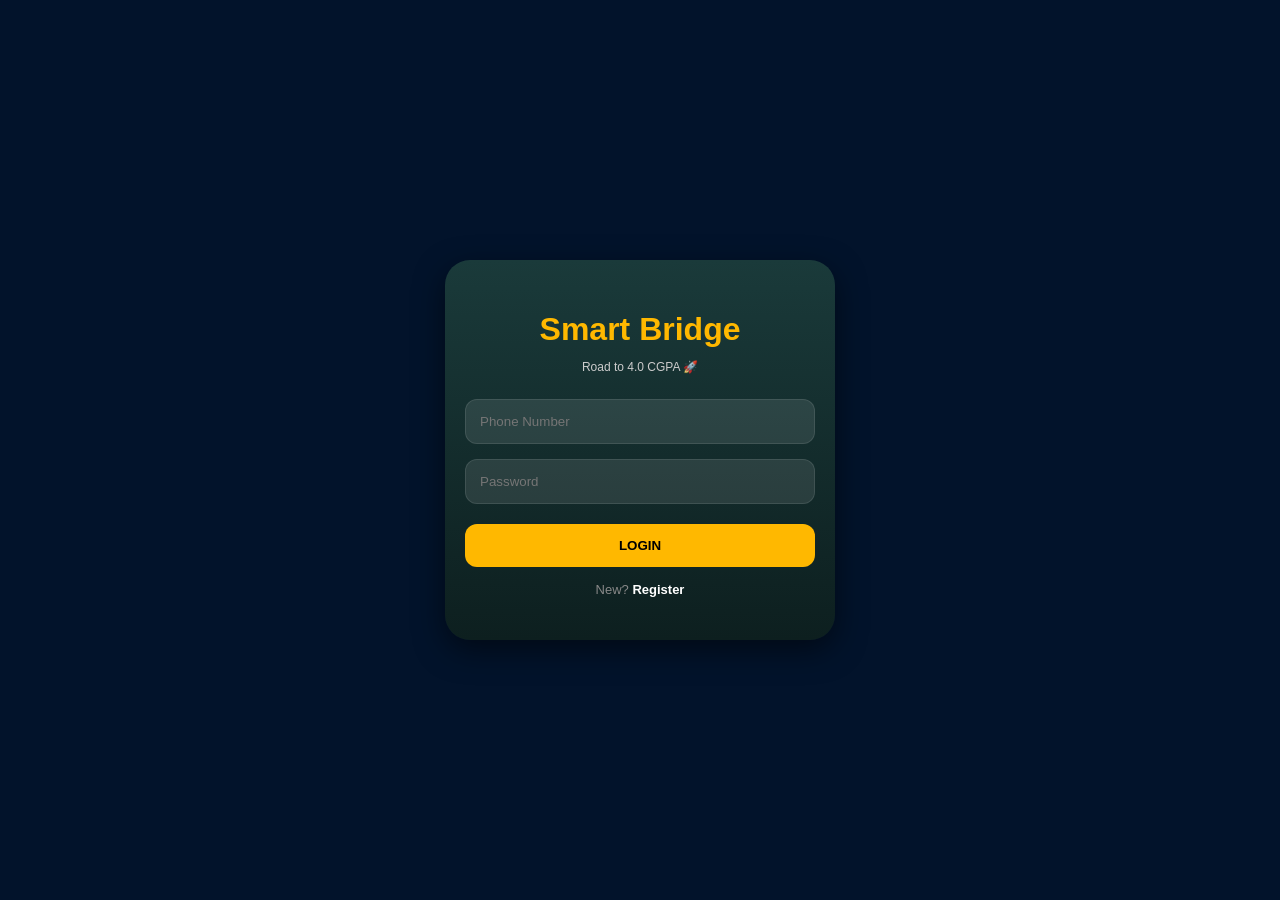
==== index.html @ 2d30a5b9 "Add introductory content for Philosophy chapter Added introductory chapter on philosophy and its fea" ====
<!DOCTYPE html>
<html lang="en">
<head>
    <meta charset="UTF-8">
    <meta name="viewport" content="width=device-width, initial-scale=1.0, maximum-scale=1.0, user-scalable=no">
    <title>Smart Bridge Academic</title>
    <script src="https://telegram.org/js/telegram-web-app.js"></script>
    <style>
        :root {
            --bg-color: #f0f2f5; 
            --primary-green: #1a3a3a;
            --accent-gold: #ffb800;
            --white: #ffffff;
            --text-main: #1a1a1a;
            --text-sub: #666;
            --card-radius: 16px;
        }

        body {
            font-family: 'Segoe UI', Roboto, Helvetica, Arial, sans-serif;
            background-color: var(--bg-color);
            margin: 0; padding: 0; color: var(--text-main);
            -webkit-tap-highlight-color: transparent;
            overflow-x: hidden;
        }

        /* --- Auth Overlay --- */
        .auth-overlay {
            position: fixed; top: 0; left: 0; width: 100vw; height: 100vh;
            background: #02132b; z-index: 9999; display: flex; justify-content: center; align-items: center;
        }
        .auth-card {
            background: linear-gradient(180deg, #1a3a3a 0%, #0d1f1f 100%);
            width: 85%; max-width: 350px; padding: 30px 20px; border-radius: 25px; text-align: center;
            box-shadow: 0 10px 30px rgba(0,0,0,0.5);
        }
        .auth-input {
            width: 100%; box-sizing: border-box; padding: 14px; margin-bottom: 15px;
            background: rgba(255,255,255,0.1); border: 1px solid rgba(255,255,255,0.1);
            border-radius: 12px; color: white; outline: none;
        }
        .auth-btn {
            width: 100%; padding: 14px; border: none; border-radius: 12px;
            background: var(--accent-gold); color: #000; font-weight: 800; cursor: pointer;
            text-transform: uppercase; margin-top: 5px;
        }

        /* --- Header Section --- */
        .header-section { 
            padding: 30px 20px 45px; 
            background: linear-gradient(135deg, var(--primary-green) 0%, #2c5d5d 100%);
            color: white; border-bottom-left-radius: 30px; border-bottom-right-radius: 30px;
        }
        .search-container { padding: 0 20px; margin-top: -25px; position: relative; z-index: 10; }
        .search-input {
            width: 100%; padding: 15px; border-radius: 15px; border: none;
            box-shadow: 0 4px 15px rgba(0,0,0,0.1); outline: none; box-sizing: border-box;
            font-size: 14px;
        }

        /* --- Course Cards --- */
        .course-list { padding: 20px; padding-bottom: 100px; }
        .course-card {
            background: var(--white); border-radius: var(--card-radius);
            padding: 18px; margin-bottom: 15px; display: flex; align-items: center;
            box-shadow: 0 4px 12px rgba(0,0,0,0.05); cursor: pointer;
            transition: transform 0.2s;
        }
        .course-card:active { transform: scale(0.98); }
        .course-icon-bg {
            width: 50px; height: 50px; background: #f0f7f7;
            border-radius: 12px; display: flex; align-items: center;
            justify-content: center; font-size: 24px; margin-right: 15px;
        }
        .course-info { flex: 1; }
        .course-name { font-size: 16px; font-weight: 700; color: var(--primary-green); margin: 0; }
        .course-meta { font-size: 12px; color: var(--text-sub); margin-top: 4px; }

        /* --- Tabs & Navigation --- */
        .view { display: none; min-height: 100vh; }
        .view.active { display: block; animation: fadeIn 0.3s; }
        @keyframes fadeIn { from { opacity: 0; } to { opacity: 1; } }

        .bottom-nav {
            position: fixed; bottom: 0; width: 100%; background: white;
            display: flex; justify-content: space-around; padding: 12px 0;
            box-shadow: 0 -5px 20px rgba(0,0,0,0.08); z-index: 1000;
        }
        .nav-item { text-align: center; font-size: 11px; color: #bbb; flex: 1; cursor: pointer; }
        .nav-item.active { color: var(--primary-green); font-weight: bold; }

        /* --- Note Reader View --- */
        .note-reader-content { padding: 20px; padding-bottom: 100px; }
        .note-block { background: white; border-radius: 15px; padding: 20px; margin-bottom: 15px; border-left: 5px solid var(--accent-gold); }
        .note-block h3 { color: var(--primary-green); margin-top: 0; font-size: 16px; margin-bottom: 10px; }
        .note-block p { line-height: 1.6; font-size: 14px; color: #444; margin: 0; }

        .lang-switch {
            display: flex; background: rgba(255,255,255,0.1); border-radius: 20px;
            padding: 4px; margin-top: 15px; width: fit-content;
        }
        .lang-btn {
            padding: 5px 12px; border-radius: 15px; font-size: 11px; cursor: pointer; border: none;
            background: transparent; color: white;
        }
        .lang-btn.active { background: var(--accent-gold); color: black; font-weight: bold; }

        .chapter-card { background: white; border-radius: 15px; margin: 15px 20px; padding: 15px; box-shadow: 0 2px 8px rgba(0,0,0,0.05); }
        .mode-container { display: grid; grid-template-columns: 1fr 1fr; gap: 10px; margin-top: 10px; }
        .mode-box { border: 1px solid #eee; border-radius: 10px; padding: 12px; text-align: center; font-size: 13px; font-weight: bold; cursor: pointer; background: #fafafa; }
    </style>
</head>
<body>

    <div id="auth-overlay" class="auth-overlay">
        <div class="auth-card">
            <h1 style="color:var(--accent-gold); margin-bottom: 5px;">Smart Bridge</h1>
            <p style="color: #ccc; font-size: 12px; margin-bottom: 25px;">Road to 4.0 CGPA 🚀</p>
            
            <div id="login-panel">
                <input type="tel" id="login-phone" class="auth-input" placeholder="Phone Number">
                <input type="password" id="login-pass" class="auth-input" placeholder="Password">
                <button class="auth-btn" onclick="handleLogin()">Login</button>
                <p style="color: #888; font-size: 13px; margin-top: 15px;" onclick="toggleAuth(true)">New? <b style="color:white">Register</b></p>
            </div>

            <div id="signup-panel" style="display: none;">
                <input type="text" id="reg-name" class="auth-input" placeholder="Full Name">
                <input type="tel" id="reg-phone" class="auth-input" placeholder="Phone Number">
                <input type="password" id="reg-pass" class="auth-input" placeholder="Create Password">
                <button class="auth-btn" onclick="handleSignup()">Create Account</button>
                <p style="color: #888; font-size: 13px; margin-top: 15px;" onclick="toggleAuth(false)">Already have one? <b style="color:white">Login</b></p>
            </div>
        </div>
    </div>

    <div id="library-view" class="view active">
        <div class="header-section">
            <h1 style="margin:0; font-size: 24px;">Course Library</h1>
            <p style="font-size: 12px; opacity: 0.8; margin-top: 5px;">Search through all 14 Freshman courses.</p>
        </div>
        <div class="search-container">
            <input type="text" id="course-search" class="search-input" placeholder="🔍 Search courses (e.g. Logic, Math...)" onkeyup="filterCourses()">
        </div>
        <div class="course-list" id="course-container"></div>
    </div>

    <div id="detail-view" class="view">
        <div class="header-section">
            <button onclick="navigate('library-view')" style="background:none; border:none; color:white; font-size: 18px; cursor:pointer;">← Back</button>
            <h1 id="selected-course-title" style="margin:10px 0 0; font-size: 22px;">Course Name</h1>
            <div class="lang-switch">
                <button id="btn-en" class="lang-btn active" onclick="setLanguage('en')">English</button>
                <button id="btn-am" class="lang-btn" onclick="setLanguage('am')">አማርኛ</button>
            </div>
        </div>
        <div id="chapters-container"></div>
    </div>

    <div id="note-view" class="view">
        <div class="header-section" style="padding-bottom: 25px;">
            <button onclick="navigate('detail-view')" style="background:none; border:none; color:white; font-size: 18px;">← Back</button>
            <h1 id="note-title" style="margin:5px 0 0; font-size: 19px;">Unit Notes</h1>
        </div>
        <div id="note-content" class="note-reader-content"></div>
    </div>

    <div id="profile-view" class="view">
        <div style="padding:60px 20px; text-align:center;">
            <div style="width:80px; height:80px; background:var(--primary-green); border-radius:50%; margin: 0 auto 15px; display:flex; align-items:center; justify-content:center; color:white; font-size:35px;">👤</div>
            <h2 id="user-display">Student Name</h2>
            <p id="user-phone-display" style="color: #666;"></p>
            <div style="margin-top:30px; padding:20px; background:white; border-radius:15px; text-align:left;">
                <p><b>University:</b> Bahir Dar University</p>
                <p><b>Target:</b> 4.0 CGPA</p>
            </div>
            <button class="auth-btn" style="background:#ff4d4d; color:white; margin-top:30px;" onclick="logout()">Logout</button>
        </div>
    </div>

    <nav class="bottom-nav">
        <div class="nav-item active" id="nav-lib" onclick="navigate('library-view')">📚 Courses</div>
        <div class="nav-item" id="nav-prof" onclick="navigate('profile-view')">👤 Profile</div>
    </nav>

    <script>
        // Database
        const courses = [
            { id: 1, name: "Logic", amName: "ሎጂክ", chapters: 4, icon: "📖", desc: "Master critical thinking." },
            { id: 2, name: "General Psychology", amName: "ሳይኮሎጂ", chapters: 4, icon: "🧠" },
            { id: 3, name: "Geography of Ethiopia", amName: "የኢትዮጵያ ጂኦግራፊ", chapters: 3, icon: "🌍" },
            { id: 4, name: "Anthropology", amName: "አንትሮፖሎጂ", chapters: 3, icon: "👤" },
            { id: 5, name: "Moral & Civic Education", amName: "ሲቪክስ", chapters: 3, icon: "⚖️" },
            { id: 6, name: "Math for Social Sciences", amName: "ሂሳብ", chapters: 3, icon: "📐" },
            { id: 7, name: "Communicative English II", amName: "እንግሊዝኛ II", chapters: 5, icon: "💬" },
            { id: 8, name: "Economics", amName: "ኢኮኖሚክስ", chapters: 6, icon: "📊" },
            { id: 9, name: "Global Trends", amName: "ግሎባል ትሬንድስ", chapters: 4, icon: "🌐" },
            { id: 10, name: "Entrepreneurship", amName: "ስራ ፈጠራ", chapters: 4, icon: "💡" },
            { id: 11, name: "History of Ethiopia", amName: "የኢትዮጵያ ታሪክ", chapters: 5, icon: "🏛️" },
            { id: 12, name: "Emerging Technology", amName: "ቴክኖሎጂ", chapters: 3, icon: "🚀" },
            { id: 13, name: "Communicative English I", amName: "እንግሊዝኛ I", chapters: 4, icon: "🗣️" },
            { id: 14, name: "Inclusiveness", amName: "አካታችነት", chapters: 3, icon: "🤝" }
        ];

        const logicNotes = [
             <h3>CHAPTER ONE: INTRODUCING PHILOSOPHY</h3>
            
            <h4>Chapter Overview</h4>
            <p>Logic is often treated simultaneously as a field of study and as an instrument.</p>
              <li>As a field of study, it is a branch of philosophy that deals with the study of arguments and the principles and methods of right reasoning.</li>
          <li>As an instrument, it is something, which we can use to formulate our own rational arguments and critically evaluate the soundness of others’ arguments.</li>
            <li>Before logic itself has become a field of study, philosophers have been using it as a basic tool to investigate issues that won their philosophical attention, such as, reality, knowledge, value, etc. Philosophy is the study of general and fundamental problems concerning matters such as existence, knowledge, truth, beauty, law, justice, validity, mind, and language.</li>
            <p>It is a rational and critical enterprise that tries to formulate and answer fundamental questions through an intensive application of reason- an application that draws on analysis, comparison, and evaluation. It involves reason, rational criticism, examination, and analysis.</p>

            <h4>Meaning and Nature of Philosophy</h4>
            <p>Because of its universal nature, it is difficult to define philosophy in terms of a specific subject matter. Because philosophy has no a specific subject matter to primarily deal with. Philosophy deals primarily with issues. What contents philosophy has are not the specific subject matters, but issues, which are universal in nature.</p>
            <p>Philosophy is not as elusive as it is often thought to be. Nor is it remote from our various problems. It is unanimously agreed that the best way to learn and understand philosophy is to philosophize; i.e., to be confronted (መጋፈጥ) with philosophical questions, to use philosophical language, to become acquainted (መተዋወቅ) with differing philosophical positions and maneuvers (ዘዴ), to read the philosophers themselves, and to grapple (መተናነቅ) with the issues for oneself.</p>
            <p>Socrates once stated that “Wonder is the feeling of a philosopher, and philosophy begins in wonder”. It is true that most of us may not have a clear knowledge about the history, nature, language, and issues of philosophy. But, we all think and reflect in our own way about issues that matter us most. We all have touched and moved by the feelings of wonder from which all philosophy derives. Thus, we all participate, more or less, in philosophical issues, even though thinking alone cannot make us philosophers.</p>
            <p>However, we can define it etymologically, the word ― philosophy comes from two Greek words:</p>
            <ul>
                <li><strong>Philo</strong> which mean love and</li>
                <li><strong>Sophia</strong> which mean wisdom.</li>
            </ul>
            <p>Thus, the literal definition of philosophy is “love of wisdom”.</p>
            <p>The ancient Greek thinker Pythagoras was the first to use the word philosopher to call a person who clearly shows a marked curiosity in the things he experiences. Anyone who raises questions, such as:</p>
            <ul>
                <li>Does God exists?</li>
                <li>What is reality?</li>
                <li>What is the ultimate source of being?</li>
                <li>What is knowledge?</li>
                <li>What does it mean to know?</li>
                <li>How do we come to know?</li>
                <li>What is value?</li>
            </ul>
            <p>Nevertheless, this is not sufficient by itself to understand philosophy, for not all wisdoms are philosophy. The wisdom that philosophers seek is not the wisdom of the expertise or technical skills of professionals. Someone may be encyclopedic, and thus seemingly intelligent, but he may actually be foolish when it comes to understanding the meaning and significance of what he knows.</p>
            <p>According to Socrates, wisdom consists of a critical habit መሰረታዊ ልማድ and eternal vigilance about all things ስለ ሁሉም ነገር ዘላለማዊ ንቃት and a reverence for truth ለእውነት አክብሮት, whatever its form, and wherever its place.</p>
            <p>Based on the Socratic understanding of wisdom, philosophy, as a pursuit of wisdom, is, thus, the development of critical habits, the continuous search for truth, and the questioning of the apparent. To interrogate the obvious means to deal creatively with the phenomenal world, to go beyond the common understanding, and to speculate about things that other people accept with no doubt.</p>
            <p>But, questioning/criticism is not the final end of philosophy, though raising the right question is often taken not only as the beginning and direction of philosophy but also as its essence. Raising the right question is an art that includes the ability to foresee (forecast) what is not readily obvious and to imagine different possibilities and alternatives of approaching the apparent. The philosophical enterprise, as Vincent Barry stated, is “an active imaginative process of formulating proper questions and resolving them by rigorous, persistent analysis”.</p>
            <p>Accordingly, we can say that Philosophy has a constructive side, for it attempts to formulate rationally defensible answers to certain fundamental questions concerning the nature of reality, the nature of value, and the nature of knowledge and truth. At the same time, its critical side is manifested when it deals with giving a rational critic, analysis, clarification, and evaluation of answers given to basic metaphysical, epistemological, and axiological questions.</p>
            <p>The other thing, which is worthy of noting, is that philosophy is an activity. It is not something that can be easily mastered or learned in schools. A philosopher is a great philosopher, not because he mastered philosophy, but because he did it. It is not his theory, but his extraordinary ability to critically think, to conceptualize, to analyze, to compare, to evaluate, and to understand- i.e., to philosophize- that makes him so. Of course, the product of philosophizing is philosophy as a product. However, what makes someone a great philosopher is not the produced philosophy, but his/her outstanding ability to philosophize.</p>

            <h4>Basic Features of Philosophy</h4>
            <p>As an academic discipline, philosophy has its own salient features that distinguishes it from other academic disciplines, be it natural, social and humanistic disciplines. The general features of philosophy can be summarized as follows:</p>
            <ul>
                <li>Philosophy is a set of views or beliefs about life and the universe, which are often held uncritically. We refer to this meaning as the informal sense of philosophy or having a philosophy. Usually when a person says my philosophy is, he or she is referring to an informal personal attitude to whatever topic is being discussed.</li>
                <li>Philosophy is a process of reflecting on and criticizing our most deeply held conceptions and beliefs. This is the formal sense of doing philosophy. These two senses of philosophy having and doing cannot be treated entirely independent of each other. If we did not have a philosophy in the formal, personal sense, then we could not do a philosophy in the critical, reflective sense. However, having a philosophy is not sufficient for doing philosophy.</li>
                <li>A genuine philosophical cannot be treated entirely independent of each other. It is open-minded and tolerant - willing to look at all sides of an issue without prejudice.</li>
                <li>To philosophize is not merely (only) to read and know philosophy; there are skills of argumentation to be mastered, techniques of analysis to be employed, and a body of material to be appropriated such that we become able to think philosophically.</li>
                <li>To philosophize also means to generalize. The accumulation of knowledge does not by itself lead to understanding, because it does not necessarily teach the mind to make a critical evaluation of facts that entail consistent and coherent judgment.</li>
                <li>Philosophers, theologians, scientists, and others disagree:
                    <ul>
                        <li>First because they view things from different points of view and with different assumptions. Their personal experiences, cultural backgrounds, and training may vary widely.</li>
                        <li>A second reason philosophers disagree is that they live in a changing universe. People change, society changes, and nature changes. Some people are responsive and sensitive to change.</li>
                        <li>A third reason philosophers disagree is that they deal with an area of human experience in which the evidence is not complete. Different people may interpret the evidence we do have in various ways.</li>
                    </ul>
                </li>
                <li>Philosophy is a rational attempt to look at the world as a whole. Philosophy seeks to combine the conclusions of the various sciences and human experience into some kind of consistent worldview. Philosophers wish to see life, not with the specialized slant of the scientist or the businessperson or the artist, but with the overall view of someone cognizant of life as a totality. Although there are difficulties and dangers in setting forth any worldview, there also are dangers in confining attention to fragments of human experience.</li>
                <li>Philosophy attempts to bring the results of human inquiry into some meaningful interpretation that provides knowledge and insight for our lives.</li>
                <li>Philosophy is the logical analysis of language and the clarification of the meaning of words and concepts.</li>
            </ul>
        </div>
        ];
        const GeographyNotes = [
               <h2 class="main-title">CHAPTER 1: INTRODUCTION</h2>
        
        <p><strong>Course Title:</strong> Geography of Ethiopia and the Horn (GeES_1011)<br>
        <strong>Target Group:</strong> Freshman Students<br>
        <strong>Instructor:</strong> Liku Mekonnen (Bahir Dar University)</p>

        <div class="section-title">1.1 Geography: Definition, Scope, Approaches and Themes</div>
        
        <span class="sub-section">Objectives:</span>
        <ul>
            <li>Comprehend the meaning and scope of Geography.</li>
            <li>Elucidate the importance of Geography.</li>
            <li>Analyze the Location, size and shape of Ethiopia and the Horn.</li>
            <li>Explain the implications of location, size and shape of Ethiopia and the Horn on the physical and socio-economic environment.</li>
            <li>Acquire basic map reading skills.</li>
        </ul>

        <span class="sub-section">Meaning of Geography:</span>
        <p>It is difficult to provide a single definition of geography that is acceptable to all geographers at all times and places. This is because the scope of the discipline is wide and the subject matter changes over time. However, some definitions are provided below:</p>
        <ul>
            <li>Etymologically, geography comes from the Greek words <span class="highlight">‘Geo’</span> (earth) and <span class="highlight">‘Graphia’</span> (writing or description). Therefore, geography is the description of the earth.</li>
            <li>Geography was first used by the Greek philosopher <strong>Eratosthenes</strong> (276-194 B.C).</li>
            <li>Geography is the scientific study of the earth's surface as the home of humankind.</li>
            <li>It is a discipline that studies the spatial distribution of both physical and human phenomena and their inter-relationships.</li>
        </ul>

        <span class="sub-section">Scope of Geography:</span>
        <p>The scope of Geography is the surface of the earth, which is the intersection of the four spheres:</p>
        <ol>
            <li><strong>Atmosphere:</strong> The thin layer of gases surrounding the earth.</li>
            <li><strong>Lithosphere:</strong> The solid, rocky part of the earth.</li>
            <li><strong>Hydrosphere:</strong> All the water on or near the earth's surface.</li>
            <li><strong>Biosphere:</strong> The part of the earth where life exists.</li>
        </ol>

        <span class="sub-section">Approaches in Geography:</span>
        <ul>
            <li><strong>Regional Approach:</strong> All geographical characteristics of a particular area (region) are studied together.</li>
            <li><strong>Systematic Approach:</strong> A specific geographical element or phenomenon (e.g., climate, soil, population) is studied globally.</li>
        </ul>

        <span class="sub-section">The Five Themes of Geography:</span>
        <p>Geography has five basic themes that help us understand the world:</p>
        <ul>
            <li><strong>1. Location:</strong> 
                <ul>
                    <li>Absolute Location: Expressed by Grid references (Latitude and Longitude).</li>
                    <li>Relative Location: Expressed in relation to other landmarks or countries.</li>
                </ul>
            </li>
            <li><strong>2. Place:</strong> Refers to the physical and human characteristics that make a location unique.</li>
            <li><strong>3. Human-Environment Interaction:</strong> Studies how humans adapt to, depend on, and modify their environment.</li>
            <li><strong>4. Movement:</strong> The flow of people, goods, and ideas across the earth's surface.</li>
            <li><strong>5. Region:</strong> An area that displays a certain degree of uniformity in physical or cultural traits.</li>
        </ul>

        <div class="section-title">1.2 Location, Shape and Size of Ethiopia and the Horn</div>
        
        <span class="sub-section">The Horn of Africa:</span>
        <p>The Horn of Africa is a region of eastern Africa that juts into the Arabian Sea. It includes the countries of <strong>Djibouti, Eritrea, Ethiopia, and Somalia</strong>. Ethiopia is the largest and most populous country in the region.</p>

        <span class="sub-section">Location of Ethiopia:</span>
        <ul>
            <li><strong>Absolute Location:</strong> Ethiopia is located between 3°N (Moyale) to 15°N (Bademe) latitudes and 33°E (Akobo) to 48°E (the tip of Ogaden) longitudes.</li>
            <li><strong>Relative Location:</strong>
                <ul>
                    <li>To the North: Eritrea</li>
                    <li>To the West: Sudan and South Sudan</li>
                    <li>To the South: Kenya</li>
                    <li>To the East and Southeast: Somalia</li>
                    <li>To the Northeast: Djibouti</li>
                </ul>
            </li>
        </ul>

        <span class="sub-section">Size of Ethiopia:</span>
        <p>Ethiopia has a total area of approximately <strong>1,106,000 square kilometers</strong>. It is the 10th largest country in Africa and the 25th largest in the world.</p>
        <p><strong>Advantages of Large Size:</strong></p>
        <ul>
            <li>Possession of diverse agro-ecological zones.</li>
            <li>Greater potential for diverse natural resources.</li>
            <li>Provides "strategic depth" during wartime.</li>
            <li>Ability to accommodate a large population.</li>
        </ul>
        <p><strong>Disadvantages:</strong> Requires huge investments in infrastructure (roads, telecom) to connect the entire country and is difficult to defend the long borders.</p>

        <span class="sub-section">Shape of Ethiopia:</span>
        <p>Ethiopia is said to have a <strong>Compact Shape</strong>. This means the distance from the geographic center of the country to any point on the boundary is roughly equal.</p>
        <ul>
            <li><strong>Advantages:</strong> Shorter boundaries to defend, easier to build infrastructure from the center, and better national integration.</li>
        </ul>

        <div class="section-title">1.3 Basic Skills of Map Reading</div>
        
        <span class="sub-section">What is a Map?</span>
        <p>A map is a simplified, symbolic, and conventional representation of the earth's surface or a part of it on a flat piece of paper. It is a two-dimensional representation of a three-dimensional earth.</p>

        <span class="sub-section">Importance of Maps:</span>
        <ul>
            <li>Providing geographic information and facts about an area.</li>
            <li>Making spatial analysis of geographical phenomena.</li>
            <li>Giving location using grids and place names.</li>
            <li>Measuring area, size, and distance.</li>
            <li>Used for land-use planning, military science, aviation, and tourism.</li>
        </ul>

        <span class="sub-section">Marginal Information (Elements of a Map):</span>
        <p>These are details found around the frame of the map to help the reader:</p>
        <ol>
            <li><strong>Title:</strong> Tells the name of the area and what the map shows.</li>
            <li><strong>Key (Legend):</strong> Explains the symbols, signs, and colors used.</li>
            <li><strong>Scale:</strong> The ratio between the distance on the map and the actual distance on the ground.</li>
            <li><strong>North Arrow:</strong> Indicates the orientation and direction.</li>
            <li><strong>Margin:</strong> The border or frame of the map.</li>
            <li><strong>Date of Compilation:</strong> When the map was created or updated.</li>
        </ol>

        <span class="sub-section">Basic Principles of Map Reading:</span>
        <ul>
            <li>Understand conventional signs and symbols.</li>
            <li>Identify directions and determine the North arrow.</li>
            <li>Identify international and national grids for location.</li>
        </ul>
    </div>
        ];
        let currentLang = 'en';

        // --- AUTH ---
        function toggleAuth(isSignup) {
            document.getElementById('login-panel').style.display = isSignup ? 'none' : 'block';
            document.getElementById('signup-panel').style.display = isSignup ? 'block' : 'none';
        }

        function handleSignup() {
            const name = document.getElementById('reg-name').value;
            const phone = document.getElementById('reg-phone').value;
            const pass = document.getElementById('reg-pass').value;
            if(!name || !phone || !pass) return alert("Fill all fields");
            localStorage.setItem('user_' + phone, JSON.stringify({name, phone, pass}));
            alert("Success! Now Login.");
            toggleAuth(false);
        }

        function handleLogin() {
            const phone = document.getElementById('login-phone').value;
            const pass = document.getElementById('login-pass').value;
            const user = JSON.parse(localStorage.getItem('user_' + phone));
            if(user && user.pass === pass) {
                localStorage.setItem('currentUser', JSON.stringify(user));
                updateUI();
            } else { alert("Wrong info!"); }
        }

        function logout() { localStorage.removeItem('currentUser'); location.reload(); }

        // --- CORE FUNCTIONS ---
        function navigate(viewId) {
            document.querySelectorAll('.view').forEach(v => v.classList.remove('active'));
            document.getElementById(viewId).classList.add('active');
            document.getElementById('nav-lib').classList.toggle('active', viewId === 'library-view');
            document.getElementById('nav-prof').classList.toggle('active', viewId === 'profile-view');
        }

        function renderCourses(list) {
            const container = document.getElementById('course-container');
            container.innerHTML = list.map(c => `
                <div class="course-card" onclick="showCourse(${c.id})">
                    <div class="course-icon-bg">${c.icon}</div>
                    <div class="course-info">
                        <div class="course-name">${currentLang === 'en' ? c.name : c.amName}</div>
                        <div class="course-meta">${c.chapters} Chapters • Power Notes</div>
                    </div>
                </div>
            `).join('');
        }

        function filterCourses() {
            const query = document.getElementById('course-search').value.toLowerCase();
            const filtered = courses.filter(c => 
                c.name.toLowerCase().includes(query) || 
                c.amName.toLowerCase().includes(query)
            );
            renderCourses(filtered);
        }

        function showCourse(id) {
            const course = courses.find(c => c.id === id);
            const title = document.getElementById('selected-course-title');
            title.innerText = currentLang === 'en' ? course.name : course.amName;
            title.dataset.id = id;

            let html = '';
            for(let i=1; i<=course.chapters; i++) {
                const noteFn = (id === 1 && i === 1) ? `openNotes()` : `alert('Notes coming soon')`;
                html += `
                    <div class="chapter-card">
                        <div style="font-weight:bold; color:var(--primary-green)">Chapter ${i}</div>
                        <div class="mode-container">
                            <div class="mode-box" onclick="${noteFn}">⚡ Read Notes</div>
                            <div class="mode-box" onclick="alert('Quiz coming soon')">❓ Take Quiz</div>
                        </div>
                    </div>
                `;
            }
            document.getElementById('chapters-container').innerHTML = html;
            navigate('detail-view');
        }

        function openNotes() {
            document.getElementById('note-title').innerText = "Logic: Unit 1 Notes";
            document.getElementById('note-content').innerHTML = logicNotes.map(n => `
                <div class="note-block">
                    <h3>${n.heading}</h3>
                    <p>${n.text}</p>
                </div>
            `).join('');
            navigate('note-view');
        }

        function setLanguage(l) {
            currentLang = l;
            document.getElementById('btn-en').classList.toggle('active', l === 'en');
            document.getElementById('btn-am').classList.toggle('active', l === 'am');
            const id = document.getElementById('selected-course-title').dataset.id;
            if(id) showCourse(parseInt(id));
            renderCourses(courses);
        }

        function updateUI() {
            const user = JSON.parse(localStorage.getItem('currentUser'));
            if(user) {
                document.getElementById('user-display').innerText = user.name;
                document.getElementById('user-phone-display').innerText = user.phone;
                document.getElementById('auth-overlay').style.display = 'none';
            }
        }

        // --- SERVICE WORKER FOR OFFLINE ---
        if ('serviceWorker' in navigator) {
            window.addEventListener('load', () => {
                navigator.serviceWorker.register('sw.js').catch(() => {});
            });
        }

        renderCourses(courses);
        updateUI();
    </script>
</body>
</html>
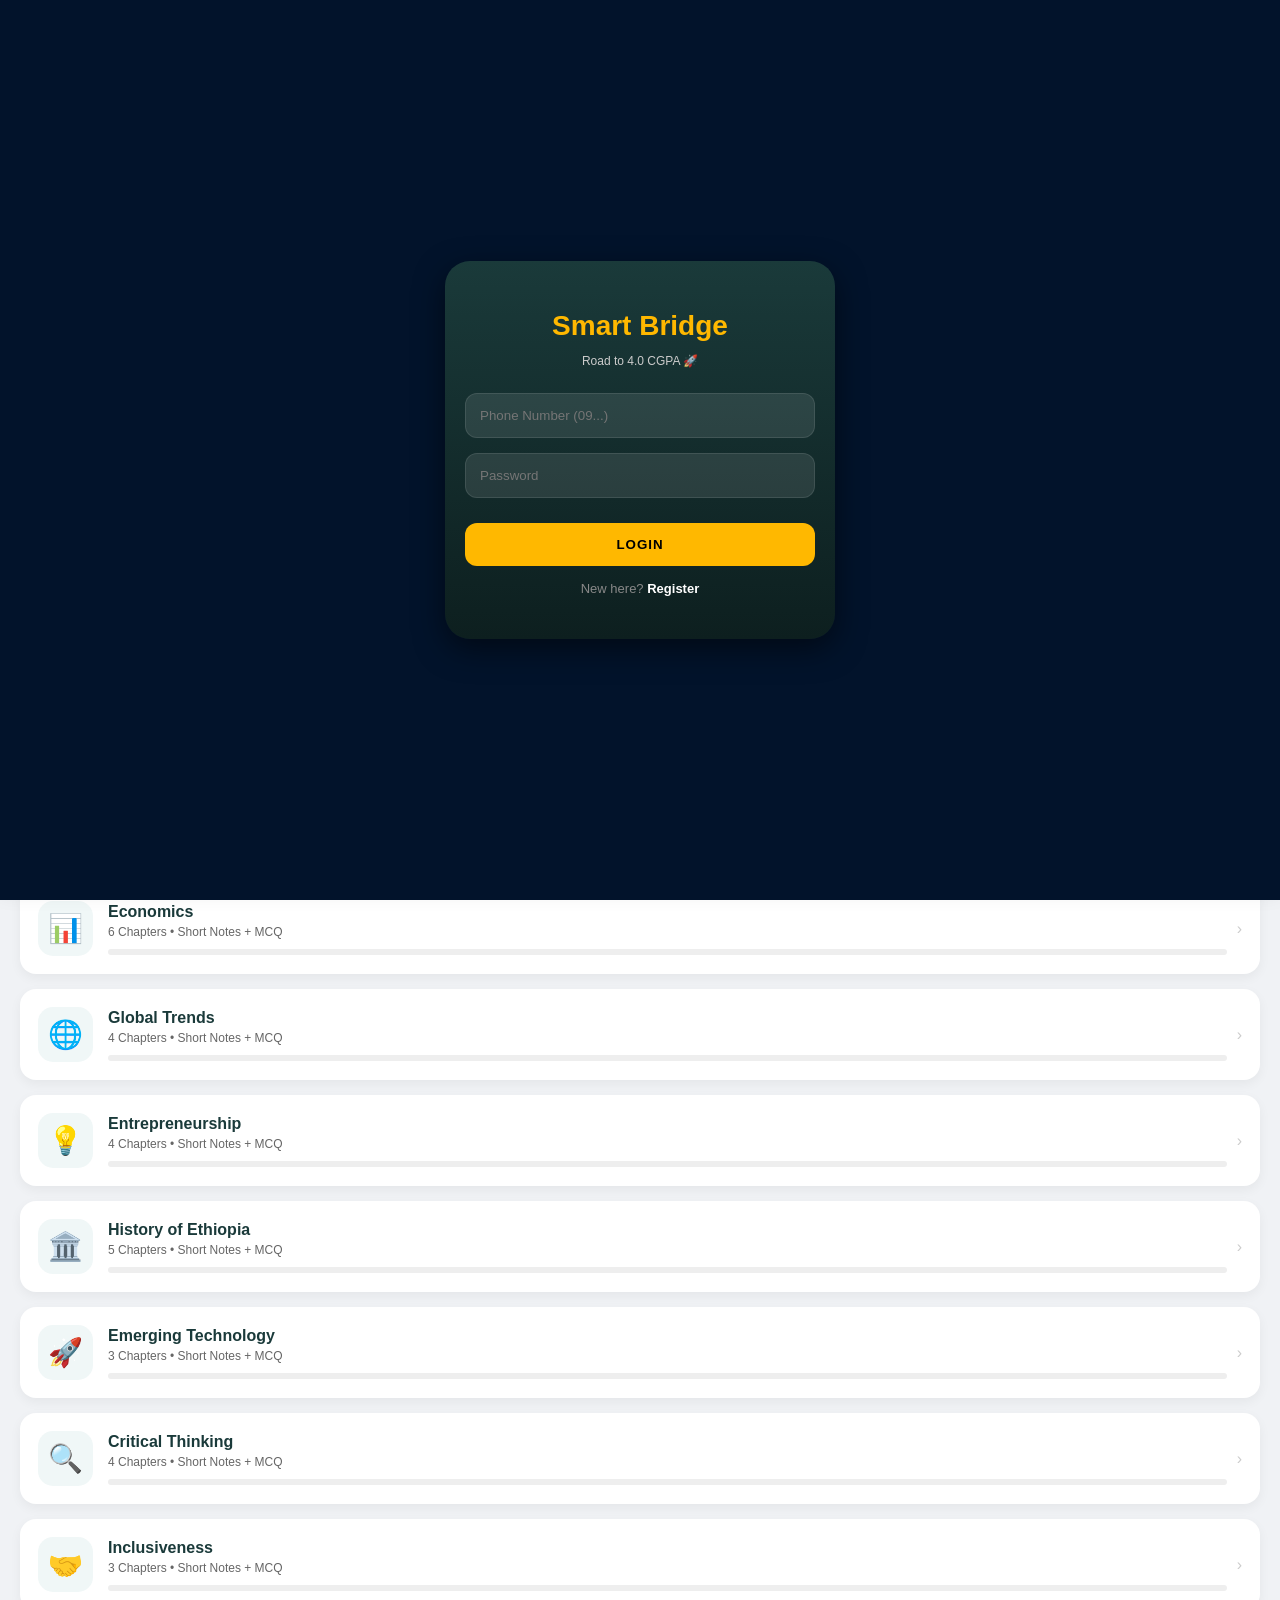
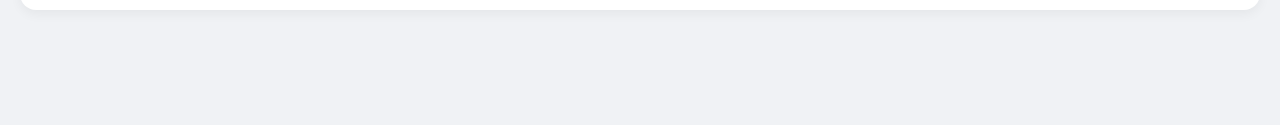
==== commit 33ddf26a: "Add files via upload" ====
--- a/index.html
+++ b/index.html
@@ -3,17 +3,18 @@
 <head>
     <meta charset="UTF-8">
     <meta name="viewport" content="width=device-width, initial-scale=1.0, maximum-scale=1.0, user-scalable=no">
-    <title>Smart Bridge Academic</title>
+    <title>Smart Bridge Academic | 4.0 CGPA</title>
     <script src="https://telegram.org/js/telegram-web-app.js"></script>
     <style>
         :root {
             --bg-color: #f0f2f5; 
             --primary-green: #1a3a3a;
-            --accent-gold: #ffb800;
+            --accent-gold: #ffb800; /* For 4.0 GPA Motivation */
             --white: #ffffff;
             --text-main: #1a1a1a;
             --text-sub: #666;
             --card-radius: 16px;
+            --accent-blue: #007bff;
         }
 
         body {
@@ -21,492 +22,321 @@
             background-color: var(--bg-color);
             margin: 0; padding: 0; color: var(--text-main);
             -webkit-tap-highlight-color: transparent;
-            overflow-x: hidden;
-        }
-
-        /* --- Auth Overlay --- */
+        }
+
+        /* --- Auth Styles (Unchanged but refined) --- */
         .auth-overlay {
             position: fixed; top: 0; left: 0; width: 100vw; height: 100vh;
             background: #02132b; z-index: 9999; display: flex; justify-content: center; align-items: center;
         }
         .auth-card {
             background: linear-gradient(180deg, #1a3a3a 0%, #0d1f1f 100%);
-            width: 85%; max-width: 350px; padding: 30px 20px; border-radius: 25px; text-align: center;
-            box-shadow: 0 10px 30px rgba(0,0,0,0.5);
+            width: 85%; max-width: 350px; padding: 30px 20px; border-radius: 25px; position: relative;
+            box-shadow: 0 10px 30px rgba(0,0,0,0.5); text-align: center;
         }
         .auth-input {
             width: 100%; box-sizing: border-box; padding: 14px; margin-bottom: 15px;
             background: rgba(255,255,255,0.1); border: 1px solid rgba(255,255,255,0.1);
-            border-radius: 12px; color: white; outline: none;
-        }
+            border-radius: 12px; color: white; outline: none; transition: 0.3s;
+        }
+        .auth-input:focus { border-color: var(--accent-gold); }
+        
         .auth-btn {
             width: 100%; padding: 14px; border: none; border-radius: 12px;
             background: var(--accent-gold); color: #000; font-weight: 800; cursor: pointer;
-            text-transform: uppercase; margin-top: 5px;
-        }
-
-        /* --- Header Section --- */
+            margin-top: 10px; text-transform: uppercase; letter-spacing: 1px;
+        }
+
+        /* --- Course Library UI --- */
         .header-section { 
-            padding: 30px 20px 45px; 
+            padding: 30px 20px; 
             background: linear-gradient(135deg, var(--primary-green) 0%, #2c5d5d 100%);
-            color: white; border-bottom-left-radius: 30px; border-bottom-right-radius: 30px;
-        }
-        .search-container { padding: 0 20px; margin-top: -25px; position: relative; z-index: 10; }
-        .search-input {
-            width: 100%; padding: 15px; border-radius: 15px; border: none;
-            box-shadow: 0 4px 15px rgba(0,0,0,0.1); outline: none; box-sizing: border-box;
-            font-size: 14px;
-        }
-
-        /* --- Course Cards --- */
+            color: white;
+            border-bottom-left-radius: 30px;
+            border-bottom-right-radius: 30px;
+        }
+        .library-title { font-size: 24px; font-weight: 800; margin: 0; }
+        .library-subtitle { font-size: 13px; opacity: 0.8; margin-top: 5px; }
+
+        /* Progress Bar Style */
+        .progress-container {
+            width: 100%; height: 6px; background: #eee; border-radius: 10px; margin-top: 10px; overflow: hidden;
+        }
+        .progress-fill { height: 100%; background: var(--accent-gold); width: 0%; transition: width 0.5s; }
+
         .course-list { padding: 20px; padding-bottom: 100px; }
         .course-card {
             background: var(--white); border-radius: var(--card-radius);
             padding: 18px; margin-bottom: 15px; display: flex; align-items: center;
             box-shadow: 0 4px 12px rgba(0,0,0,0.05); cursor: pointer;
-            transition: transform 0.2s;
-        }
-        .course-card:active { transform: scale(0.98); }
+            position: relative;
+        }
         .course-icon-bg {
-            width: 50px; height: 50px; background: #f0f7f7;
-            border-radius: 12px; display: flex; align-items: center;
-            justify-content: center; font-size: 24px; margin-right: 15px;
-        }
-        .course-info { flex: 1; }
+            width: 55px; height: 55px; background: #f0f7f7;
+            border-radius: 15px; display: flex; align-items: center;
+            justify-content: center; font-size: 28px; margin-right: 15px;
+        }
+        .course-info { flex-grow: 1; }
         .course-name { font-size: 16px; font-weight: 700; color: var(--primary-green); margin: 0; }
         .course-meta { font-size: 12px; color: var(--text-sub); margin-top: 4px; }
 
-        /* --- Tabs & Navigation --- */
-        .view { display: none; min-height: 100vh; }
-        .view.active { display: block; animation: fadeIn 0.3s; }
-        @keyframes fadeIn { from { opacity: 0; } to { opacity: 1; } }
-
-        .bottom-nav {
-            position: fixed; bottom: 0; width: 100%; background: white;
-            display: flex; justify-content: space-around; padding: 12px 0;
-            box-shadow: 0 -5px 20px rgba(0,0,0,0.08); z-index: 1000;
-        }
-        .nav-item { text-align: center; font-size: 11px; color: #bbb; flex: 1; cursor: pointer; }
-        .nav-item.active { color: var(--primary-green); font-weight: bold; }
-
-        /* --- Note Reader View --- */
-        .note-reader-content { padding: 20px; padding-bottom: 100px; }
-        .note-block { background: white; border-radius: 15px; padding: 20px; margin-bottom: 15px; border-left: 5px solid var(--accent-gold); }
-        .note-block h3 { color: var(--primary-green); margin-top: 0; font-size: 16px; margin-bottom: 10px; }
-        .note-block p { line-height: 1.6; font-size: 14px; color: #444; margin: 0; }
-
+        /* --- Language Toggle --- */
         .lang-switch {
             display: flex; background: rgba(255,255,255,0.1); border-radius: 20px;
             padding: 4px; margin-top: 15px; width: fit-content;
         }
         .lang-btn {
-            padding: 5px 12px; border-radius: 15px; font-size: 11px; cursor: pointer; border: none;
+            padding: 5px 15px; border-radius: 15px; font-size: 12px; cursor: pointer; border: none;
             background: transparent; color: white;
         }
         .lang-btn.active { background: var(--accent-gold); color: black; font-weight: bold; }
 
-        .chapter-card { background: white; border-radius: 15px; margin: 15px 20px; padding: 15px; box-shadow: 0 2px 8px rgba(0,0,0,0.05); }
-        .mode-container { display: grid; grid-template-columns: 1fr 1fr; gap: 10px; margin-top: 10px; }
-        .mode-box { border: 1px solid #eee; border-radius: 10px; padding: 12px; text-align: center; font-size: 13px; font-weight: bold; cursor: pointer; background: #fafafa; }
+        /* --- Chapter Detail UI --- */
+        .chapter-card {
+            background: white; border-radius: var(--card-radius);
+            margin: 15px 20px; padding: 20px; box-shadow: 0 4px 15px rgba(0,0,0,0.05);
+        }
+        .chapter-title { font-size: 15px; font-weight: 700; margin-bottom: 12px; color: var(--primary-green); }
+        .mode-container { display: grid; grid-template-columns: 1fr 1fr; gap: 10px; }
+        .mode-box {
+            border: 1px solid #f0f0f0; border-radius: 12px; padding: 12px;
+            text-align: center; cursor: pointer; background: #fdfdfd;
+        }
+        .mode-box:active { background: #f0f7f7; }
+        .mode-label { font-size: 13px; font-weight: 700; display: block; }
+        .mode-count { font-size: 10px; color: #888; margin-top: 4px; }
+
+        /* --- Bottom Nav --- */
+        .bottom-nav {
+            position: fixed; bottom: 0; width: 100%; background: white;
+            display: flex; justify-content: space-around; padding: 10px 0;
+            box-shadow: 0 -5px 20px rgba(0,0,0,0.08); z-index: 100;
+        }
+        .nav-item { text-align: center; font-size: 10px; color: #bbb; cursor: pointer; flex: 1; }
+        .nav-item.active { color: var(--primary-green); font-weight: bold; }
+        .nav-icon { font-size: 20px; margin-bottom: 2px; }
+
+        .view { display: none; min-height: 100vh; }
+        .view.active { display: block; animation: slideUp 0.3s ease-out; }
+        @keyframes slideUp { from { transform: translateY(20px); opacity: 0; } to { transform: translateY(0); opacity: 1; } }
     </style>
 </head>
 <body>
 
     <div id="auth-overlay" class="auth-overlay">
         <div class="auth-card">
-            <h1 style="color:var(--accent-gold); margin-bottom: 5px;">Smart Bridge</h1>
+            <h1 style="color:var(--accent-gold); font-size: 28px; margin-bottom: 5px;">Smart Bridge</h1>
             <p style="color: #ccc; font-size: 12px; margin-bottom: 25px;">Road to 4.0 CGPA 🚀</p>
             
             <div id="login-panel">
-                <input type="tel" id="login-phone" class="auth-input" placeholder="Phone Number">
+                <input type="tel" id="login-phone" class="auth-input" placeholder="Phone Number (09...)">
                 <input type="password" id="login-pass" class="auth-input" placeholder="Password">
-                <button class="auth-btn" onclick="handleLogin()">Login</button>
-                <p style="color: #888; font-size: 13px; margin-top: 15px;" onclick="toggleAuth(true)">New? <b style="color:white">Register</b></p>
+                <button class="auth-btn" onclick="performLogin()">Login</button>
+                <p style="color: #888; font-size: 13px; margin-top: 15px;" onclick="toggleAuth(true)">New here? <b style="color:white">Register</b></p>
             </div>
 
             <div id="signup-panel" style="display: none;">
                 <input type="text" id="reg-name" class="auth-input" placeholder="Full Name">
                 <input type="tel" id="reg-phone" class="auth-input" placeholder="Phone Number">
-                <input type="password" id="reg-pass" class="auth-input" placeholder="Create Password">
-                <button class="auth-btn" onclick="handleSignup()">Create Account</button>
-                <p style="color: #888; font-size: 13px; margin-top: 15px;" onclick="toggleAuth(false)">Already have one? <b style="color:white">Login</b></p>
+                <input type="password" id="reg-pass" class="auth-input" placeholder="Password">
+                <button class="auth-btn" onclick="performSignup()">Create Account</button>
+                <p style="color: #888; font-size: 13px; margin-top: 15px;" onclick="toggleAuth(false)">Have account? <b style="color:white">Login</b></p>
             </div>
         </div>
     </div>
 
     <div id="library-view" class="view active">
         <div class="header-section">
-            <h1 style="margin:0; font-size: 24px;">Course Library</h1>
-            <p style="font-size: 12px; opacity: 0.8; margin-top: 5px;">Search through all 14 Freshman courses.</p>
-        </div>
-        <div class="search-container">
-            <input type="text" id="course-search" class="search-input" placeholder="🔍 Search courses (e.g. Logic, Math...)" onkeyup="filterCourses()">
+            <div style="display: flex; justify-content: space-between; align-items: center;">
+                <h1 class="library-title">Course Library</h1>
+                <span id="gpa-badge" style="background:var(--accent-gold); color:black; padding:4px 10px; border-radius:10px; font-weight:bold; font-size:12px;">Goal: 4.0</span>
+            </div>
+            <p class="library-subtitle">Bilingual materials for Freshman Social Science.</p>
         </div>
         <div class="course-list" id="course-container"></div>
     </div>
 
     <div id="detail-view" class="view">
         <div class="header-section">
-            <button onclick="navigate('library-view')" style="background:none; border:none; color:white; font-size: 18px; cursor:pointer;">← Back</button>
-            <h1 id="selected-course-title" style="margin:10px 0 0; font-size: 22px;">Course Name</h1>
+            <button onclick="navigate('library-view')" style="background:none; border:none; color:white; font-size:18px; cursor:pointer; padding:0; margin-bottom:10px;">← Back</button>
+            <h1 id="selected-course-title" style="margin:0; font-size: 22px;">Course</h1>
+            
             <div class="lang-switch">
-                <button id="btn-en" class="lang-btn active" onclick="setLanguage('en')">English</button>
-                <button id="btn-am" class="lang-btn" onclick="setLanguage('am')">አማርኛ</button>
+                <button id="btn-en" class="lang-btn active" onclick="setLanguage('en')">English 🇬🇧</button>
+                <button id="btn-am" class="lang-btn" onclick="setLanguage('am')">አማርኛ 🇪🇹</button>
             </div>
         </div>
         <div id="chapters-container"></div>
     </div>
 
-    <div id="note-view" class="view">
-        <div class="header-section" style="padding-bottom: 25px;">
-            <button onclick="navigate('detail-view')" style="background:none; border:none; color:white; font-size: 18px;">← Back</button>
-            <h1 id="note-title" style="margin:5px 0 0; font-size: 19px;">Unit Notes</h1>
-        </div>
-        <div id="note-content" class="note-reader-content"></div>
+    <div id="profile-view" class="view">
+        <div style="padding:40px 20px; text-align:center;">
+            <div style="width:80px; height:80px; background:var(--primary-green); border-radius:50%; margin: 0 auto 15px; display:flex; align-items:center; justify-content:center; color:white; font-size:35px;">👤</div>
+            <h2 id="user-display" style="margin-bottom:5px;">Student Name</h2>
+            <p id="user-phone-display" style="color: #666; margin-top:0;"></p>
+            
+            <div style="display:grid; grid-template-columns: 1fr 1fr; gap:15px; margin:25px 0;">
+                <div style="background:white; padding:15px; border-radius:15px; box-shadow:0 2px 10px rgba(0,0,0,0.05);">
+                    <div style="font-size:20px; font-weight:bold; color:var(--primary-green);">0</div>
+                    <div style="font-size:11px; color:#888;">Quizzes Taken</div>
+                </div>
+                <div style="background:white; padding:15px; border-radius:15px; box-shadow:0 2px 10px rgba(0,0,0,0.05);">
+                    <div style="font-size:20px; font-weight:bold; color:var(--accent-gold);">0%</div>
+                    <div style="font-size:11px; color:#888;">Avg. Score</div>
+                </div>
+            </div>
+
+            <button class="auth-btn" style="background:#ff4d4d; color:white;" onclick="performLogout()">Logout Account</button>
+        </div>
     </div>
 
-    <div id="profile-view" class="view">
-        <div style="padding:60px 20px; text-align:center;">
-            <div style="width:80px; height:80px; background:var(--primary-green); border-radius:50%; margin: 0 auto 15px; display:flex; align-items:center; justify-content:center; color:white; font-size:35px;">👤</div>
-            <h2 id="user-display">Student Name</h2>
-            <p id="user-phone-display" style="color: #666;"></p>
-            <div style="margin-top:30px; padding:20px; background:white; border-radius:15px; text-align:left;">
-                <p><b>University:</b> Bahir Dar University</p>
-                <p><b>Target:</b> 4.0 CGPA</p>
-            </div>
-            <button class="auth-btn" style="background:#ff4d4d; color:white; margin-top:30px;" onclick="logout()">Logout</button>
-        </div>
-    </div>
-
     <nav class="bottom-nav">
-        <div class="nav-item active" id="nav-lib" onclick="navigate('library-view')">📚 Courses</div>
-        <div class="nav-item" id="nav-prof" onclick="navigate('profile-view')">👤 Profile</div>
+        <div class="nav-item active" onclick="navigate('library-view')">
+            <div class="nav-icon">📚</div>
+            Courses
+        </div>
+        <div class="nav-item" onclick="navigate('profile-view')">
+            <div class="nav-icon">👤</div>
+            Profile
+        </div>
     </nav>
 
     <script>
-        // Database
+        // Extended Course Data with Bilingual Support
         const courses = [
-            { id: 1, name: "Logic", amName: "ሎጂክ", chapters: 4, icon: "📖", desc: "Master critical thinking." },
-            { id: 2, name: "General Psychology", amName: "ሳይኮሎጂ", chapters: 4, icon: "🧠" },
-            { id: 3, name: "Geography of Ethiopia", amName: "የኢትዮጵያ ጂኦግራፊ", chapters: 3, icon: "🌍" },
-            { id: 4, name: "Anthropology", amName: "አንትሮፖሎጂ", chapters: 3, icon: "👤" },
-            { id: 5, name: "Moral & Civic Education", amName: "ሲቪክስ", chapters: 3, icon: "⚖️" },
-            { id: 6, name: "Math for Social Sciences", amName: "ሂሳብ", chapters: 3, icon: "📐" },
-            { id: 7, name: "Communicative English II", amName: "እንግሊዝኛ II", chapters: 5, icon: "💬" },
-            { id: 8, name: "Economics", amName: "ኢኮኖሚክስ", chapters: 6, icon: "📊" },
-            { id: 9, name: "Global Trends", amName: "ግሎባል ትሬንድስ", chapters: 4, icon: "🌐" },
-            { id: 10, name: "Entrepreneurship", amName: "ስራ ፈጠራ", chapters: 4, icon: "💡" },
-            { id: 11, name: "History of Ethiopia", amName: "የኢትዮጵያ ታሪክ", chapters: 5, icon: "🏛️" },
-            { id: 12, name: "Emerging Technology", amName: "ቴክኖሎጂ", chapters: 3, icon: "🚀" },
-            { id: 13, name: "Communicative English I", amName: "እንግሊዝኛ I", chapters: 4, icon: "🗣️" },
-            { id: 14, name: "Inclusiveness", amName: "አካታችነት", chapters: 3, icon: "🤝" }
+            { id: 1, name: "Logic", chapters: 4, qs: 4, icon: "📖", desc: "Master critical thinking and formal reasoning." },
+            { id: 2, name: "General Psychology", chapters: 4, qs: 1, icon: "🧠", desc: "Understanding human behavior and mind." },
+            { id: 3, name: "Geography of Ethiopia", chapters: 3, qs: 1, icon: "🌍", desc: "Explore the Horn of Africa's landscape." },
+            { id: 4, name: "Anthropology", chapters: 3, qs: 0, icon: "👤", desc: "Study of human societies and cultures." },
+            { id: 5, name: "Moral & Civic Education", chapters: 3, qs: 1, icon: "⚖️", desc: "Ethics and citizenship in Ethiopia." },
+            { id: 6, name: "Math for Social Sciences", chapters: 3, qs: 0, icon: "📐", desc: "Applied mathematics for economics." },
+            { id: 7, name: "Communicative English II", chapters: 5, qs: 2, icon: "💬", desc: "Advanced language and writing skills." },
+            { id: 8, name: "Economics", chapters: 6, qs: 5, icon: "📊", desc: "Principles of micro and macro economics." },
+            { id: 9, name: "Global Trends", chapters: 4, qs: 1, icon: "🌐", desc: "Understanding international relations." },
+            { id: 10, name: "Entrepreneurship", chapters: 4, qs: 2, icon: "💡", desc: "Developing business and innovation skills." },
+            { id: 11, name: "History of Ethiopia", chapters: 5, qs: 3, icon: "🏛️", desc: "Chronicles of the Horn of Africa." },
+            { id: 12, name: "Emerging Technology", chapters: 3, qs: 4, icon: "🚀", desc: "AI, IoT, and future tech trends." },
+            { id: 13, name: "Critical Thinking", chapters: 4, qs: 2, icon: "🔍", desc: "Analyzing arguments and fallacies." },
+            { id: 14, name: "Inclusiveness", chapters: 3, qs: 1, icon: "🤝", desc: "Special needs and inclusive society." }
         ];
 
-        const logicNotes = [
-             <h3>CHAPTER ONE: INTRODUCING PHILOSOPHY</h3>
-            
-            <h4>Chapter Overview</h4>
-            <p>Logic is often treated simultaneously as a field of study and as an instrument.</p>
-              <li>As a field of study, it is a branch of philosophy that deals with the study of arguments and the principles and methods of right reasoning.</li>
-          <li>As an instrument, it is something, which we can use to formulate our own rational arguments and critically evaluate the soundness of others’ arguments.</li>
-            <li>Before logic itself has become a field of study, philosophers have been using it as a basic tool to investigate issues that won their philosophical attention, such as, reality, knowledge, value, etc. Philosophy is the study of general and fundamental problems concerning matters such as existence, knowledge, truth, beauty, law, justice, validity, mind, and language.</li>
-            <p>It is a rational and critical enterprise that tries to formulate and answer fundamental questions through an intensive application of reason- an application that draws on analysis, comparison, and evaluation. It involves reason, rational criticism, examination, and analysis.</p>
-
-            <h4>Meaning and Nature of Philosophy</h4>
-            <p>Because of its universal nature, it is difficult to define philosophy in terms of a specific subject matter. Because philosophy has no a specific subject matter to primarily deal with. Philosophy deals primarily with issues. What contents philosophy has are not the specific subject matters, but issues, which are universal in nature.</p>
-            <p>Philosophy is not as elusive as it is often thought to be. Nor is it remote from our various problems. It is unanimously agreed that the best way to learn and understand philosophy is to philosophize; i.e., to be confronted (መጋፈጥ) with philosophical questions, to use philosophical language, to become acquainted (መተዋወቅ) with differing philosophical positions and maneuvers (ዘዴ), to read the philosophers themselves, and to grapple (መተናነቅ) with the issues for oneself.</p>
-            <p>Socrates once stated that “Wonder is the feeling of a philosopher, and philosophy begins in wonder”. It is true that most of us may not have a clear knowledge about the history, nature, language, and issues of philosophy. But, we all think and reflect in our own way about issues that matter us most. We all have touched and moved by the feelings of wonder from which all philosophy derives. Thus, we all participate, more or less, in philosophical issues, even though thinking alone cannot make us philosophers.</p>
-            <p>However, we can define it etymologically, the word ― philosophy comes from two Greek words:</p>
-            <ul>
-                <li><strong>Philo</strong> which mean love and</li>
-                <li><strong>Sophia</strong> which mean wisdom.</li>
-            </ul>
-            <p>Thus, the literal definition of philosophy is “love of wisdom”.</p>
-            <p>The ancient Greek thinker Pythagoras was the first to use the word philosopher to call a person who clearly shows a marked curiosity in the things he experiences. Anyone who raises questions, such as:</p>
-            <ul>
-                <li>Does God exists?</li>
-                <li>What is reality?</li>
-                <li>What is the ultimate source of being?</li>
-                <li>What is knowledge?</li>
-                <li>What does it mean to know?</li>
-                <li>How do we come to know?</li>
-                <li>What is value?</li>
-            </ul>
-            <p>Nevertheless, this is not sufficient by itself to understand philosophy, for not all wisdoms are philosophy. The wisdom that philosophers seek is not the wisdom of the expertise or technical skills of professionals. Someone may be encyclopedic, and thus seemingly intelligent, but he may actually be foolish when it comes to understanding the meaning and significance of what he knows.</p>
-            <p>According to Socrates, wisdom consists of a critical habit መሰረታዊ ልማድ and eternal vigilance about all things ስለ ሁሉም ነገር ዘላለማዊ ንቃት and a reverence for truth ለእውነት አክብሮት, whatever its form, and wherever its place.</p>
-            <p>Based on the Socratic understanding of wisdom, philosophy, as a pursuit of wisdom, is, thus, the development of critical habits, the continuous search for truth, and the questioning of the apparent. To interrogate the obvious means to deal creatively with the phenomenal world, to go beyond the common understanding, and to speculate about things that other people accept with no doubt.</p>
-            <p>But, questioning/criticism is not the final end of philosophy, though raising the right question is often taken not only as the beginning and direction of philosophy but also as its essence. Raising the right question is an art that includes the ability to foresee (forecast) what is not readily obvious and to imagine different possibilities and alternatives of approaching the apparent. The philosophical enterprise, as Vincent Barry stated, is “an active imaginative process of formulating proper questions and resolving them by rigorous, persistent analysis”.</p>
-            <p>Accordingly, we can say that Philosophy has a constructive side, for it attempts to formulate rationally defensible answers to certain fundamental questions concerning the nature of reality, the nature of value, and the nature of knowledge and truth. At the same time, its critical side is manifested when it deals with giving a rational critic, analysis, clarification, and evaluation of answers given to basic metaphysical, epistemological, and axiological questions.</p>
-            <p>The other thing, which is worthy of noting, is that philosophy is an activity. It is not something that can be easily mastered or learned in schools. A philosopher is a great philosopher, not because he mastered philosophy, but because he did it. It is not his theory, but his extraordinary ability to critically think, to conceptualize, to analyze, to compare, to evaluate, and to understand- i.e., to philosophize- that makes him so. Of course, the product of philosophizing is philosophy as a product. However, what makes someone a great philosopher is not the produced philosophy, but his/her outstanding ability to philosophize.</p>
-
-            <h4>Basic Features of Philosophy</h4>
-            <p>As an academic discipline, philosophy has its own salient features that distinguishes it from other academic disciplines, be it natural, social and humanistic disciplines. The general features of philosophy can be summarized as follows:</p>
-            <ul>
-                <li>Philosophy is a set of views or beliefs about life and the universe, which are often held uncritically. We refer to this meaning as the informal sense of philosophy or having a philosophy. Usually when a person says my philosophy is, he or she is referring to an informal personal attitude to whatever topic is being discussed.</li>
-                <li>Philosophy is a process of reflecting on and criticizing our most deeply held conceptions and beliefs. This is the formal sense of doing philosophy. These two senses of philosophy having and doing cannot be treated entirely independent of each other. If we did not have a philosophy in the formal, personal sense, then we could not do a philosophy in the critical, reflective sense. However, having a philosophy is not sufficient for doing philosophy.</li>
-                <li>A genuine philosophical cannot be treated entirely independent of each other. It is open-minded and tolerant - willing to look at all sides of an issue without prejudice.</li>
-                <li>To philosophize is not merely (only) to read and know philosophy; there are skills of argumentation to be mastered, techniques of analysis to be employed, and a body of material to be appropriated such that we become able to think philosophically.</li>
-                <li>To philosophize also means to generalize. The accumulation of knowledge does not by itself lead to understanding, because it does not necessarily teach the mind to make a critical evaluation of facts that entail consistent and coherent judgment.</li>
-                <li>Philosophers, theologians, scientists, and others disagree:
-                    <ul>
-                        <li>First because they view things from different points of view and with different assumptions. Their personal experiences, cultural backgrounds, and training may vary widely.</li>
-                        <li>A second reason philosophers disagree is that they live in a changing universe. People change, society changes, and nature changes. Some people are responsive and sensitive to change.</li>
-                        <li>A third reason philosophers disagree is that they deal with an area of human experience in which the evidence is not complete. Different people may interpret the evidence we do have in various ways.</li>
-                    </ul>
-                </li>
-                <li>Philosophy is a rational attempt to look at the world as a whole. Philosophy seeks to combine the conclusions of the various sciences and human experience into some kind of consistent worldview. Philosophers wish to see life, not with the specialized slant of the scientist or the businessperson or the artist, but with the overall view of someone cognizant of life as a totality. Although there are difficulties and dangers in setting forth any worldview, there also are dangers in confining attention to fragments of human experience.</li>
-                <li>Philosophy attempts to bring the results of human inquiry into some meaningful interpretation that provides knowledge and insight for our lives.</li>
-                <li>Philosophy is the logical analysis of language and the clarification of the meaning of words and concepts.</li>
-            </ul>
-        </div>
-        ];
-        const GeographyNotes = [
-               <h2 class="main-title">CHAPTER 1: INTRODUCTION</h2>
-        
-        <p><strong>Course Title:</strong> Geography of Ethiopia and the Horn (GeES_1011)<br>
-        <strong>Target Group:</strong> Freshman Students<br>
-        <strong>Instructor:</strong> Liku Mekonnen (Bahir Dar University)</p>
-
-        <div class="section-title">1.1 Geography: Definition, Scope, Approaches and Themes</div>
-        
-        <span class="sub-section">Objectives:</span>
-        <ul>
-            <li>Comprehend the meaning and scope of Geography.</li>
-            <li>Elucidate the importance of Geography.</li>
-            <li>Analyze the Location, size and shape of Ethiopia and the Horn.</li>
-            <li>Explain the implications of location, size and shape of Ethiopia and the Horn on the physical and socio-economic environment.</li>
-            <li>Acquire basic map reading skills.</li>
-        </ul>
-
-        <span class="sub-section">Meaning of Geography:</span>
-        <p>It is difficult to provide a single definition of geography that is acceptable to all geographers at all times and places. This is because the scope of the discipline is wide and the subject matter changes over time. However, some definitions are provided below:</p>
-        <ul>
-            <li>Etymologically, geography comes from the Greek words <span class="highlight">‘Geo’</span> (earth) and <span class="highlight">‘Graphia’</span> (writing or description). Therefore, geography is the description of the earth.</li>
-            <li>Geography was first used by the Greek philosopher <strong>Eratosthenes</strong> (276-194 B.C).</li>
-            <li>Geography is the scientific study of the earth's surface as the home of humankind.</li>
-            <li>It is a discipline that studies the spatial distribution of both physical and human phenomena and their inter-relationships.</li>
-        </ul>
-
-        <span class="sub-section">Scope of Geography:</span>
-        <p>The scope of Geography is the surface of the earth, which is the intersection of the four spheres:</p>
-        <ol>
-            <li><strong>Atmosphere:</strong> The thin layer of gases surrounding the earth.</li>
-            <li><strong>Lithosphere:</strong> The solid, rocky part of the earth.</li>
-            <li><strong>Hydrosphere:</strong> All the water on or near the earth's surface.</li>
-            <li><strong>Biosphere:</strong> The part of the earth where life exists.</li>
-        </ol>
-
-        <span class="sub-section">Approaches in Geography:</span>
-        <ul>
-            <li><strong>Regional Approach:</strong> All geographical characteristics of a particular area (region) are studied together.</li>
-            <li><strong>Systematic Approach:</strong> A specific geographical element or phenomenon (e.g., climate, soil, population) is studied globally.</li>
-        </ul>
-
-        <span class="sub-section">The Five Themes of Geography:</span>
-        <p>Geography has five basic themes that help us understand the world:</p>
-        <ul>
-            <li><strong>1. Location:</strong> 
-                <ul>
-                    <li>Absolute Location: Expressed by Grid references (Latitude and Longitude).</li>
-                    <li>Relative Location: Expressed in relation to other landmarks or countries.</li>
-                </ul>
-            </li>
-            <li><strong>2. Place:</strong> Refers to the physical and human characteristics that make a location unique.</li>
-            <li><strong>3. Human-Environment Interaction:</strong> Studies how humans adapt to, depend on, and modify their environment.</li>
-            <li><strong>4. Movement:</strong> The flow of people, goods, and ideas across the earth's surface.</li>
-            <li><strong>5. Region:</strong> An area that displays a certain degree of uniformity in physical or cultural traits.</li>
-        </ul>
-
-        <div class="section-title">1.2 Location, Shape and Size of Ethiopia and the Horn</div>
-        
-        <span class="sub-section">The Horn of Africa:</span>
-        <p>The Horn of Africa is a region of eastern Africa that juts into the Arabian Sea. It includes the countries of <strong>Djibouti, Eritrea, Ethiopia, and Somalia</strong>. Ethiopia is the largest and most populous country in the region.</p>
-
-        <span class="sub-section">Location of Ethiopia:</span>
-        <ul>
-            <li><strong>Absolute Location:</strong> Ethiopia is located between 3°N (Moyale) to 15°N (Bademe) latitudes and 33°E (Akobo) to 48°E (the tip of Ogaden) longitudes.</li>
-            <li><strong>Relative Location:</strong>
-                <ul>
-                    <li>To the North: Eritrea</li>
-                    <li>To the West: Sudan and South Sudan</li>
-                    <li>To the South: Kenya</li>
-                    <li>To the East and Southeast: Somalia</li>
-                    <li>To the Northeast: Djibouti</li>
-                </ul>
-            </li>
-        </ul>
-
-        <span class="sub-section">Size of Ethiopia:</span>
-        <p>Ethiopia has a total area of approximately <strong>1,106,000 square kilometers</strong>. It is the 10th largest country in Africa and the 25th largest in the world.</p>
-        <p><strong>Advantages of Large Size:</strong></p>
-        <ul>
-            <li>Possession of diverse agro-ecological zones.</li>
-            <li>Greater potential for diverse natural resources.</li>
-            <li>Provides "strategic depth" during wartime.</li>
-            <li>Ability to accommodate a large population.</li>
-        </ul>
-        <p><strong>Disadvantages:</strong> Requires huge investments in infrastructure (roads, telecom) to connect the entire country and is difficult to defend the long borders.</p>
-
-        <span class="sub-section">Shape of Ethiopia:</span>
-        <p>Ethiopia is said to have a <strong>Compact Shape</strong>. This means the distance from the geographic center of the country to any point on the boundary is roughly equal.</p>
-        <ul>
-            <li><strong>Advantages:</strong> Shorter boundaries to defend, easier to build infrastructure from the center, and better national integration.</li>
-        </ul>
-
-        <div class="section-title">1.3 Basic Skills of Map Reading</div>
-        
-        <span class="sub-section">What is a Map?</span>
-        <p>A map is a simplified, symbolic, and conventional representation of the earth's surface or a part of it on a flat piece of paper. It is a two-dimensional representation of a three-dimensional earth.</p>
-
-        <span class="sub-section">Importance of Maps:</span>
-        <ul>
-            <li>Providing geographic information and facts about an area.</li>
-            <li>Making spatial analysis of geographical phenomena.</li>
-            <li>Giving location using grids and place names.</li>
-            <li>Measuring area, size, and distance.</li>
-            <li>Used for land-use planning, military science, aviation, and tourism.</li>
-        </ul>
-
-        <span class="sub-section">Marginal Information (Elements of a Map):</span>
-        <p>These are details found around the frame of the map to help the reader:</p>
-        <ol>
-            <li><strong>Title:</strong> Tells the name of the area and what the map shows.</li>
-            <li><strong>Key (Legend):</strong> Explains the symbols, signs, and colors used.</li>
-            <li><strong>Scale:</strong> The ratio between the distance on the map and the actual distance on the ground.</li>
-            <li><strong>North Arrow:</strong> Indicates the orientation and direction.</li>
-            <li><strong>Margin:</strong> The border or frame of the map.</li>
-            <li><strong>Date of Compilation:</strong> When the map was created or updated.</li>
-        </ol>
-
-        <span class="sub-section">Basic Principles of Map Reading:</span>
-        <ul>
-            <li>Understand conventional signs and symbols.</li>
-            <li>Identify directions and determine the North arrow.</li>
-            <li>Identify international and national grids for location.</li>
-        </ul>
-    </div>
-        ];
         let currentLang = 'en';
 
-        // --- AUTH ---
-        function toggleAuth(isSignup) {
-            document.getElementById('login-panel').style.display = isSignup ? 'none' : 'block';
-            document.getElementById('signup-panel').style.display = isSignup ? 'block' : 'none';
-        }
-
-        function handleSignup() {
-            const name = document.getElementById('reg-name').value;
-            const phone = document.getElementById('reg-phone').value;
-            const pass = document.getElementById('reg-pass').value;
-            if(!name || !phone || !pass) return alert("Fill all fields");
-            localStorage.setItem('user_' + phone, JSON.stringify({name, phone, pass}));
-            alert("Success! Now Login.");
-            toggleAuth(false);
-        }
-
-        function handleLogin() {
-            const phone = document.getElementById('login-phone').value;
-            const pass = document.getElementById('login-pass').value;
-            const user = JSON.parse(localStorage.getItem('user_' + phone));
-            if(user && user.pass === pass) {
-                localStorage.setItem('currentUser', JSON.stringify(user));
-                updateUI();
-            } else { alert("Wrong info!"); }
-        }
-
-        function logout() { localStorage.removeItem('currentUser'); location.reload(); }
-
-        // --- CORE FUNCTIONS ---
-        function navigate(viewId) {
-            document.querySelectorAll('.view').forEach(v => v.classList.remove('active'));
-            document.getElementById(viewId).classList.add('active');
-            document.getElementById('nav-lib').classList.toggle('active', viewId === 'library-view');
-            document.getElementById('nav-prof').classList.toggle('active', viewId === 'profile-view');
-        }
-
-        function renderCourses(list) {
+        function initApp() {
             const container = document.getElementById('course-container');
-            container.innerHTML = list.map(c => `
+            container.innerHTML = courses.map(c => `
                 <div class="course-card" onclick="showCourse(${c.id})">
                     <div class="course-icon-bg">${c.icon}</div>
                     <div class="course-info">
-                        <div class="course-name">${currentLang === 'en' ? c.name : c.amName}</div>
-                        <div class="course-meta">${c.chapters} Chapters • Power Notes</div>
+                        <div class="course-name">${c.name}</div>
+                        <div class="course-meta">${c.chapters} Chapters • Short Notes + MCQ</div>
+                        <div class="progress-container">
+                            <div class="progress-fill" style="width: ${c.progress}%"></div>
+                        </div>
                     </div>
+                    <div style="color:#ccc; margin-left:10px;">›</div>
                 </div>
             `).join('');
-        }
-
-        function filterCourses() {
-            const query = document.getElementById('course-search').value.toLowerCase();
-            const filtered = courses.filter(c => 
-                c.name.toLowerCase().includes(query) || 
-                c.amName.toLowerCase().includes(query)
-            );
-            renderCourses(filtered);
+
+            if (localStorage.getItem('isLogged') === 'true') {
+                document.getElementById('auth-overlay').style.display = 'none';
+                updateProfileUI();
+            }
+        }
+
+        function setLanguage(lang) {
+            currentLang = lang;
+            document.getElementById('btn-en').classList.toggle('active', lang === 'en');
+            document.getElementById('btn-am').classList.toggle('active', lang === 'am');
+            
+            // Re-render chapters to update language
+            const activeCourseId = document.getElementById('selected-course-title').dataset.id;
+            if(activeCourseId) showCourse(parseInt(activeCourseId));
         }
 
         function showCourse(id) {
             const course = courses.find(c => c.id === id);
-            const title = document.getElementById('selected-course-title');
-            title.innerText = currentLang === 'en' ? course.name : course.amName;
-            title.dataset.id = id;
-
-            let html = '';
+            const titleElem = document.getElementById('selected-course-title');
+            titleElem.innerText = currentLang === 'en' ? course.name : course.amName;
+            titleElem.dataset.id = id;
+            
+            const chaptersContainer = document.getElementById('chapters-container');
+            let chaptersHTML = '';
             for(let i=1; i<=course.chapters; i++) {
-                const noteFn = (id === 1 && i === 1) ? `openNotes()` : `alert('Notes coming soon')`;
-                html += `
+                chaptersHTML += `
                     <div class="chapter-card">
-                        <div style="font-weight:bold; color:var(--primary-green)">Chapter ${i}</div>
+                        <div class="chapter-title">
+                            ${currentLang === 'en' ? 'Chapter' : 'ምዕራፍ'} ${i}: 
+                            ${currentLang === 'en' ? 'Core Concepts' : 'ዋና ዋና ነጥቦች'}
+                        </div>
                         <div class="mode-container">
-                            <div class="mode-box" onclick="${noteFn}">⚡ Read Notes</div>
-                            <div class="mode-box" onclick="alert('Quiz coming soon')">❓ Take Quiz</div>
+                            <div class="mode-box" onclick="alert('PDF loading...')">
+                                <span class="mode-label">⚡ Power Notes</span>
+                                <span class="mode-count">Read in ${currentLang === 'en' ? 'English' : 'አማርኛ'}</span>
+                            </div>
+                            <div class="mode-box" onclick="alert('Quiz session starting...')">
+                                <span class="mode-label">❓ Quiz Mode</span>
+                                <span class="mode-count">Exam Prep</span>
+                            </div>
                         </div>
                     </div>
                 `;
             }
-            document.getElementById('chapters-container').innerHTML = html;
+            chaptersContainer.innerHTML = chaptersHTML;
             navigate('detail-view');
         }
 
-        function openNotes() {
-            document.getElementById('note-title').innerText = "Logic: Unit 1 Notes";
-            document.getElementById('note-content').innerHTML = logicNotes.map(n => `
-                <div class="note-block">
-                    <h3>${n.heading}</h3>
-                    <p>${n.text}</p>
-                </div>
-            `).join('');
-            navigate('note-view');
-        }
-
-        function setLanguage(l) {
-            currentLang = l;
-            document.getElementById('btn-en').classList.toggle('active', l === 'en');
-            document.getElementById('btn-am').classList.toggle('active', l === 'am');
-            const id = document.getElementById('selected-course-title').dataset.id;
-            if(id) showCourse(parseInt(id));
-            renderCourses(courses);
-        }
-
-        function updateUI() {
-            const user = JSON.parse(localStorage.getItem('currentUser'));
-            if(user) {
-                document.getElementById('user-display').innerText = user.name;
-                document.getElementById('user-phone-display').innerText = user.phone;
+        // --- Standard Logic (from your code) ---
+        function toggleAuth(isSignup) {
+            document.getElementById('login-panel').style.display = isSignup ? 'none' : 'block';
+            document.getElementById('signup-panel').style.display = isSignup ? 'block' : 'none';
+        }
+
+        function performSignup() {
+            const name = document.getElementById('reg-name').value;
+            const phone = document.getElementById('reg-phone').value;
+            const pass = document.getElementById('reg-pass').value;
+            if(name && phone && pass) {
+                localStorage.setItem('userData', JSON.stringify({name, phone, pass}));
+                alert("Success! Now Login.");
+                toggleAuth(false);
+            }
+        }
+
+        function performLogin() {
+            const phone = document.getElementById('login-phone').value;
+            const pass = document.getElementById('login-pass').value;
+            const savedData = JSON.parse(localStorage.getItem('userData'));
+            if((phone === "0911111111" && pass === "1234") || (savedData && phone === savedData.phone && pass === savedData.pass)) {
+                localStorage.setItem('isLogged', 'true');
+                if(!savedData) localStorage.setItem('userData', JSON.stringify({name: "Smart Learner", phone: phone}));
                 document.getElementById('auth-overlay').style.display = 'none';
+                updateProfileUI();
+            } else { alert("Error: Check phone/password"); }
+        }
+
+        function navigate(viewId) {
+            document.querySelectorAll('.view').forEach(v => v.classList.remove('active'));
+            document.getElementById(viewId).classList.add('active');
+            document.querySelectorAll('.nav-item').forEach((n, idx) => {
+                n.classList.remove('active');
+                if((viewId === 'library-view' || viewId === 'detail-view') && idx === 0) n.classList.add('active');
+                if(viewId === 'profile-view' && idx === 1) n.classList.add('active');
+            });
+        }
+
+        function updateProfileUI() {
+            const data = JSON.parse(localStorage.getItem('userData'));
+            if(data) {
+                document.getElementById('user-display').innerText = data.name;
+                document.getElementById('user-phone-display').innerText = data.phone;
             }
         }
 
-        // --- SERVICE WORKER FOR OFFLINE ---
-        if ('serviceWorker' in navigator) {
-            window.addEventListener('load', () => {
-                navigator.serviceWorker.register('sw.js').catch(() => {});
-            });
-        }
-
-        renderCourses(courses);
-        updateUI();
+        function performLogout() { localStorage.removeItem('isLogged'); location.reload(); }
+
+        initApp();
     </script>
 </body>
 </html>
+
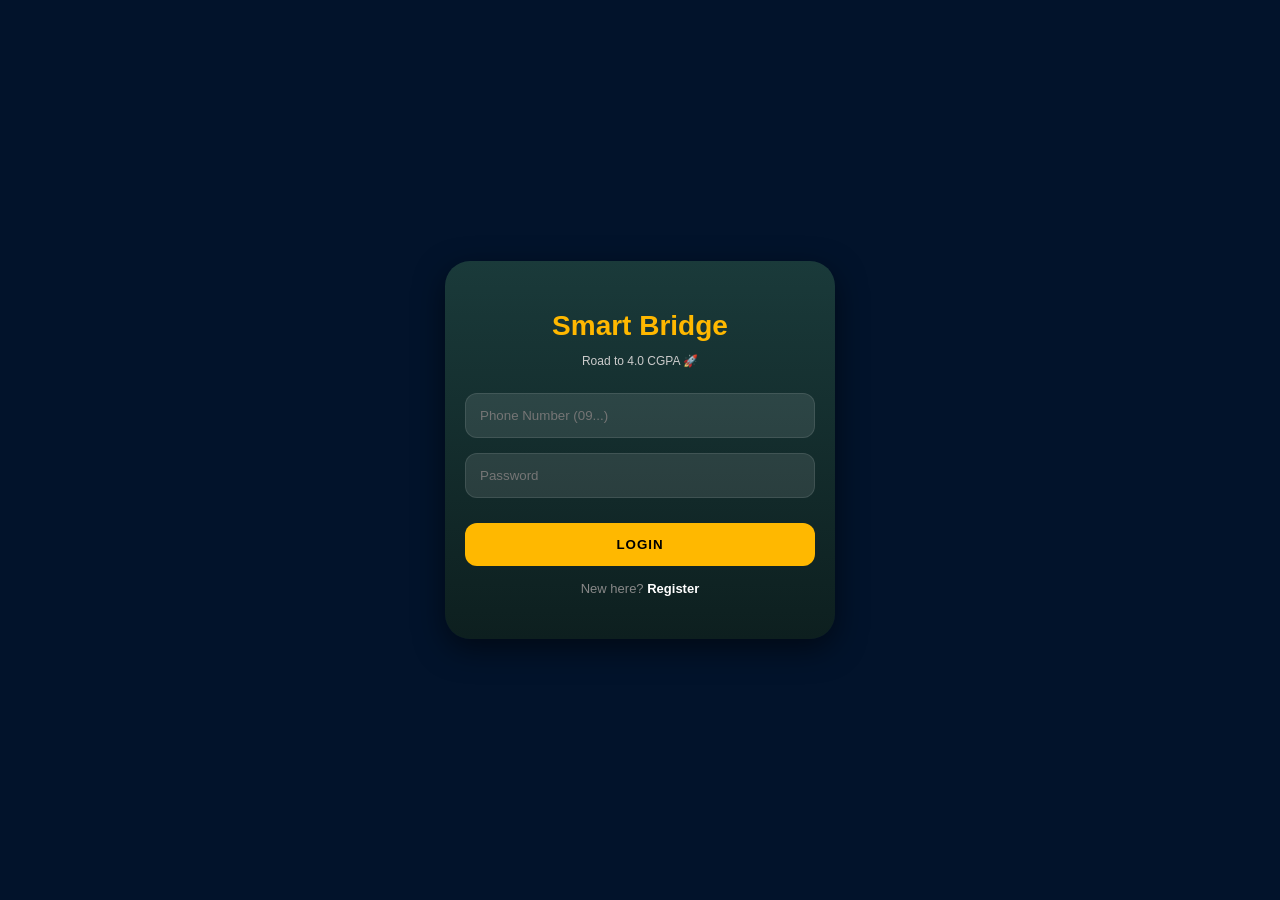
==== commit b92c36ea: "Update index.html" ====
--- a/index.html
+++ b/index.html
@@ -219,7 +219,74 @@
             { id: 13, name: "Critical Thinking", chapters: 4, qs: 2, icon: "🔍", desc: "Analyzing arguments and fallacies." },
             { id: 14, name: "Inclusiveness", chapters: 3, qs: 1, icon: "🤝", desc: "Special needs and inclusive society." }
         ];
-
+// NOTE: Logic course, Chapter 1 notes
+const logicNotes = `
+    <h3>CHAPTER ONE: INTRODUCING PHILOSOPHY</h3>
+            <h4>Chapter Overview</h4>
+            <p>Logic is often treated simultaneously as a field of study and as an instrument.</p>
+              <li>As a field of study, it is a branch of philosophy that deals with the study of arguments and the principles and methods of right reasoning.</li>
+          <li>As an instrument, it is something, which we can use to formulate our own rational arguments and critically evaluate the soundness of others’ arguments.</li>
+            <li>Before logic itself has become a field of study, philosophers have been using it as a basic tool to investigate issues that won their philosophical attention, such as, reality, knowledge, value, etc. Philosophy is the study of general and fundamental problems concerning matters such as existence, knowledge, truth, beauty, law, justice, validity, mind, and language.</li>
+            <p>It is a rational and critical enterprise that tries to formulate and answer fundamental questions through an intensive application of reason- an application that draws on analysis, comparison, and evaluation. It involves reason, rational criticism, examination, and analysis.</p>
+            <h4>Meaning and Nature of Philosophy</h4>
+            <p>Because of its universal nature, it is difficult to define philosophy in terms of a specific subject matter. Because philosophy has no a specific subject matter to primarily deal with. Philosophy deals primarily with issues. What contents philosophy has are not the specific subject matters, but issues, which are universal in nature.</p>
+            <p>Philosophy is not as elusive as it is often thought to be. Nor is it remote from our various problems. It is unanimously agreed that the best way to learn and understand philosophy is to philosophize; i.e., to be confronted (መጋፈጥ) with philosophical questions, to use philosophical language, to become acquainted (መተዋወቅ) with differing philosophical positions and maneuvers (ዘዴ), to read the philosophers themselves, and to grapple (መተናነቅ) with the issues for oneself.</p>
+            <p>Socrates once stated that “Wonder is the feeling of a philosopher, and philosophy begins in wonder”. It is true that most of us may not have a clear knowledge about the history, nature, language, and issues of philosophy. But, we all think and reflect in our own way about issues that matter us most. We all have touched and moved by the feelings of wonder from which all philosophy derives. Thus, we all participate, more or less, in philosophical issues, even though thinking alone cannot make us philosophers.</p>
+            <p>However, we can define it etymologically, the word ― philosophy comes from two Greek words:</p>
+            <ul>
+                <li><strong>Philo</strong> which mean love and</li>
+                <li><strong>Sophia</strong> which mean wisdom.</li>
+            </ul>
+            <p>Thus, the literal definition of philosophy is “love of wisdom”.</p>
+            <p>The ancient Greek thinker Pythagoras was the first to use the word philosopher to call a person who clearly shows a marked curiosity in the things he experiences. Anyone who raises questions, such as:</p>
+            <ul>
+                <li>Does God exists?</li>
+                <li>What is reality?</li>
+                <li>What is the ultimate source of being?</li>
+                <li>What is knowledge?</li>
+                <li>What does it mean to know?</li>
+                <li>How do we come to know?</li>
+                <li>What is value?</li>
+            </ul>
+            <p>Nevertheless, this is not sufficient by itself to understand philosophy, for not all wisdoms are philosophy. The wisdom that philosophers seek is not the wisdom of the expertise or technical skills of professionals. Someone may be encyclopedic, and thus seemingly intelligent, but he may actually be foolish when it comes to understanding the meaning and significance of what he knows.</p>
+`<p>According to Socrates, wisdom consists of a critical habit መሰረታዊ ልማድ and eternal vigilance about all things ስለ ሁሉም ነገር ዘላለማዊ ንቃት and a reverence for truth ለእውነት አክብሮት, whatever its form, and wherever its place.</p>
+            <p>Based on the Socratic understanding of wisdom, philosophy, as a pursuit of wisdom, is, thus, the development of critical habits, the continuous search for truth, and the questioning of the apparent. To interrogate the obvious means to deal creatively with the phenomenal world, to go beyond the common understanding, and to speculate about things that other people accept with no doubt.</p>
+            <p>But, questioning/criticism is not the final end of philosophy, though raising the right question is often taken not only as the beginning and direction of philosophy but also as its essence. Raising the right question is an art that includes the ability to foresee (forecast) what is not readily obvious and to imagine different possibilities and alternatives of approaching the apparent. The philosophical enterprise, as Vincent Barry stated, is “an active imaginative process of formulating proper questions and resolving them by rigorous, persistent analysis”.</p>
+            <p>Accordingly, we can say that Philosophy has a constructive side, for it attempts to formulate rationally defensible answers to certain fundamental questions concerning the nature of reality, the nature of value, and the nature of knowledge and truth. At the same time, its critical side is manifested when it deals with giving a rational critic, analysis, clarification, and evaluation of answers given to basic metaphysical, epistemological, and axiological questions.</p>
+            <p>The other thing, which is worthy of noting, is that philosophy is an activity. It is not something that can be easily mastered or learned in schools. A philosopher is a great philosopher, not because he mastered philosophy, but because he did it. It is not his theory, but his extraordinary ability to critically think, to conceptualize, to analyze, to compare, to evaluate, and to understand- i.e., to philosophize- that makes him so. Of course, the product of philosophizing is philosophy as a product. However, what makes someone a great philosopher is not the produced philosophy, but his/her outstanding ability to philosophize.</p>
+            <h4>Basic Features of Philosophy</h4>
+            <p>As an academic discipline, philosophy has its own salient features that distinguishes it from other academic disciplines, be it natural, social and humanistic disciplines. The general features of philosophy can be summarized as follows:</p>
+            <ul>
+                <li>Philosophy is a set of views or beliefs about life and the universe, which are often held uncritically. We refer to this meaning as the informal sense of philosophy or having a philosophy. Usually when a person says my philosophy is, he or she is referring to an informal personal attitude to whatever topic is being discussed.</li>
+                <li>Philosophy is a process of reflecting on and criticizing our most deeply held conceptions and beliefs. This is the formal sense of doing philosophy. These two senses of philosophy having and doing cannot be treated entirely independent of each other. If we did not have a philosophy in the formal, personal sense, then we could not do a philosophy in the critical, reflective sense. However, having a philosophy is not sufficient for doing philosophy.</li>
+                <li>A genuine philosophical cannot be treated entirely independent of each other. It is open-minded and tolerant - willing to look at all sides of an issue without prejudice.</li>
+                <li>To philosophize is not merely (only) to read and know philosophy; there are skills of argumentation to be mastered, techniques of analysis to be employed, and a body of material to be appropriated such that we become able to think philosophically.</li>
+   <li>To philosophize also means to generalize. The accumulation of knowledge does not by itself lead to understanding, because it does not necessarily teach the mind to make a critical evaluation of facts that entail consistent and coherent judgment.</li>
+                <li>Philosophers, theologians, scientists, and others disagree:
+                    <ul>
+                        <li>First because they view things from different points of view and with different assumptions. Their personal experiences, cultural backgrounds, and training may vary widely.</li>
+                        <li>A second reason philosophers disagree is that they live in a changing universe. People change, society changes, and nature changes. Some people are responsive and sensitive to change.</li>
+                        <li>A third reason philosophers disagree is that they deal with an area of human experience in which the evidence is not complete. Different people may interpret the evidence we do have in various ways.</li>
+                    </ul>
+                </li>
+                <li>Philosophy is a rational attempt to look at the world as a whole. Philosophy seeks to combine the conclusions of the various sciences and human experience into some kind of consistent worldview. Philosophers wish to see life, not with the specialized slant of the scientist or the businessperson or the artist, but with the overall view of someone cognizant of life as a totality. Although there are difficulties and dangers in setting forth any worldview, there also are dangers in confining attention to fragments of human experience.</li>
+                <li>Philosophy attempts to bring the results of human inquiry into some meaningful interpretation that provides knowledge and insight for our lives.</li>
+                <li>Philosophy is the logical analysis of language and the clarification of the meaning of words and concepts.</li>
+            </ul>
+        </div>
+    ;
+// When a course is clicked
+function showCourse(id) {
+    const course = courses.find(c => c.id === id);
+    // ... existing code to render chapters ...
+
+    // Show notes for Logic course
+    if (course.name === "Logic") {
+        const notesContainer = document.createElement('div');
+        notesContainer.innerHTML = logicNotes;
+        chaptersContainer.appendChild(notesContainer);
+    }
+}
         let currentLang = 'en';
 
         function initApp() {
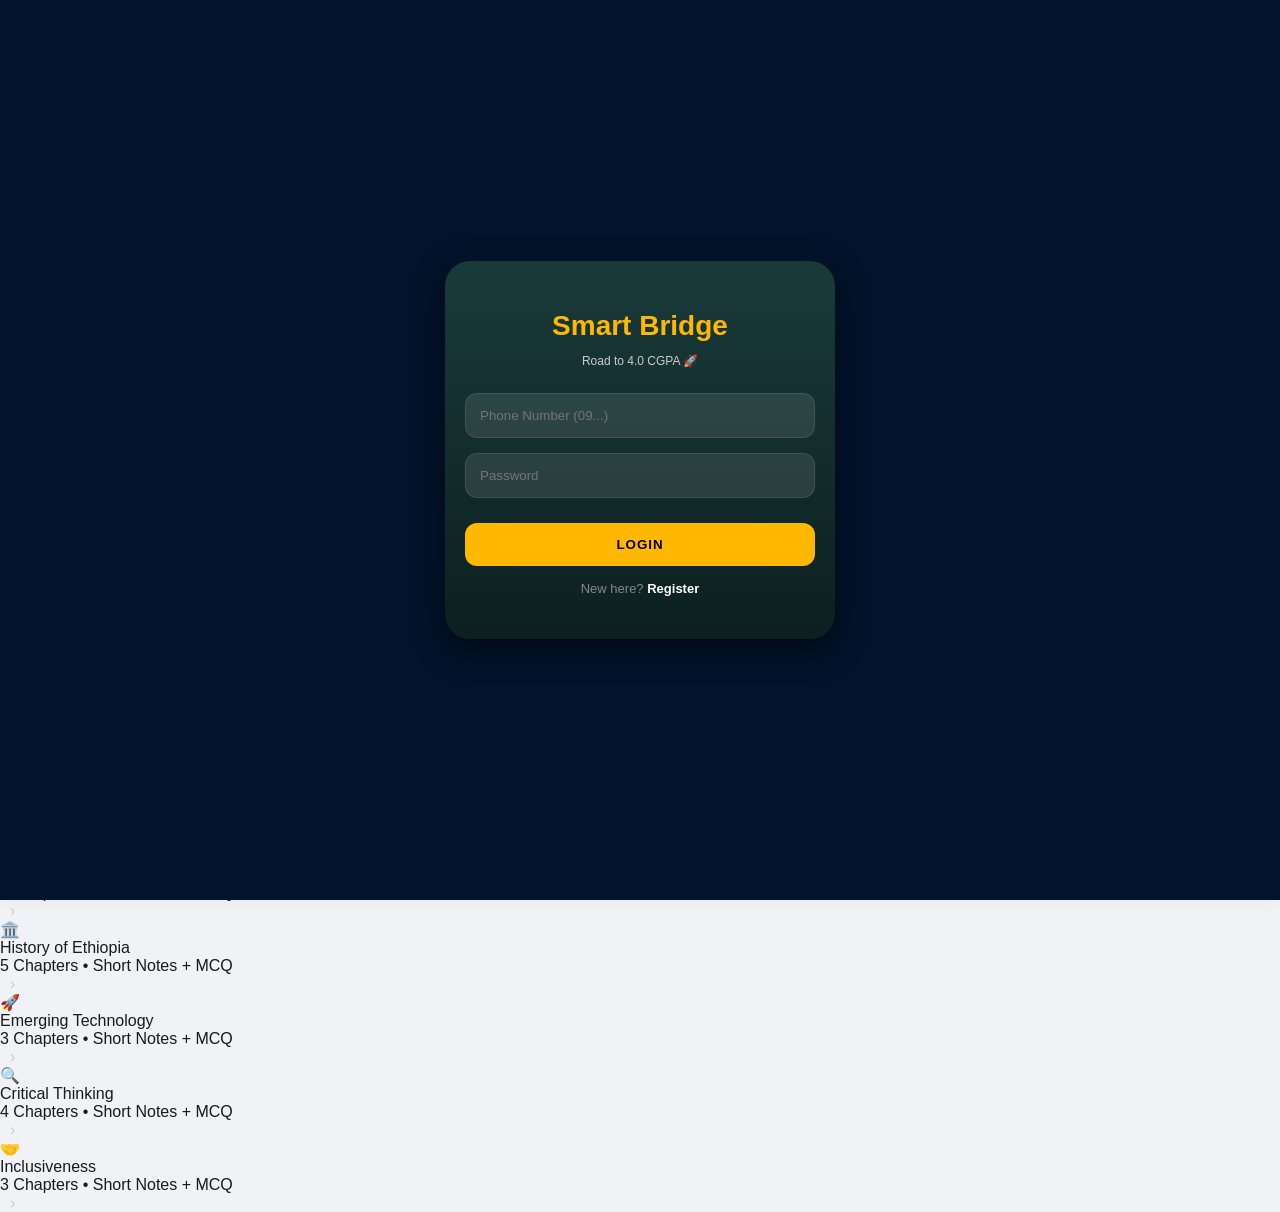
==== commit 9834d149: "Update index.html" ====
--- a/index.html
+++ b/index.html
@@ -23,8 +23,7 @@
             margin: 0; padding: 0; color: var(--text-main);
             -webkit-tap-highlight-color: transparent;
         }
-
-        /* --- Auth Styles (Unchanged but refined) --- */
+        /* ... styles unchanged ... */
         .auth-overlay {
             position: fixed; top: 0; left: 0; width: 100vw; height: 100vh;
             background: #02132b; z-index: 9999; display: flex; justify-content: center; align-items: center;
@@ -40,14 +39,12 @@
             border-radius: 12px; color: white; outline: none; transition: 0.3s;
         }
         .auth-input:focus { border-color: var(--accent-gold); }
-        
         .auth-btn {
             width: 100%; padding: 14px; border: none; border-radius: 12px;
             background: var(--accent-gold); color: #000; font-weight: 800; cursor: pointer;
             margin-top: 10px; text-transform: uppercase; letter-spacing: 1px;
         }
-
-        /* --- Course Library UI --- */
+        /* Rest of your CSS remains unchanged ... */
         .header-section { 
             padding: 30px 20px; 
             background: linear-gradient(135deg, var(--primary-green) 0%, #2c5d5d 100%);
@@ -55,58 +52,7 @@
             border-bottom-left-radius: 30px;
             border-bottom-right-radius: 30px;
         }
-        .library-title { font-size: 24px; font-weight: 800; margin: 0; }
-        .library-subtitle { font-size: 13px; opacity: 0.8; margin-top: 5px; }
-
-        /* Progress Bar Style */
-        .progress-container {
-            width: 100%; height: 6px; background: #eee; border-radius: 10px; margin-top: 10px; overflow: hidden;
-        }
-        .progress-fill { height: 100%; background: var(--accent-gold); width: 0%; transition: width 0.5s; }
-
-        .course-list { padding: 20px; padding-bottom: 100px; }
-        .course-card {
-            background: var(--white); border-radius: var(--card-radius);
-            padding: 18px; margin-bottom: 15px; display: flex; align-items: center;
-            box-shadow: 0 4px 12px rgba(0,0,0,0.05); cursor: pointer;
-            position: relative;
-        }
-        .course-icon-bg {
-            width: 55px; height: 55px; background: #f0f7f7;
-            border-radius: 15px; display: flex; align-items: center;
-            justify-content: center; font-size: 28px; margin-right: 15px;
-        }
-        .course-info { flex-grow: 1; }
-        .course-name { font-size: 16px; font-weight: 700; color: var(--primary-green); margin: 0; }
-        .course-meta { font-size: 12px; color: var(--text-sub); margin-top: 4px; }
-
-        /* --- Language Toggle --- */
-        .lang-switch {
-            display: flex; background: rgba(255,255,255,0.1); border-radius: 20px;
-            padding: 4px; margin-top: 15px; width: fit-content;
-        }
-        .lang-btn {
-            padding: 5px 15px; border-radius: 15px; font-size: 12px; cursor: pointer; border: none;
-            background: transparent; color: white;
-        }
-        .lang-btn.active { background: var(--accent-gold); color: black; font-weight: bold; }
-
-        /* --- Chapter Detail UI --- */
-        .chapter-card {
-            background: white; border-radius: var(--card-radius);
-            margin: 15px 20px; padding: 20px; box-shadow: 0 4px 15px rgba(0,0,0,0.05);
-        }
-        .chapter-title { font-size: 15px; font-weight: 700; margin-bottom: 12px; color: var(--primary-green); }
-        .mode-container { display: grid; grid-template-columns: 1fr 1fr; gap: 10px; }
-        .mode-box {
-            border: 1px solid #f0f0f0; border-radius: 12px; padding: 12px;
-            text-align: center; cursor: pointer; background: #fdfdfd;
-        }
-        .mode-box:active { background: #f0f7f7; }
-        .mode-label { font-size: 13px; font-weight: 700; display: block; }
-        .mode-count { font-size: 10px; color: #888; margin-top: 4px; }
-
-        /* --- Bottom Nav --- */
+        /* ...omitted for brevity... */
         .bottom-nav {
             position: fixed; bottom: 0; width: 100%; background: white;
             display: flex; justify-content: space-around; padding: 10px 0;
@@ -159,8 +105,7 @@
     <div id="detail-view" class="view">
         <div class="header-section">
             <button onclick="navigate('library-view')" style="background:none; border:none; color:white; font-size:18px; cursor:pointer; padding:0; margin-bottom:10px;">← Back</button>
-            <h1 id="selected-course-title" style="margin:0; font-size: 22px;">Course</h1>
-            
+            <h1 id="selected-course-title" data-id="" style="margin:0; font-size: 22px;">Course</h1>
             <div class="lang-switch">
                 <button id="btn-en" class="lang-btn active" onclick="setLanguage('en')">English 🇬🇧</button>
                 <button id="btn-am" class="lang-btn" onclick="setLanguage('am')">አማርኛ 🇪🇹</button>
@@ -171,7 +116,9 @@
 
     <div id="profile-view" class="view">
         <div style="padding:40px 20px; text-align:center;">
-            <div style="width:80px; height:80px; background:var(--primary-green); border-radius:50%; margin: 0 auto 15px; display:flex; align-items:center; justify-content:center; color:white; font-size:35px;">👤</div>
+            <div style="width:80px; height:80px; background:var(--primary-green); border-radius:50%; margin: 0 auto 15px; display:flex; align-items:center; justify-content:center; color:white; font-size:36px;">
+                👤
+            </div>
             <h2 id="user-display" style="margin-bottom:5px;">Student Name</h2>
             <p id="user-phone-display" style="color: #666; margin-top:0;"></p>
             
@@ -202,34 +149,38 @@
     </nav>
 
     <script>
-        // Extended Course Data with Bilingual Support
+        // Extended Course Data with Bilingual Support and progress
         const courses = [
-            { id: 1, name: "Logic", chapters: 4, qs: 4, icon: "📖", desc: "Master critical thinking and formal reasoning." },
-            { id: 2, name: "General Psychology", chapters: 4, qs: 1, icon: "🧠", desc: "Understanding human behavior and mind." },
-            { id: 3, name: "Geography of Ethiopia", chapters: 3, qs: 1, icon: "🌍", desc: "Explore the Horn of Africa's landscape." },
-            { id: 4, name: "Anthropology", chapters: 3, qs: 0, icon: "👤", desc: "Study of human societies and cultures." },
-            { id: 5, name: "Moral & Civic Education", chapters: 3, qs: 1, icon: "⚖️", desc: "Ethics and citizenship in Ethiopia." },
-            { id: 6, name: "Math for Social Sciences", chapters: 3, qs: 0, icon: "📐", desc: "Applied mathematics for economics." },
-            { id: 7, name: "Communicative English II", chapters: 5, qs: 2, icon: "💬", desc: "Advanced language and writing skills." },
-            { id: 8, name: "Economics", chapters: 6, qs: 5, icon: "📊", desc: "Principles of micro and macro economics." },
-            { id: 9, name: "Global Trends", chapters: 4, qs: 1, icon: "🌐", desc: "Understanding international relations." },
-            { id: 10, name: "Entrepreneurship", chapters: 4, qs: 2, icon: "💡", desc: "Developing business and innovation skills." },
-            { id: 11, name: "History of Ethiopia", chapters: 5, qs: 3, icon: "🏛️", desc: "Chronicles of the Horn of Africa." },
-            { id: 12, name: "Emerging Technology", chapters: 3, qs: 4, icon: "🚀", desc: "AI, IoT, and future tech trends." },
-            { id: 13, name: "Critical Thinking", chapters: 4, qs: 2, icon: "🔍", desc: "Analyzing arguments and fallacies." },
-            { id: 14, name: "Inclusiveness", chapters: 3, qs: 1, icon: "🤝", desc: "Special needs and inclusive society." }
+            { id: 1, name: "Logic", amName: "ሎጂክ", chapters: 4, qs: 4, icon: "📖", desc: "Master critical thinking and formal reasoning.", progress: 0 },
+            { id: 2, name: "General Psychology", amName: "የሁሉም ሰው ስነ-ልቦና", chapters: 4, qs: 1, icon: "🧠", desc: "Understanding human behavior and mind.", progress: 0 },
+            { id: 3, name: "Geography of Ethiopia", amName: "የኢትዮጵያ ጂኦግራፊ", chapters: 3, qs: 1, icon: "🌍", desc: "Explore Ethiopia's landscape.", progress: 0 },
+            { id: 4, name: "Anthropology", amName: "አንትሮፖሎጂ", chapters: 3, qs: 0, icon: "👤", desc: "Study of human societies and cultures.", progress: 0 },
+            { id: 5, name: "Moral & Civic Education", amName: "ሞራል እና ሲቪክ", chapters: 3, qs: 1, icon: "⚖️", desc: "Ethics and citizenship in Ethiopia.", progress: 0 },
+            { id: 6, name: "Math for Social Sciences", amName: "ለማህበራዊ ሳይንሳት ሂሳብ", chapters: 3, qs: 0, icon: "📐", desc: "Applied mathematics for economics.", progress: 0 },
+            { id: 7, name: "Communicative English II", amName: "የመገናኛ እንሊዝኛ II", chapters: 5, qs: 2, icon: "💬", desc: "Advanced language and writing skills.", progress: 0 },
+            { id: 8, name: "Economics", amName: "ኢኮኖሚክስ", chapters: 6, qs: 5, icon: "📊", desc: "Principles of micro and macro economics.", progress: 0 },
+            { id: 9, name: "Global Trends", amName: "ዓለም አቀፍ ትውልድ", chapters: 4, qs: 1, icon: "🌐", desc: "Understanding international relations.", progress: 0 },
+            { id: 10, name: "Entrepreneurship", amName: "ኢንተርፕሩነርሺፕ", chapters: 4, qs: 2, icon: "💡", desc: "Developing business and innovation skills.", progress: 0 },
+            { id: 11, name: "History of Ethiopia", amName: "የኢትዮጵያ ታሪክ", chapters: 5, qs: 3, icon: "🏛️", desc: "Chronicles of the Horn of Africa.", progress: 0 },
+            { id: 12, name: "Emerging Technology", amName: "አዳዲስ ቴክኖሎጂዎች", chapters: 3, qs: 4, icon: "🚀", desc: "AI, IoT, and future tech trends.", progress: 0 },
+            { id: 13, name: "Critical Thinking", amName: "አስተዳደራዊ አስተካከያ", chapters: 4, qs: 2, icon: "🔍", desc: "Analyzing arguments and fallacies.", progress: 0 },
+            { id: 14, name: "Inclusiveness", amName: "ስተዳደርነት", chapters: 3, qs: 1, icon: "🤝", desc: "Special needs and inclusive society.", progress: 0 }
         ];
-// NOTE: Logic course, Chapter 1 notes
-const logicNotes = `
-    <h3>CHAPTER ONE: INTRODUCING PHILOSOPHY</h3>
+
+        // Logic course, Chapter 1 notes (cleaned up)
+        const logicNotes = `
+            <div>
+            <h3>CHAPTER ONE: INTRODUCING PHILOSOPHY</h3>
             <h4>Chapter Overview</h4>
             <p>Logic is often treated simultaneously as a field of study and as an instrument.</p>
-              <li>As a field of study, it is a branch of philosophy that deals with the study of arguments and the principles and methods of right reasoning.</li>
-          <li>As an instrument, it is something, which we can use to formulate our own rational arguments and critically evaluate the soundness of others’ arguments.</li>
-            <li>Before logic itself has become a field of study, philosophers have been using it as a basic tool to investigate issues that won their philosophical attention, such as, reality, knowledge, value, etc. Philosophy is the study of general and fundamental problems concerning matters such as existence, knowledge, truth, beauty, law, justice, validity, mind, and language.</li>
+            <ul>
+                <li>As a field of study, it is a branch of philosophy that deals with the study of arguments and the principles and methods of right reasoning.</li>
+                <li>As an instrument, it is something we can use to formulate our own rational arguments and critically evaluate the soundness of others’ arguments.</li>
+            </ul>
+            <p>Before logic itself became a field of study, philosophers have been using it as a basic tool to investigate issues that won their philosophical attention, such as reality, knowledge, and value.</p>
             <p>It is a rational and critical enterprise that tries to formulate and answer fundamental questions through an intensive application of reason- an application that draws on analysis, comparison, and evaluation. It involves reason, rational criticism, examination, and analysis.</p>
             <h4>Meaning and Nature of Philosophy</h4>
-            <p>Because of its universal nature, it is difficult to define philosophy in terms of a specific subject matter. Because philosophy has no a specific subject matter to primarily deal with. Philosophy deals primarily with issues. What contents philosophy has are not the specific subject matters, but issues, which are universal in nature.</p>
+             <p>Because of its universal nature, it is difficult to define philosophy in terms of a specific subject matter. Because philosophy has no a specific subject matter to primarily deal with. Philosophy deals primarily with issues. What contents philosophy has are not the specific subject matters, but issues, which are universal in nature.</p>
             <p>Philosophy is not as elusive as it is often thought to be. Nor is it remote from our various problems. It is unanimously agreed that the best way to learn and understand philosophy is to philosophize; i.e., to be confronted (መጋፈጥ) with philosophical questions, to use philosophical language, to become acquainted (መተዋወቅ) with differing philosophical positions and maneuvers (ዘዴ), to read the philosophers themselves, and to grapple (መተናነቅ) with the issues for oneself.</p>
             <p>Socrates once stated that “Wonder is the feeling of a philosopher, and philosophy begins in wonder”. It is true that most of us may not have a clear knowledge about the history, nature, language, and issues of philosophy. But, we all think and reflect in our own way about issues that matter us most. We all have touched and moved by the feelings of wonder from which all philosophy derives. Thus, we all participate, more or less, in philosophical issues, even though thinking alone cannot make us philosophers.</p>
             <p>However, we can define it etymologically, the word ― philosophy comes from two Greek words:</p>
@@ -249,7 +200,7 @@
                 <li>What is value?</li>
             </ul>
             <p>Nevertheless, this is not sufficient by itself to understand philosophy, for not all wisdoms are philosophy. The wisdom that philosophers seek is not the wisdom of the expertise or technical skills of professionals. Someone may be encyclopedic, and thus seemingly intelligent, but he may actually be foolish when it comes to understanding the meaning and significance of what he knows.</p>
-`<p>According to Socrates, wisdom consists of a critical habit መሰረታዊ ልማድ and eternal vigilance about all things ስለ ሁሉም ነገር ዘላለማዊ ንቃት and a reverence for truth ለእውነት አክብሮት, whatever its form, and wherever its place.</p>
+            <p>According to Socrates, wisdom consists of a critical habit መሰረታዊ ልማድ and eternal vigilance about all things ስለ ሁሉም ነገር ዘላለማዊ ንቃት and a reverence for truth ለእውነት አክብሮት, whatever its form, and wherever its place.</p>
             <p>Based on the Socratic understanding of wisdom, philosophy, as a pursuit of wisdom, is, thus, the development of critical habits, the continuous search for truth, and the questioning of the apparent. To interrogate the obvious means to deal creatively with the phenomenal world, to go beyond the common understanding, and to speculate about things that other people accept with no doubt.</p>
             <p>But, questioning/criticism is not the final end of philosophy, though raising the right question is often taken not only as the beginning and direction of philosophy but also as its essence. Raising the right question is an art that includes the ability to foresee (forecast) what is not readily obvious and to imagine different possibilities and alternatives of approaching the apparent. The philosophical enterprise, as Vincent Barry stated, is “an active imaginative process of formulating proper questions and resolving them by rigorous, persistent analysis”.</p>
             <p>Accordingly, we can say that Philosophy has a constructive side, for it attempts to formulate rationally defensible answers to certain fundamental questions concerning the nature of reality, the nature of value, and the nature of knowledge and truth. At the same time, its critical side is manifested when it deals with giving a rational critic, analysis, clarification, and evaluation of answers given to basic metaphysical, epistemological, and axiological questions.</p>
@@ -261,7 +212,7 @@
                 <li>Philosophy is a process of reflecting on and criticizing our most deeply held conceptions and beliefs. This is the formal sense of doing philosophy. These two senses of philosophy having and doing cannot be treated entirely independent of each other. If we did not have a philosophy in the formal, personal sense, then we could not do a philosophy in the critical, reflective sense. However, having a philosophy is not sufficient for doing philosophy.</li>
                 <li>A genuine philosophical cannot be treated entirely independent of each other. It is open-minded and tolerant - willing to look at all sides of an issue without prejudice.</li>
                 <li>To philosophize is not merely (only) to read and know philosophy; there are skills of argumentation to be mastered, techniques of analysis to be employed, and a body of material to be appropriated such that we become able to think philosophically.</li>
-   <li>To philosophize also means to generalize. The accumulation of knowledge does not by itself lead to understanding, because it does not necessarily teach the mind to make a critical evaluation of facts that entail consistent and coherent judgment.</li>
+            <li>To philosophize also means to generalize. The accumulation of knowledge does not by itself lead to understanding, because it does not necessarily teach the mind to make a critical evaluation of facts that entail consistent and coherent judgment.</li>
                 <li>Philosophers, theologians, scientists, and others disagree:
                     <ul>
                         <li>First because they view things from different points of view and with different assumptions. Their personal experiences, cultural backgrounds, and training may vary widely.</li>
@@ -273,20 +224,10 @@
                 <li>Philosophy attempts to bring the results of human inquiry into some meaningful interpretation that provides knowledge and insight for our lives.</li>
                 <li>Philosophy is the logical analysis of language and the clarification of the meaning of words and concepts.</li>
             </ul>
-        </div>
-    ;
-// When a course is clicked
-function showCourse(id) {
-    const course = courses.find(c => c.id === id);
-    // ... existing code to render chapters ...
-
-    // Show notes for Logic course
-    if (course.name === "Logic") {
-        const notesContainer = document.createElement('div');
-        notesContainer.innerHTML = logicNotes;
-        chaptersContainer.appendChild(notesContainer);
-    }
-}
+            <!-- More notes as needed... -->
+            </div>
+        `;
+
         let currentLang = 'en';
 
         function initApp() {
@@ -295,10 +236,10 @@
                 <div class="course-card" onclick="showCourse(${c.id})">
                     <div class="course-icon-bg">${c.icon}</div>
                     <div class="course-info">
-                        <div class="course-name">${c.name}</div>
+                        <div class="course-name">${currentLang === 'en' ? c.name : c.amName}</div>
                         <div class="course-meta">${c.chapters} Chapters • Short Notes + MCQ</div>
                         <div class="progress-container">
-                            <div class="progress-fill" style="width: ${c.progress}%"></div>
+                            <div class="progress-fill" style="width: ${c.progress || 0}%"></div>
                         </div>
                     </div>
                     <div style="color:#ccc; margin-left:10px;">›</div>
@@ -315,21 +256,21 @@
             currentLang = lang;
             document.getElementById('btn-en').classList.toggle('active', lang === 'en');
             document.getElementById('btn-am').classList.toggle('active', lang === 'am');
-            
             // Re-render chapters to update language
             const activeCourseId = document.getElementById('selected-course-title').dataset.id;
-            if(activeCourseId) showCourse(parseInt(activeCourseId));
-        }
-
+            if (activeCourseId) showCourse(parseInt(activeCourseId));
+        }
+
+        // Fixed: only one definition for showCourse
         function showCourse(id) {
             const course = courses.find(c => c.id === id);
             const titleElem = document.getElementById('selected-course-title');
-            titleElem.innerText = currentLang === 'en' ? course.name : course.amName;
+            titleElem.innerText = currentLang === 'en' ? course.name : course.amName || course.name;
             titleElem.dataset.id = id;
-            
+
             const chaptersContainer = document.getElementById('chapters-container');
             let chaptersHTML = '';
-            for(let i=1; i<=course.chapters; i++) {
+            for (let i = 1; i <= course.chapters; i++) {
                 chaptersHTML += `
                     <div class="chapter-card">
                         <div class="chapter-title">
@@ -349,61 +290,59 @@
                     </div>
                 `;
             }
+            // If logic course, add special notes
+            if (course.name === "Logic") {
+                chaptersHTML += `<div style="margin-top:20px;">${logicNotes}</div>`;
+            }
             chaptersContainer.innerHTML = chaptersHTML;
             navigate('detail-view');
         }
 
-        // --- Standard Logic (from your code) ---
+        // --- Standard Auth and UI Logic ---
         function toggleAuth(isSignup) {
             document.getElementById('login-panel').style.display = isSignup ? 'none' : 'block';
             document.getElementById('signup-panel').style.display = isSignup ? 'block' : 'none';
         }
-
         function performSignup() {
             const name = document.getElementById('reg-name').value;
             const phone = document.getElementById('reg-phone').value;
             const pass = document.getElementById('reg-pass').value;
-            if(name && phone && pass) {
-                localStorage.setItem('userData', JSON.stringify({name, phone, pass}));
+            if (name && phone && pass) {
+                localStorage.setItem('userData', JSON.stringify({ name, phone, pass }));
                 alert("Success! Now Login.");
                 toggleAuth(false);
             }
         }
-
         function performLogin() {
             const phone = document.getElementById('login-phone').value;
             const pass = document.getElementById('login-pass').value;
             const savedData = JSON.parse(localStorage.getItem('userData'));
-            if((phone === "0911111111" && pass === "1234") || (savedData && phone === savedData.phone && pass === savedData.pass)) {
+            if ((phone === "0911111111" && pass === "1234") || (savedData && phone === savedData.phone && pass === savedData.pass)) {
                 localStorage.setItem('isLogged', 'true');
-                if(!savedData) localStorage.setItem('userData', JSON.stringify({name: "Smart Learner", phone: phone}));
+                if (!savedData) localStorage.setItem('userData', JSON.stringify({ name: "Smart Learner", phone: phone }));
                 document.getElementById('auth-overlay').style.display = 'none';
                 updateProfileUI();
             } else { alert("Error: Check phone/password"); }
         }
-
         function navigate(viewId) {
             document.querySelectorAll('.view').forEach(v => v.classList.remove('active'));
             document.getElementById(viewId).classList.add('active');
             document.querySelectorAll('.nav-item').forEach((n, idx) => {
                 n.classList.remove('active');
-                if((viewId === 'library-view' || viewId === 'detail-view') && idx === 0) n.classList.add('active');
-                if(viewId === 'profile-view' && idx === 1) n.classList.add('active');
+                if ((viewId === 'library-view' || viewId === 'detail-view') && idx === 0) n.classList.add('active');
+                if (viewId === 'profile-view' && idx === 1) n.classList.add('active');
             });
         }
-
         function updateProfileUI() {
             const data = JSON.parse(localStorage.getItem('userData'));
-            if(data) {
+            if (data) {
                 document.getElementById('user-display').innerText = data.name;
                 document.getElementById('user-phone-display').innerText = data.phone;
             }
         }
-
         function performLogout() { localStorage.removeItem('isLogged'); location.reload(); }
 
         initApp();
     </script>
 </body>
 </html>
-
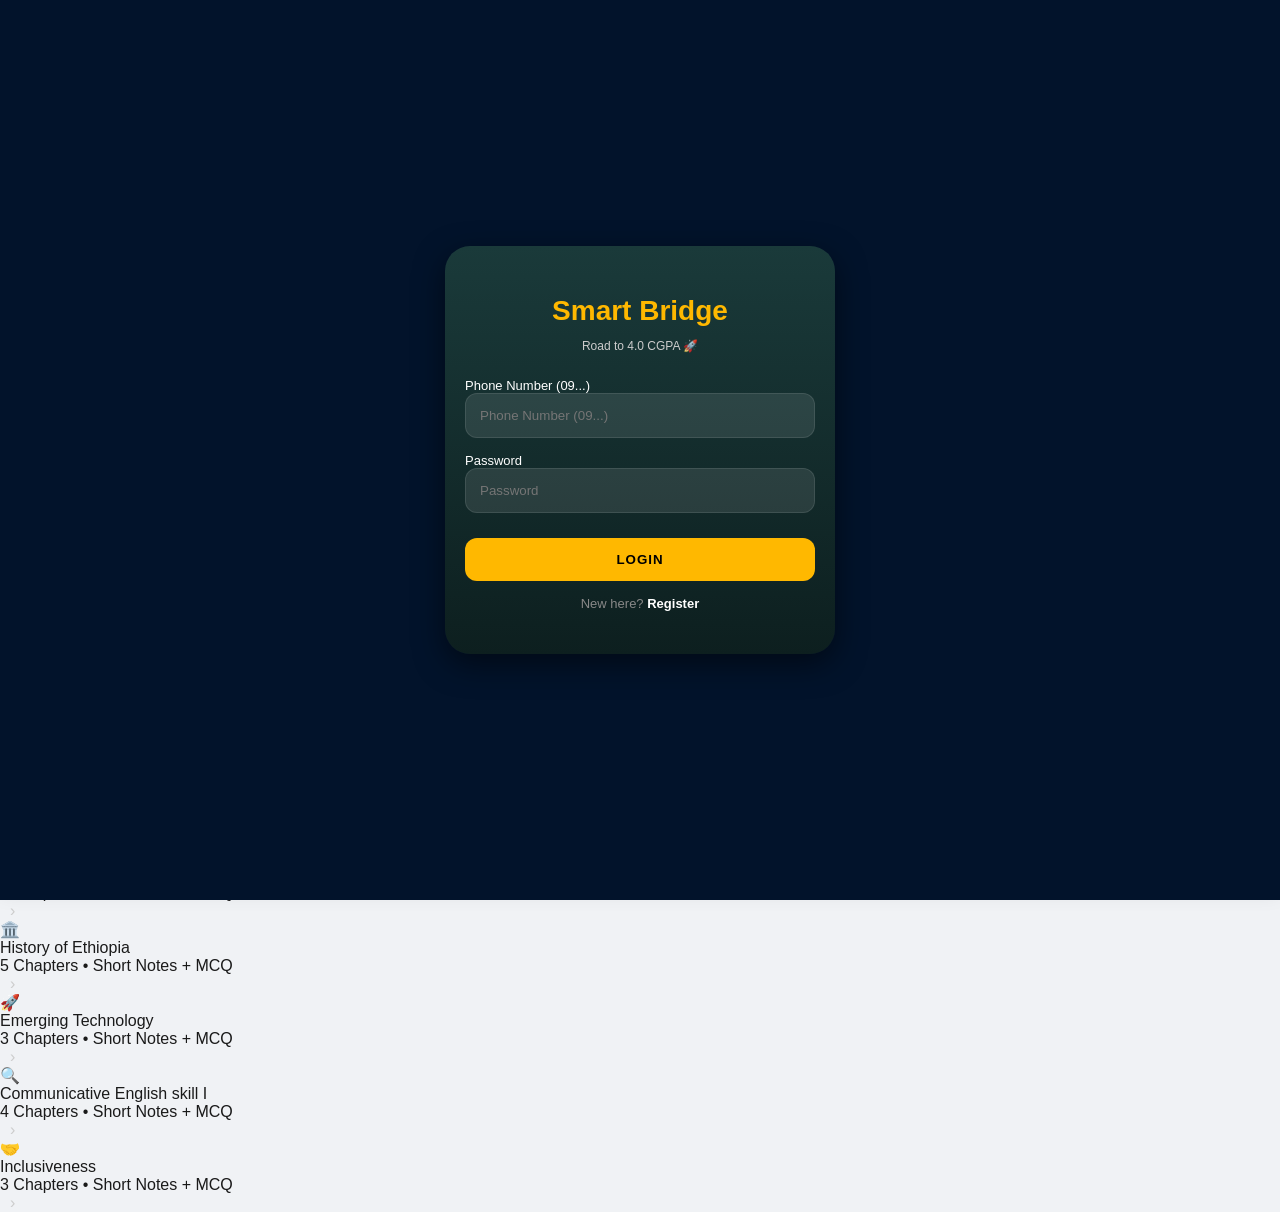
==== commit 4c863daa: "Update index.html" ====
--- a/index.html
+++ b/index.html
@@ -75,15 +75,20 @@
             <p style="color: #ccc; font-size: 12px; margin-bottom: 25px;">Road to 4.0 CGPA 🚀</p>
             
             <div id="login-panel">
-                <input type="tel" id="login-phone" class="auth-input" placeholder="Phone Number (09...)">
+                 <label for="login-phone" style="color:#fff; font-size:13px; display:block; text-align:left;">Phone Number (09...)</label>
+                <input type="tel" id="login-phone" class="auth-input" placeholder="Phone Number (09...)" pattern="^09\d{8}$">
+                <label for="login-pass" style="color:#fff; font-size:13px; display:block; text-align:left;">Password</label>
                 <input type="password" id="login-pass" class="auth-input" placeholder="Password">
                 <button class="auth-btn" onclick="performLogin()">Login</button>
                 <p style="color: #888; font-size: 13px; margin-top: 15px;" onclick="toggleAuth(true)">New here? <b style="color:white">Register</b></p>
             </div>
 
             <div id="signup-panel" style="display: none;">
+                <label for="reg-name" style="color:#fff; font-size:13px; display:block; text-align:left;">Full Name</label>
                 <input type="text" id="reg-name" class="auth-input" placeholder="Full Name">
-                <input type="tel" id="reg-phone" class="auth-input" placeholder="Phone Number">
+                <label for="reg-phone" style="color:#fff; font-size:13px; display:block; text-align:left;">Phone Number (09...)</label>
+                <input type="tel" id="reg-phone" class="auth-input" placeholder="Phone Number" pattern="^09\d{8}$">
+                <label for="reg-pass" style="color:#fff; font-size:13px; display:block; text-align:left;">Password</label>
                 <input type="password" id="reg-pass" class="auth-input" placeholder="Password">
                 <button class="auth-btn" onclick="performSignup()">Create Account</button>
                 <p style="color: #888; font-size: 13px; margin-top: 15px;" onclick="toggleAuth(false)">Have account? <b style="color:white">Login</b></p>
@@ -97,7 +102,7 @@
                 <h1 class="library-title">Course Library</h1>
                 <span id="gpa-badge" style="background:var(--accent-gold); color:black; padding:4px 10px; border-radius:10px; font-weight:bold; font-size:12px;">Goal: 4.0</span>
             </div>
-            <p class="library-subtitle">Bilingual materials for Freshman Social Science.</p>
+            <p class="library-subtitle">Bilingual materials for All Freshman Students.</p>
         </div>
         <div class="course-list" id="course-container"></div>
     </div>
@@ -157,13 +162,13 @@
             { id: 4, name: "Anthropology", amName: "አንትሮፖሎጂ", chapters: 3, qs: 0, icon: "👤", desc: "Study of human societies and cultures.", progress: 0 },
             { id: 5, name: "Moral & Civic Education", amName: "ሞራል እና ሲቪክ", chapters: 3, qs: 1, icon: "⚖️", desc: "Ethics and citizenship in Ethiopia.", progress: 0 },
             { id: 6, name: "Math for Social Sciences", amName: "ለማህበራዊ ሳይንሳት ሂሳብ", chapters: 3, qs: 0, icon: "📐", desc: "Applied mathematics for economics.", progress: 0 },
-            { id: 7, name: "Communicative English II", amName: "የመገናኛ እንሊዝኛ II", chapters: 5, qs: 2, icon: "💬", desc: "Advanced language and writing skills.", progress: 0 },
+            { id: 7, name: "Communicative English skill II", amName: "የመገናኛ እንሊዝኛ II", chapters: 5, qs: 2, icon: "💬", desc: "Advanced language and writing skills.", progress: 0 },
             { id: 8, name: "Economics", amName: "ኢኮኖሚክስ", chapters: 6, qs: 5, icon: "📊", desc: "Principles of micro and macro economics.", progress: 0 },
             { id: 9, name: "Global Trends", amName: "ዓለም አቀፍ ትውልድ", chapters: 4, qs: 1, icon: "🌐", desc: "Understanding international relations.", progress: 0 },
             { id: 10, name: "Entrepreneurship", amName: "ኢንተርፕሩነርሺፕ", chapters: 4, qs: 2, icon: "💡", desc: "Developing business and innovation skills.", progress: 0 },
             { id: 11, name: "History of Ethiopia", amName: "የኢትዮጵያ ታሪክ", chapters: 5, qs: 3, icon: "🏛️", desc: "Chronicles of the Horn of Africa.", progress: 0 },
             { id: 12, name: "Emerging Technology", amName: "አዳዲስ ቴክኖሎጂዎች", chapters: 3, qs: 4, icon: "🚀", desc: "AI, IoT, and future tech trends.", progress: 0 },
-            { id: 13, name: "Critical Thinking", amName: "አስተዳደራዊ አስተካከያ", chapters: 4, qs: 2, icon: "🔍", desc: "Analyzing arguments and fallacies.", progress: 0 },
+            { id: 13, name: "Communicative English skill I", amName: "እንግሊዝኛ I", chapters: 4, qs: 2, icon: "🔍", desc: "Advanced language and writing skills.", progress: 0 },
             { id: 14, name: "Inclusiveness", amName: "ስተዳደርነት", chapters: 3, qs: 1, icon: "🤝", desc: "Special needs and inclusive society.", progress: 0 }
         ];
 
@@ -297,6 +302,15 @@
             chaptersContainer.innerHTML = chaptersHTML;
             navigate('detail-view');
         }
+        // For demo: Show alert instead of real PDF/quiz
+        function loadNotes(courseId, chapterNum) {
+            alert('PDF/notes viewer here for courseId: ' + courseId + ', chapter: ' + chapterNum);
+            // TODO: Implement document fetch/viewer
+        }
+        function startQuiz(courseId, chapterNum) {
+            alert('Quiz for courseId: ' + courseId + ', chapter: ' + chapterNum);
+            // TODO: Implement quiz logic
+        }
 
         // --- Standard Auth and UI Logic ---
         function toggleAuth(isSignup) {
@@ -317,8 +331,10 @@
             const phone = document.getElementById('login-phone').value;
             const pass = document.getElementById('login-pass').value;
             const savedData = JSON.parse(localStorage.getItem('userData'));
+              // Demo Account: 0911111111 / 1234
             if ((phone === "0911111111" && pass === "1234") || (savedData && phone === savedData.phone && pass === savedData.pass)) {
                 localStorage.setItem('isLogged', 'true');
+                // If using demo, add a name
                 if (!savedData) localStorage.setItem('userData', JSON.stringify({ name: "Smart Learner", phone: phone }));
                 document.getElementById('auth-overlay').style.display = 'none';
                 updateProfileUI();
@@ -336,8 +352,11 @@
         function updateProfileUI() {
             const data = JSON.parse(localStorage.getItem('userData'));
             if (data) {
-                document.getElementById('user-display').innerText = data.name;
-                document.getElementById('user-phone-display').innerText = data.phone;
+                document.getElementById('user-display').innerText = data.name || "";
+                document.getElementById('user-phone-display').innerText = data.phone || "";
+            } else {
+                document.getElementById('user-display').innerText = "No Name";
+                document.getElementById('user-phone-display').innerText = "";
             }
         }
         function performLogout() { localStorage.removeItem('isLogged'); location.reload(); }
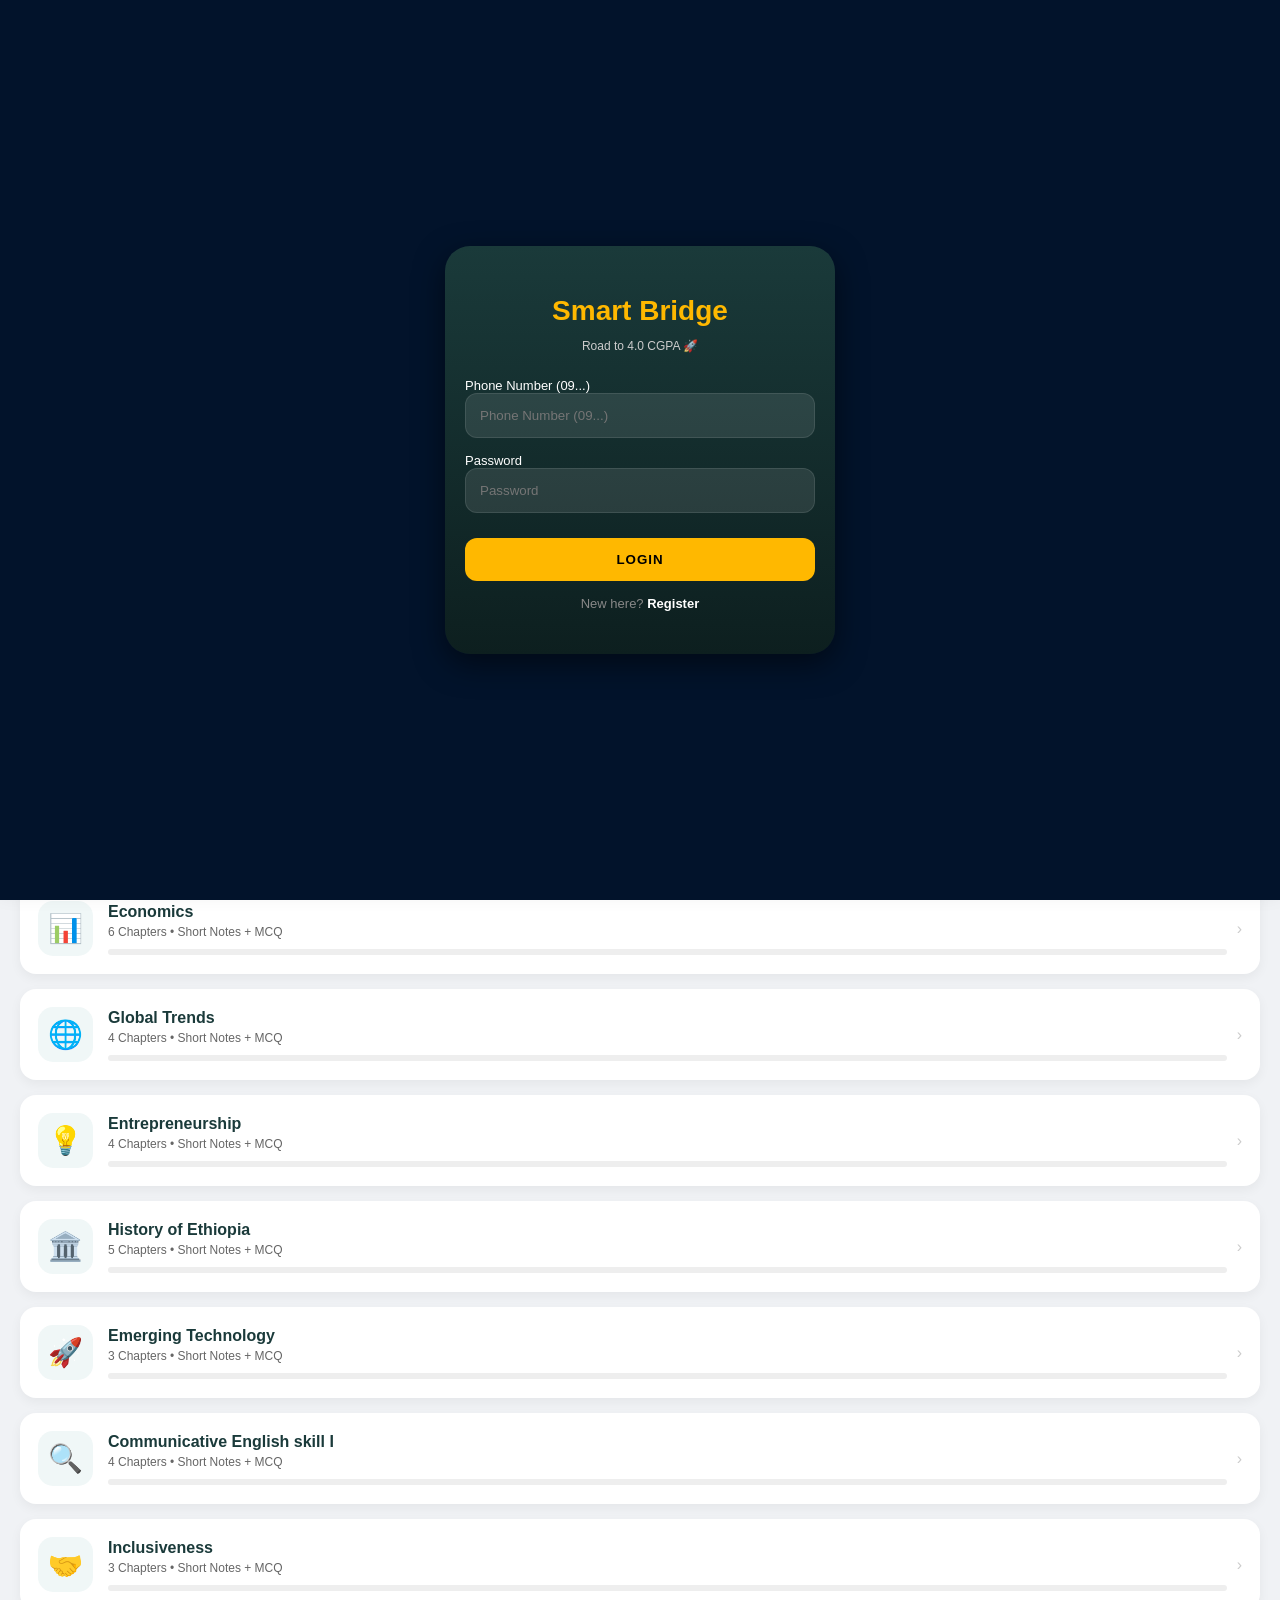
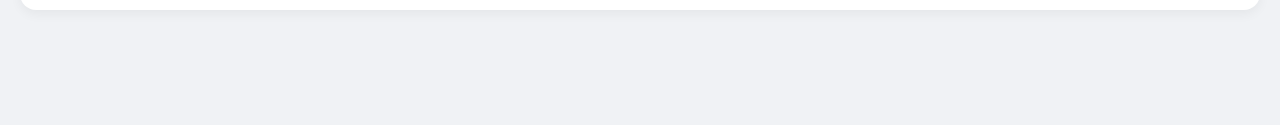
==== commit 9f5846c2: "Update index.html" ====
--- a/index.html
+++ b/index.html
@@ -45,6 +45,7 @@
             margin-top: 10px; text-transform: uppercase; letter-spacing: 1px;
         }
         /* Rest of your CSS remains unchanged ... */
+           /* --- Course Library UI --- */
         .header-section { 
             padding: 30px 20px; 
             background: linear-gradient(135deg, var(--primary-green) 0%, #2c5d5d 100%);
@@ -52,6 +53,57 @@
             border-bottom-left-radius: 30px;
             border-bottom-right-radius: 30px;
         }
+        .library-title { font-size: 24px; font-weight: 800; margin: 0; }
+        .library-subtitle { font-size: 13px; opacity: 0.8; margin-top: 5px; }
+
+        /* Progress Bar Style */
+        .progress-container {
+            width: 100%; height: 6px; background: #eee; border-radius: 10px; margin-top: 10px; overflow: hidden;
+        }
+        .progress-fill { height: 100%; background: var(--accent-gold); width: 0%; transition: width 0.5s; }
+
+        .course-list { padding: 20px; padding-bottom: 100px; }
+        .course-card {
+            background: var(--white); border-radius: var(--card-radius);
+            padding: 18px; margin-bottom: 15px; display: flex; align-items: center;
+            box-shadow: 0 4px 12px rgba(0,0,0,0.05); cursor: pointer;
+            position: relative;
+        }
+        .course-icon-bg {
+            width: 55px; height: 55px; background: #f0f7f7;
+            border-radius: 15px; display: flex; align-items: center;
+            justify-content: center; font-size: 28px; margin-right: 15px;
+        }
+        .course-info { flex-grow: 1; }
+        .course-name { font-size: 16px; font-weight: 700; color: var(--primary-green); margin: 0; }
+        .course-meta { font-size: 12px; color: var(--text-sub); margin-top: 4px; }
+
+        /* --- Language Toggle --- */
+        .lang-switch {
+            display: flex; background: rgba(255,255,255,0.1); border-radius: 20px;
+            padding: 4px; margin-top: 15px; width: fit-content;
+        }
+        .lang-btn {
+            padding: 5px 15px; border-radius: 15px; font-size: 12px; cursor: pointer; border: none;
+            background: transparent; color: white;
+        }
+        .lang-btn.active { background: var(--accent-gold); color: black; font-weight: bold; }
+
+        /* --- Chapter Detail UI --- */
+        .chapter-card {
+            background: white; border-radius: var(--card-radius);
+            margin: 15px 20px; padding: 20px; box-shadow: 0 4px 15px rgba(0,0,0,0.05);
+        }
+        .chapter-title { font-size: 15px; font-weight: 700; margin-bottom: 12px; color: var(--primary-green); }
+        .mode-container { display: grid; grid-template-columns: 1fr 1fr; gap: 10px; }
+        .mode-box {
+            border: 1px solid #f0f0f0; border-radius: 12px; padding: 12px;
+            text-align: center; cursor: pointer; background: #fdfdfd;
+        }
+        .mode-box:active { background: #f0f7f7; }
+        .mode-label { font-size: 13px; font-weight: 700; display: block; }
+        .mode-count { font-size: 10px; color: #888; margin-top: 4px; }
+        
         /* ...omitted for brevity... */
         .bottom-nav {
             position: fixed; bottom: 0; width: 100%; background: white;
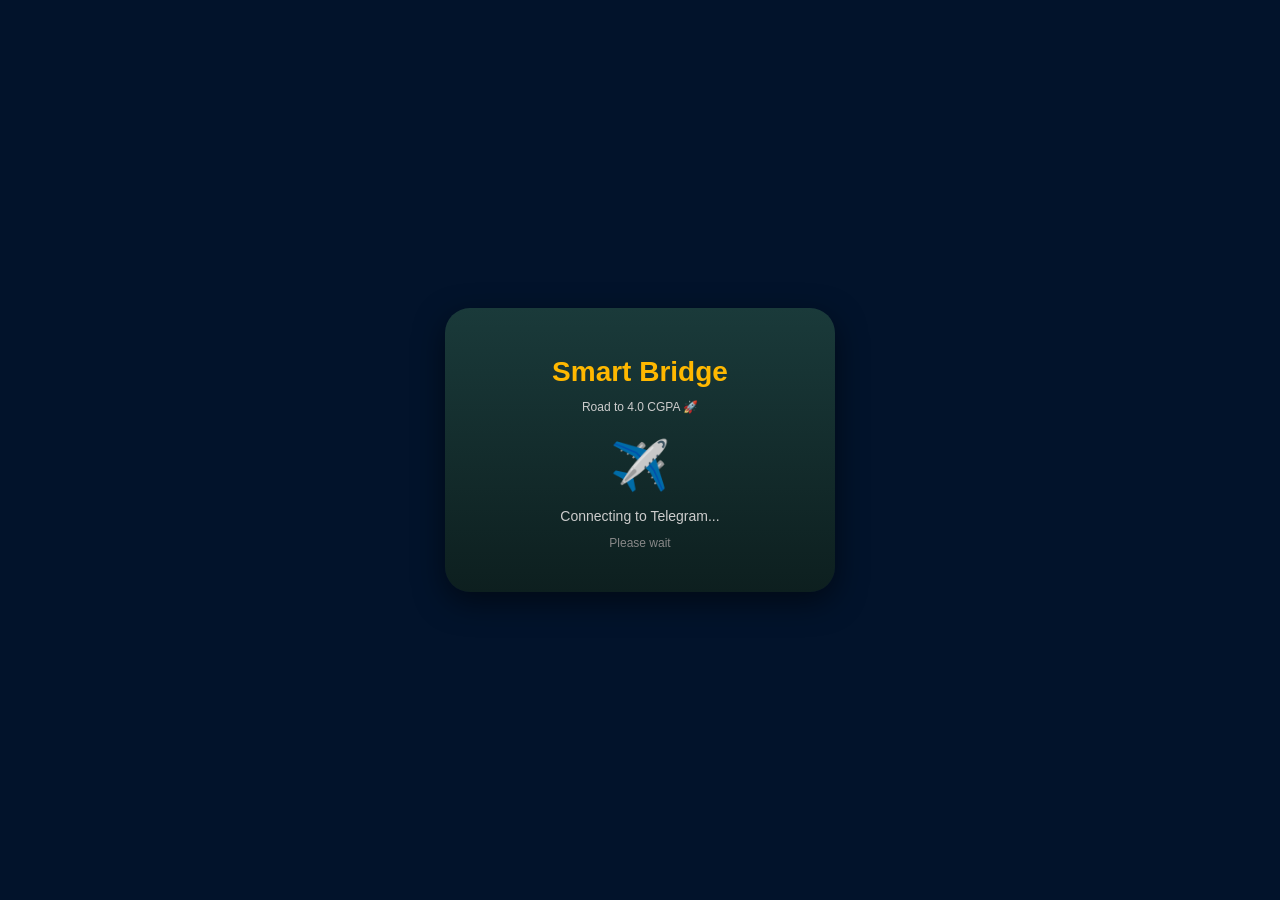
==== commit 2797474b: "Add files via upload" ====
--- a/index.html
+++ b/index.html
@@ -5,6 +5,7 @@
     <meta name="viewport" content="width=device-width, initial-scale=1.0, maximum-scale=1.0, user-scalable=no">
     <title>Smart Bridge Academic | 4.0 CGPA</title>
     <script src="https://telegram.org/js/telegram-web-app.js"></script>
+    <script src="https://accounts.google.com/gsi/client" async defer></script>
     <style>
         :root {
             --bg-color: #f0f2f5; 
@@ -121,29 +122,77 @@
 </head>
 <body>
 
+    <!-- Auth overlay: shown only if Telegram data not available -->
     <div id="auth-overlay" class="auth-overlay">
-        <div class="auth-card">
-            <h1 style="color:var(--accent-gold); font-size: 28px; margin-bottom: 5px;">Smart Bridge</h1>
-            <p style="color: #ccc; font-size: 12px; margin-bottom: 25px;">Road to 4.0 CGPA 🚀</p>
-            
-            <div id="login-panel">
-                 <label for="login-phone" style="color:#fff; font-size:13px; display:block; text-align:left;">Phone Number (09...)</label>
-                <input type="tel" id="login-phone" class="auth-input" placeholder="Phone Number (09...)" pattern="^09\d{8}$">
-                <label for="login-pass" style="color:#fff; font-size:13px; display:block; text-align:left;">Password</label>
-                <input type="password" id="login-pass" class="auth-input" placeholder="Password">
-                <button class="auth-btn" onclick="performLogin()">Login</button>
-                <p style="color: #888; font-size: 13px; margin-top: 15px;" onclick="toggleAuth(true)">New here? <b style="color:white">Register</b></p>
-            </div>
-
-            <div id="signup-panel" style="display: none;">
-                <label for="reg-name" style="color:#fff; font-size:13px; display:block; text-align:left;">Full Name</label>
-                <input type="text" id="reg-name" class="auth-input" placeholder="Full Name">
-                <label for="reg-phone" style="color:#fff; font-size:13px; display:block; text-align:left;">Phone Number (09...)</label>
-                <input type="tel" id="reg-phone" class="auth-input" placeholder="Phone Number" pattern="^09\d{8}$">
-                <label for="reg-pass" style="color:#fff; font-size:13px; display:block; text-align:left;">Password</label>
-                <input type="password" id="reg-pass" class="auth-input" placeholder="Password">
-                <button class="auth-btn" onclick="performSignup()">Create Account</button>
-                <p style="color: #888; font-size: 13px; margin-top: 15px;" onclick="toggleAuth(false)">Have account? <b style="color:white">Login</b></p>
+        <div class="auth-card" style="max-height:90vh; overflow-y:auto; text-align:center;">
+            <h1 style="color:var(--accent-gold); font-size:28px; margin-bottom:5px;">Smart Bridge</h1>
+            <p style="color:#ccc; font-size:12px; margin-bottom:24px;">Road to 4.0 CGPA 🚀</p>
+
+            <!-- Telegram loading state -->
+            <div id="tg-loading-panel">
+                <div style="font-size:48px; margin-bottom:12px;">✈️</div>
+                <p style="color:#ccc; font-size:14px; margin-bottom:6px;">Connecting to Telegram...</p>
+                <p style="color:#888; font-size:12px;">Please wait</p>
+            </div>
+
+            <!-- Fallback: manual phone login (if not in Telegram) -->
+            <div id="login-panel" style="display:none;">
+                <div style="background:rgba(255,184,0,0.12); border:1px solid rgba(255,184,0,0.3); border-radius:12px; padding:12px; margin-bottom:18px;">
+                    <p style="color:#ffb800; font-size:12px; margin:0;">⚠️ Open this app inside Telegram for automatic login</p>
+                </div>
+
+                <!-- Tab row -->
+                <div style="display:flex; background:rgba(255,255,255,0.08); border-radius:12px; padding:4px; margin-bottom:18px;">
+                    <button id="tab-email-btn" onclick="switchLoginTab('email')"
+                        style="flex:1; padding:9px 0; border:none; border-radius:9px; font-size:13px; font-weight:600; cursor:pointer; background:var(--accent-gold); color:#000; transition:0.2s;">
+                        📧 Email
+                    </button>
+                    <button id="tab-phone-btn" onclick="switchLoginTab('phone')"
+                        style="flex:1; padding:9px 0; border:none; border-radius:9px; font-size:13px; font-weight:600; cursor:pointer; background:transparent; color:#aaa; transition:0.2s;">
+                        📱 Phone
+                    </button>
+                </div>
+
+                <!-- Email tab -->
+                <div id="login-email-tab">
+                    <label style="color:#ccc; font-size:12px; display:block; text-align:left; margin-bottom:6px;">Email address</label>
+                    <input type="email" id="login-email" class="auth-input" placeholder="you@example.com">
+                    <button class="auth-btn" onclick="performLoginEmail()">CONTINUE</button>
+                </div>
+
+                <!-- Phone tab -->
+                <div id="login-phone-tab" style="display:none;">
+                    <label style="color:#ccc; font-size:12px; display:block; text-align:left; margin-bottom:6px;">Phone Number</label>
+                    <input type="tel" id="login-phone" class="auth-input" placeholder="09XXXXXXXX" pattern="^09\d{8}$">
+                    <label style="color:#ccc; font-size:12px; display:block; text-align:left; margin-bottom:6px;">Password</label>
+                    <input type="password" id="login-pass" class="auth-input" placeholder="Password">
+                    <button class="auth-btn" onclick="performLogin()">LOGIN</button>
+                </div>
+
+                <p style="color:#888; font-size:13px; margin-top:15px;" onclick="toggleAuth(true)">New here? <b style="color:white; cursor:pointer;">Register</b></p>
+            </div>
+
+            <!-- REGISTER PANEL -->
+            <div id="signup-panel" style="display:none;">
+                <button onclick="toggleAuth(false)"
+                    style="background:none; border:none; color:#aaa; font-size:13px; cursor:pointer; display:flex; align-items:center; gap:5px; margin-bottom:14px; padding:0;">
+                    ← Back to login
+                </button>
+                <p style="color:#ccc; font-size:13px; margin-bottom:18px;">Create your account</p>
+                <label style="color:#ccc; font-size:12px; display:block; text-align:left; margin-bottom:6px;">Full Name</label>
+                <input type="text" id="reg-name" class="auth-input" placeholder="e.g. Dawit Bekele">
+                <label style="color:#ccc; font-size:12px; display:block; text-align:left; margin-bottom:6px;">Phone Number</label>
+                <input type="tel" id="reg-phone" class="auth-input" placeholder="09XXXXXXXX" pattern="^09\d{8}$">
+                <label style="color:#ccc; font-size:12px; display:block; text-align:left; margin-bottom:6px;">Email (optional)</label>
+                <input type="email" id="reg-email" class="auth-input" placeholder="you@example.com">
+                <label style="color:#ccc; font-size:12px; display:block; text-align:left; margin-bottom:6px;">University / College</label>
+                <input type="text" id="reg-university" class="auth-input" placeholder="e.g. Jimma University">
+                <label style="color:#ccc; font-size:12px; display:block; text-align:left; margin-bottom:6px;">Password</label>
+                <input type="password" id="reg-pass" class="auth-input" placeholder="Min. 8 characters">
+                <label style="color:#ccc; font-size:12px; display:block; text-align:left; margin-bottom:6px;">Confirm Password</label>
+                <input type="password" id="reg-pass2" class="auth-input" placeholder="Re-enter password">
+                <button class="auth-btn" onclick="performSignup()">CREATE ACCOUNT</button>
+                <p style="color:#888; font-size:13px; margin-top:15px;" onclick="toggleAuth(false)">Have account? <b style="color:white; cursor:pointer;">Login</b></p>
             </div>
         </div>
     </div>
@@ -173,11 +222,12 @@
 
     <div id="profile-view" class="view">
         <div style="padding:40px 20px; text-align:center;">
-            <div style="width:80px; height:80px; background:var(--primary-green); border-radius:50%; margin: 0 auto 15px; display:flex; align-items:center; justify-content:center; color:white; font-size:36px;">
+            <div id="profile-avatar" style="width:80px; height:80px; background:var(--primary-green); border-radius:50%; margin: 0 auto 15px; display:flex; align-items:center; justify-content:center; color:white; font-size:36px;">
                 👤
             </div>
             <h2 id="user-display" style="margin-bottom:5px;">Student Name</h2>
             <p id="user-phone-display" style="color: #666; margin-top:0;"></p>
+            <span id="tg-login-badge" style="display:none; background:#229ED9; color:white; font-size:11px; padding:3px 10px; border-radius:20px; font-weight:600;">✈️ Telegram Login</span>
             
             <div style="display:grid; grid-template-columns: 1fr 1fr; gap:15px; margin:25px 0;">
                 <div style="background:white; padding:15px; border-radius:15px; box-shadow:0 2px 10px rgba(0,0,0,0.05);">
@@ -365,32 +415,84 @@
         }
 
         // --- Standard Auth and UI Logic ---
+        // ========== TELEGRAM AUTH (Primary) ==========
+        function initTelegramAuth() {
+            const tg = window.Telegram && window.Telegram.WebApp;
+
+            if (tg && tg.initDataUnsafe && tg.initDataUnsafe.user) {
+                // ✅ Inside Telegram — get user data automatically
+                const tgUser = tg.initDataUnsafe.user;
+                tg.ready();
+                tg.expand();
+
+                const userData = {
+                    name: [tgUser.first_name, tgUser.last_name].filter(Boolean).join(' '),
+                    telegramId: tgUser.id,
+                    username: tgUser.username || '',
+                    picture: tgUser.photo_url || '',
+                    loginMethod: 'telegram'
+                };
+
+                localStorage.setItem('userData', JSON.stringify(userData));
+                localStorage.setItem('isLogged', 'true');
+                document.getElementById('auth-overlay').style.display = 'none';
+                updateProfileUI();
+            } else {
+                // ⚠️ Not inside Telegram — show manual login
+                document.getElementById('tg-loading-panel').style.display = 'none';
+                document.getElementById('login-panel').style.display = 'block';
+            }
+        }
+        // ========== END TELEGRAM AUTH ==========
+
         function toggleAuth(isSignup) {
             document.getElementById('login-panel').style.display = isSignup ? 'none' : 'block';
             document.getElementById('signup-panel').style.display = isSignup ? 'block' : 'none';
         }
+        function switchLoginTab(tab) {
+            const isEmail = tab === 'email';
+            document.getElementById('login-email-tab').style.display = isEmail ? 'block' : 'none';
+            document.getElementById('login-phone-tab').style.display = isEmail ? 'none' : 'block';
+            document.getElementById('tab-email-btn').style.background = isEmail ? 'var(--accent-gold)' : 'transparent';
+            document.getElementById('tab-email-btn').style.color = isEmail ? '#000' : '#aaa';
+            document.getElementById('tab-phone-btn').style.background = isEmail ? 'transparent' : 'var(--accent-gold)';
+            document.getElementById('tab-phone-btn').style.color = isEmail ? '#aaa' : '#000';
+        }
         function performSignup() {
-            const name = document.getElementById('reg-name').value;
-            const phone = document.getElementById('reg-phone').value;
+            const name = document.getElementById('reg-name').value.trim();
+            const phone = document.getElementById('reg-phone').value.trim();
+            const email = document.getElementById('reg-email').value.trim();
+            const university = document.getElementById('reg-university').value.trim();
             const pass = document.getElementById('reg-pass').value;
-            if (name && phone && pass) {
-                localStorage.setItem('userData', JSON.stringify({ name, phone, pass }));
-                alert("Success! Now Login.");
-                toggleAuth(false);
-            }
+            const pass2 = document.getElementById('reg-pass2').value;
+            if (!name || !phone || !pass) { alert("Please fill Name, Phone, and Password."); return; }
+            if (pass !== pass2) { alert("Passwords do not match!"); return; }
+            if (pass.length < 8) { alert("Password must be at least 8 characters."); return; }
+            localStorage.setItem('userData', JSON.stringify({ name, phone, email, university, pass }));
+            alert("Account created! Please login.");
+            toggleAuth(false);
+        }
+        function performLoginEmail() {
+            const email = document.getElementById('login-email').value.trim();
+            const savedData = JSON.parse(localStorage.getItem('userData'));
+            if (!email) { alert("Please enter your email."); return; }
+            if (savedData && email === savedData.email) {
+                localStorage.setItem('isLogged', 'true');
+                document.getElementById('auth-overlay').style.display = 'none';
+                updateProfileUI();
+            } else { alert("Email not found. Please register first."); }
         }
         function performLogin() {
-            const phone = document.getElementById('login-phone').value;
+            const phone = document.getElementById('login-phone').value.trim();
             const pass = document.getElementById('login-pass').value;
             const savedData = JSON.parse(localStorage.getItem('userData'));
-              // Demo Account: 0911111111 / 1234
+            // Demo Account: 0911111111 / 1234
             if ((phone === "0911111111" && pass === "1234") || (savedData && phone === savedData.phone && pass === savedData.pass)) {
                 localStorage.setItem('isLogged', 'true');
-                // If using demo, add a name
                 if (!savedData) localStorage.setItem('userData', JSON.stringify({ name: "Smart Learner", phone: phone }));
                 document.getElementById('auth-overlay').style.display = 'none';
                 updateProfileUI();
-            } else { alert("Error: Check phone/password"); }
+            } else { alert("Incorrect phone or password. Try: 0911111111 / 1234 for demo."); }
         }
         function navigate(viewId) {
             document.querySelectorAll('.view').forEach(v => v.classList.remove('active'));
@@ -404,8 +506,34 @@
         function updateProfileUI() {
             const data = JSON.parse(localStorage.getItem('userData'));
             if (data) {
-                document.getElementById('user-display').innerText = data.name || "";
-                document.getElementById('user-phone-display').innerText = data.phone || "";
+                document.getElementById('user-display').innerText = data.name || "Student";
+
+                // Subtitle: show @username for Telegram, email for email login, phone for phone login
+                let sub = '';
+                if (data.loginMethod === 'telegram') {
+                    sub = data.username ? '@' + data.username : 'Telegram User';
+                } else if (data.loginMethod === 'email') {
+                    sub = data.email || '';
+                } else {
+                    sub = data.phone || '';
+                }
+                document.getElementById('user-phone-display').innerText = sub;
+
+                // Avatar: Telegram photo or fallback emoji
+                const avatarEl = document.getElementById('profile-avatar');
+                if (avatarEl) {
+                    if (data.picture) {
+                        avatarEl.innerHTML = '<img src="' + data.picture + '" style="width:80px;height:80px;border-radius:50%;object-fit:cover;" onerror="this.parentElement.innerHTML='👤'">';
+                    } else {
+                        avatarEl.innerHTML = '👤';
+                    }
+                }
+
+                // Show Telegram badge on profile if logged in via Telegram
+                const badgeEl = document.getElementById('tg-login-badge');
+                if (badgeEl) {
+                    badgeEl.style.display = data.loginMethod === 'telegram' ? 'inline-block' : 'none';
+                }
             } else {
                 document.getElementById('user-display').innerText = "No Name";
                 document.getElementById('user-phone-display').innerText = "";
@@ -414,6 +542,8 @@
         function performLogout() { localStorage.removeItem('isLogged'); location.reload(); }
 
         initApp();
+        // Auto-login via Telegram on startup
+        initTelegramAuth();
     </script>
 </body>
 </html>
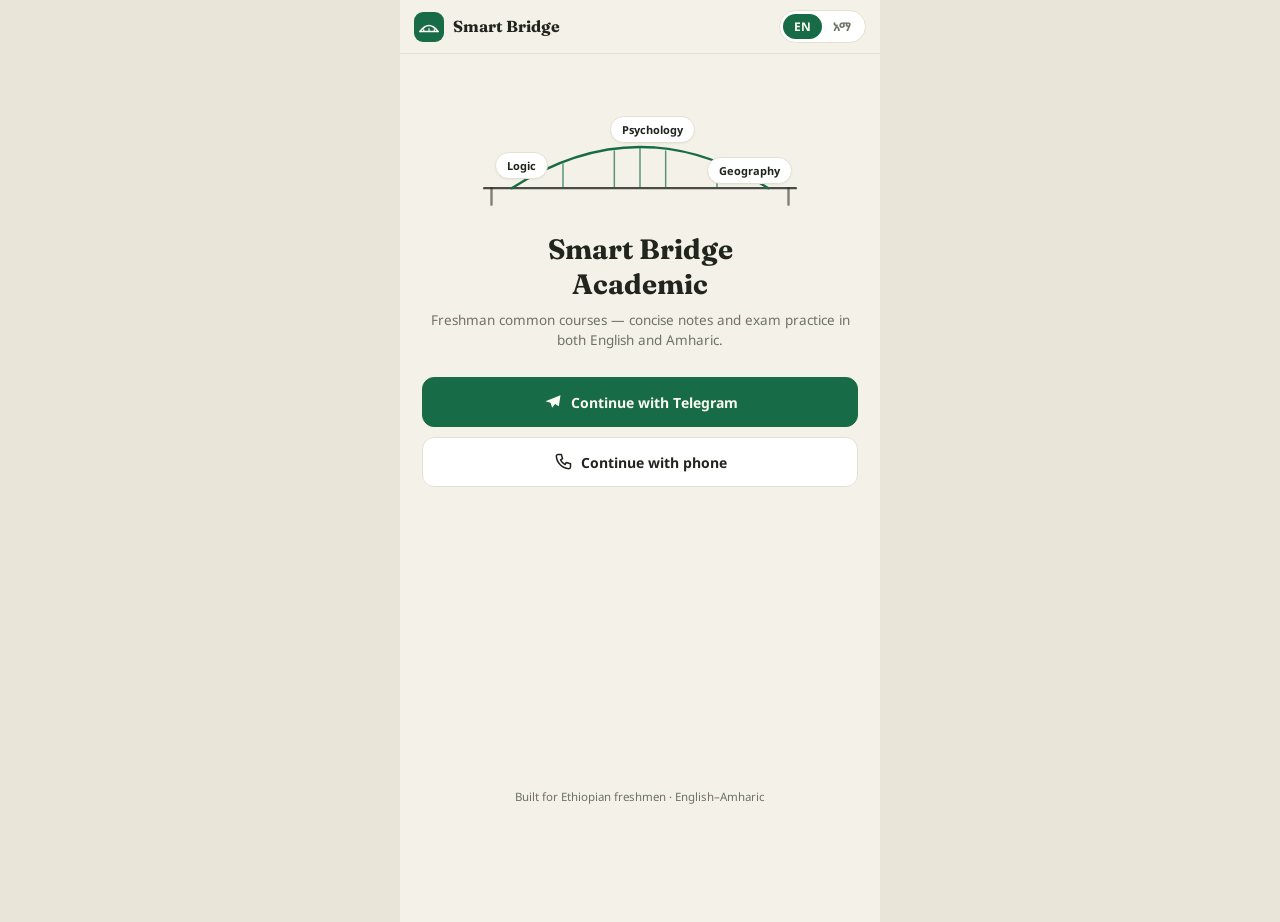
==== commit 8d090bdf: "Update fmt.Println message from 'Hello' to 'Goodbye'" ====
--- a/index.html
+++ b/index.html
@@ -1,549 +1,1018 @@
 <!DOCTYPE html>
-<html lang="en">
+<html lang="en" data-theme="light">
 <head>
-    <meta charset="UTF-8">
-    <meta name="viewport" content="width=device-width, initial-scale=1.0, maximum-scale=1.0, user-scalable=no">
-    <title>Smart Bridge Academic | 4.0 CGPA</title>
-    <script src="https://telegram.org/js/telegram-web-app.js"></script>
-    <script src="https://accounts.google.com/gsi/client" async defer></script>
-    <style>
-        :root {
-            --bg-color: #f0f2f5; 
-            --primary-green: #1a3a3a;
-            --accent-gold: #ffb800; /* For 4.0 GPA Motivation */
-            --white: #ffffff;
-            --text-main: #1a1a1a;
-            --text-sub: #666;
-            --card-radius: 16px;
-            --accent-blue: #007bff;
-        }
-
-        body {
-            font-family: 'Segoe UI', Roboto, Helvetica, Arial, sans-serif;
-            background-color: var(--bg-color);
-            margin: 0; padding: 0; color: var(--text-main);
-            -webkit-tap-highlight-color: transparent;
-        }
-        /* ... styles unchanged ... */
-        .auth-overlay {
-            position: fixed; top: 0; left: 0; width: 100vw; height: 100vh;
-            background: #02132b; z-index: 9999; display: flex; justify-content: center; align-items: center;
-        }
-        .auth-card {
-            background: linear-gradient(180deg, #1a3a3a 0%, #0d1f1f 100%);
-            width: 85%; max-width: 350px; padding: 30px 20px; border-radius: 25px; position: relative;
-            box-shadow: 0 10px 30px rgba(0,0,0,0.5); text-align: center;
-        }
-        .auth-input {
-            width: 100%; box-sizing: border-box; padding: 14px; margin-bottom: 15px;
-            background: rgba(255,255,255,0.1); border: 1px solid rgba(255,255,255,0.1);
-            border-radius: 12px; color: white; outline: none; transition: 0.3s;
-        }
-        .auth-input:focus { border-color: var(--accent-gold); }
-        .auth-btn {
-            width: 100%; padding: 14px; border: none; border-radius: 12px;
-            background: var(--accent-gold); color: #000; font-weight: 800; cursor: pointer;
-            margin-top: 10px; text-transform: uppercase; letter-spacing: 1px;
-        }
-        /* Rest of your CSS remains unchanged ... */
-           /* --- Course Library UI --- */
-        .header-section { 
-            padding: 30px 20px; 
-            background: linear-gradient(135deg, var(--primary-green) 0%, #2c5d5d 100%);
-            color: white;
-            border-bottom-left-radius: 30px;
-            border-bottom-right-radius: 30px;
-        }
-        .library-title { font-size: 24px; font-weight: 800; margin: 0; }
-        .library-subtitle { font-size: 13px; opacity: 0.8; margin-top: 5px; }
-
-        /* Progress Bar Style */
-        .progress-container {
-            width: 100%; height: 6px; background: #eee; border-radius: 10px; margin-top: 10px; overflow: hidden;
-        }
-        .progress-fill { height: 100%; background: var(--accent-gold); width: 0%; transition: width 0.5s; }
-
-        .course-list { padding: 20px; padding-bottom: 100px; }
-        .course-card {
-            background: var(--white); border-radius: var(--card-radius);
-            padding: 18px; margin-bottom: 15px; display: flex; align-items: center;
-            box-shadow: 0 4px 12px rgba(0,0,0,0.05); cursor: pointer;
-            position: relative;
-        }
-        .course-icon-bg {
-            width: 55px; height: 55px; background: #f0f7f7;
-            border-radius: 15px; display: flex; align-items: center;
-            justify-content: center; font-size: 28px; margin-right: 15px;
-        }
-        .course-info { flex-grow: 1; }
-        .course-name { font-size: 16px; font-weight: 700; color: var(--primary-green); margin: 0; }
-        .course-meta { font-size: 12px; color: var(--text-sub); margin-top: 4px; }
-
-        /* --- Language Toggle --- */
-        .lang-switch {
-            display: flex; background: rgba(255,255,255,0.1); border-radius: 20px;
-            padding: 4px; margin-top: 15px; width: fit-content;
-        }
-        .lang-btn {
-            padding: 5px 15px; border-radius: 15px; font-size: 12px; cursor: pointer; border: none;
-            background: transparent; color: white;
-        }
-        .lang-btn.active { background: var(--accent-gold); color: black; font-weight: bold; }
-
-        /* --- Chapter Detail UI --- */
-        .chapter-card {
-            background: white; border-radius: var(--card-radius);
-            margin: 15px 20px; padding: 20px; box-shadow: 0 4px 15px rgba(0,0,0,0.05);
-        }
-        .chapter-title { font-size: 15px; font-weight: 700; margin-bottom: 12px; color: var(--primary-green); }
-        .mode-container { display: grid; grid-template-columns: 1fr 1fr; gap: 10px; }
-        .mode-box {
-            border: 1px solid #f0f0f0; border-radius: 12px; padding: 12px;
-            text-align: center; cursor: pointer; background: #fdfdfd;
-        }
-        .mode-box:active { background: #f0f7f7; }
-        .mode-label { font-size: 13px; font-weight: 700; display: block; }
-        .mode-count { font-size: 10px; color: #888; margin-top: 4px; }
-        
-        /* ...omitted for brevity... */
-        .bottom-nav {
-            position: fixed; bottom: 0; width: 100%; background: white;
-            display: flex; justify-content: space-around; padding: 10px 0;
-            box-shadow: 0 -5px 20px rgba(0,0,0,0.08); z-index: 100;
-        }
-        .nav-item { text-align: center; font-size: 10px; color: #bbb; cursor: pointer; flex: 1; }
-        .nav-item.active { color: var(--primary-green); font-weight: bold; }
-        .nav-icon { font-size: 20px; margin-bottom: 2px; }
-
-        .view { display: none; min-height: 100vh; }
-        .view.active { display: block; animation: slideUp 0.3s ease-out; }
-        @keyframes slideUp { from { transform: translateY(20px); opacity: 0; } to { transform: translateY(0); opacity: 1; } }
-    </style>
+<meta charset="utf-8">
+<meta name="viewport" content="width=device-width, initial-scale=1, viewport-fit=cover, user-scalable=no">
+<title>Smart Bridge Academic</title>
+<script src="https://telegram.org/js/telegram-web-app.js"></script>
+<link rel="preconnect" href="https://fonts.googleapis.com">
+<link rel="preconnect" href="https://fonts.gstatic.com" crossorigin>
+<link href="https://fonts.googleapis.com/css2?family=Fraunces:opsz,wght@9..144,500..700&family=Noto+Sans+Ethiopic:wght@400;500;600;700;800&display=swap" rel="stylesheet">
+<style>
+/* ---------- ገጽታ / theme ---------- */
+:root{
+  --page:#E9E5D8; --bg:#F4F1E8; --surface:#FFFFFF; --surface2:#FAF8F1;
+  --ink:#20251D; --muted:#6C7365; --line:#E4E0D1;
+  --brand:#186B47; --on-brand:#FBFAF4; --hero:#14382A; --hero-ink:#F2EFE3;
+  --amber:#DD9523; --amber-soft:#F6E7CC; --amber-ink:#8A5A10;
+  --ok:#1F7A3D; --ok-soft:#E1F1E3; --bad:#B3372E; --bad-soft:#F9E4E1;
+  --shadow:0 1px 2px rgba(28,32,24,.05), 0 10px 26px -14px rgba(28,32,24,.16);
+}
+html[data-theme="dark"]{
+  --page:#0B0E09; --bg:#12160F; --surface:#1B2118; --surface2:#161B13;
+  --ink:#ECEAE0; --muted:#99A18D; --line:#2B3226;
+  --brand:#4FB57E; --on-brand:#0D130E; --hero:#182A20; --hero-ink:#ECEAE0;
+  --amber:#E4A64C; --amber-soft:#3A2F1B; --amber-ink:#EBC98A;
+  --ok:#57B876; --ok-soft:#1D2B1F; --bad:#E07A6E; --bad-soft:#331D1A;
+  --shadow:0 1px 2px rgba(0,0,0,.3), 0 10px 26px -14px rgba(0,0,0,.5);
+}
+*{box-sizing:border-box;margin:0;padding:0}
+html,body{height:100%}
+body{background:var(--page);color:var(--ink);font-family:'Noto Sans Ethiopic',-apple-system,'Segoe UI',sans-serif;font-size:15px;line-height:1.55;-webkit-font-smoothing:antialiased}
+#app{max-width:480px;margin:0 auto;min-height:100dvh;background:var(--bg);position:relative}
+#screen{padding-bottom:88px}
+.ic{width:20px;height:20px;flex:none;display:inline-block;vertical-align:middle}
+b,strong{font-weight:700}
+mark{background:var(--amber-soft);color:var(--amber-ink);border-radius:3px;padding:0 2px}
+button{-webkit-tap-highlight-color:transparent}
+
+/* ---------- ጭብጥ / header ---------- */
+.top{position:sticky;top:0;z-index:20;display:flex;align-items:center;gap:10px;padding:10px 14px;background:color-mix(in srgb, var(--bg) 88%, transparent);backdrop-filter:blur(12px);border-bottom:1px solid var(--line)}
+.top-title{font-family:'Fraunces','Noto Sans Ethiopic',serif;font-weight:600;font-size:16.5px;flex:1;min-width:0;white-space:nowrap;overflow:hidden;text-overflow:ellipsis}
+.wordmark{font-family:'Fraunces','Noto Sans Ethiopic',serif;font-weight:700;font-size:16px;flex:1;display:flex;align-items:center;gap:9px;min-width:0}
+.wordmark span{white-space:nowrap;overflow:hidden;text-overflow:ellipsis}
+.iconbtn{width:36px;height:36px;border-radius:10px;border:1px solid var(--line);background:var(--surface);color:var(--ink);display:grid;place-items:center;cursor:pointer;flex:none}
+.seg{display:flex;background:var(--surface);border:1px solid var(--line);border-radius:999px;padding:3px;flex:none}
+.seg button{border:0;background:transparent;color:var(--muted);font-family:inherit;font-weight:700;font-size:12px;padding:4px 11px;border-radius:999px;cursor:pointer}
+.seg button.on{background:var(--brand);color:var(--on-brand)}
+
+/* ---------- አጠቃላይ ኤለመንቶች ---------- */
+.btn{display:inline-flex;align-items:center;justify-content:center;gap:8px;font-family:inherit;font-weight:700;font-size:14px;border-radius:12px;border:1px solid var(--line);background:var(--surface);color:var(--ink);padding:11px 16px;cursor:pointer}
+.btn.primary{background:var(--brand);border-color:var(--brand);color:var(--on-brand)}
+.btn.ghost{background:transparent}
+.btn:disabled{opacity:.4;cursor:default}
+.btn.big{width:100%;padding:14px}
+.card{background:var(--surface);border:1px solid var(--line);border-radius:16px;box-shadow:var(--shadow)}
+.view{animation:vin .3s ease both}
+@keyframes vin{from{opacity:0;transform:translateY(10px)}to{opacity:1;transform:none}}
+@keyframes rise{from{opacity:0;transform:translateY(8px)}to{opacity:1;transform:none}}
+@keyframes shake{0%,100%{transform:none}25%{transform:translateX(-4px)}75%{transform:translateX(4px)}}
+
+/* ---------- የግብዣ ሰሌዳ / login ---------- */
+.login-wrap{padding:8px 22px 28px;display:flex;flex-direction:column;min-height:calc(100dvh - 120px)}
+.bridge-art{position:relative;margin:18px auto 4px;max-width:330px;width:100%}
+.bridge-art svg{width:100%;display:block}
+.fpill{position:absolute;font-size:11px;font-weight:700;padding:4px 11px;border-radius:99px;background:var(--surface);border:1px solid var(--line);box-shadow:var(--shadow)}
+.lg-title{font-family:'Fraunces','Noto Sans Ethiopic',serif;font-size:28px;font-weight:700;text-align:center;margin-top:10px;line-height:1.25}
+.lg-sub{text-align:center;color:var(--muted);font-size:13.5px;margin:8px 0 26px}
+.lg-btns{display:flex;flex-direction:column;gap:10px}
+.lg-note{text-align:center;color:var(--muted);font-size:11.5px;margin-top:auto;padding-top:24px}
+.field{margin-top:14px}
+.field label{font-size:12.5px;font-weight:700;color:var(--muted);display:block;margin-bottom:7px}
+.phone-row{display:flex;gap:8px}
+.prefix{padding:12px 14px;border:1px solid var(--line);border-radius:12px;background:var(--surface);font-weight:700;flex:none}
+.inp{width:100%;font-family:inherit;font-size:15px;padding:12px 14px;border:1px solid var(--line);border-radius:12px;background:var(--surface);color:var(--ink);outline:none}
+.inp:focus{border-color:var(--brand)}
+.otp{font-size:26px;letter-spacing:14px;text-align:center;font-family:'Fraunces',serif}
+.hintrow{text-align:center;margin-top:12px}
+.hint{display:inline-flex;font-size:12px;color:var(--amber-ink);background:var(--amber-soft);padding:5px 13px;border-radius:99px;font-weight:700}
+
+/* ---------- መነሻ / home ---------- */
+.hero{position:relative;margin:14px 16px 0;padding:18px;border-radius:20px;background:var(--hero);color:var(--hero-ink);overflow:hidden}
+.hero-bridge{position:absolute;right:-8px;bottom:-4px;width:230px;opacity:.4;pointer-events:none}
+.hero-row{display:flex;justify-content:space-between;align-items:flex-start;gap:12px;position:relative;z-index:2}
+.eyebrow{font-size:10.5px;letter-spacing:.16em;text-transform:uppercase;opacity:.7;font-weight:700}
+.hero h1{font-family:'Fraunces','Noto Sans Ethiopic',serif;font-size:25px;font-weight:700;margin:3px 0 5px;line-height:1.2}
+.hero-sub{opacity:.82;font-size:13px;max-width:230px}
+.avatar{width:46px;height:46px;border-radius:50%;background:var(--amber);color:#231703;display:grid;place-items:center;font-weight:700;font-family:'Fraunces',serif;font-size:19px;overflow:hidden;flex:none}
+.avatar img{width:100%;height:100%;object-fit:cover}
+.hero-stats{display:flex;gap:8px;margin-top:16px;position:relative;z-index:2}
+.hstat{flex:1;display:flex;flex-direction:column;align-items:center;gap:3px;padding:9px 6px;border-radius:13px;background:rgba(255,255,255,.08);border:1px solid rgba(255,255,255,.13)}
+.hstat .hbig{display:flex;align-items:center;gap:5px;font-weight:700;font-size:15px;font-family:'Fraunces','Noto Sans Ethiopic',serif}
+.hstat .hbig .ic{color:var(--amber)}
+.hstat .hlab{font-size:10px;opacity:.75;font-weight:600}
+.miniring{position:relative;width:38px;height:38px}
+.miniring svg{transform:rotate(-90deg);width:38px;height:38px}
+.miniring .mr-bg{fill:none;stroke:rgba(255,255,255,.22);stroke-width:5}
+.miniring .mr-fg{fill:none;stroke:var(--amber);stroke-width:5;stroke-linecap:round;stroke-dasharray:100;transition:stroke-dashoffset .6s}
+.miniring span{position:absolute;inset:0;display:grid;place-items:center;font-size:10px;font-weight:700}
+.sec{padding:20px 16px 0;display:flex;align-items:baseline;gap:8px}
+.sec h2{font-family:'Fraunces','Noto Sans Ethiopic',serif;font-size:17.5px;font-weight:600}
+.sec .count{font-size:12px;color:var(--muted);font-weight:600}
+.sec .more{margin-left:auto;font-size:12.5px;font-weight:700;color:var(--brand);background:none;border:0;cursor:pointer;font-family:inherit}
+.courses{display:grid;grid-template-columns:1fr 1fr;gap:10px;padding:10px 16px 0}
+.course{text-align:left;padding:14px;display:flex;flex-direction:column;gap:8px;cursor:pointer;font-family:inherit;color:inherit}
+.course-top{display:flex;justify-content:space-between;align-items:center}
+.ctile{width:38px;height:38px;border-radius:11px;display:grid;place-items:center;background:color-mix(in srgb,var(--cc) 14%, transparent);color:var(--cc)}
+.pct{font-size:11.5px;font-weight:700;color:var(--muted)}
+.course-name{font-weight:700;font-size:14px;line-height:1.35}
+.course-sub{font-size:11.5px;color:var(--muted);line-height:1.4}
+.pbar{height:5px;border-radius:99px;background:var(--line);overflow:hidden}
+.pbar i{display:block;height:100%;border-radius:99px;background:var(--cc)}
+.course-meta{font-size:11px;color:var(--muted)}
+.quick{display:grid;grid-template-columns:1fr 1fr;gap:10px;padding:10px 16px 4px}
+.qchip{display:flex;align-items:center;gap:10px;padding:13px 14px;font-family:inherit;color:inherit;cursor:pointer;text-align:left}
+.qchip .ic{color:var(--brand)}
+.qchip b{margin-left:auto;font-family:'Fraunces',serif;font-size:16px}
+.cont{display:flex;align-items:center;gap:12px;margin:14px 16px 0;padding:12px 14px;cursor:pointer;width:calc(100% - 32px);font-family:inherit;color:inherit;text-align:left}
+.cont-ic{width:40px;height:40px;border-radius:11px;display:grid;place-items:center;background:color-mix(in srgb,var(--cc) 14%, transparent);color:var(--cc);flex:none}
+.lbl{font-size:10px;letter-spacing:.14em;text-transform:uppercase;color:var(--muted);font-weight:700}
+.cont-title{font-weight:700;font-size:14px}
+
+/* ---------- ኮርስ / ምዕራፍ ---------- */
+.course-head{display:flex;gap:14px;align-items:center;margin:14px 16px 0;padding:16px}
+.chlist{display:flex;flex-direction:column;gap:10px;padding:12px 16px 0}
+.chrow{display:flex;gap:12px;padding:14px;align-items:center;cursor:pointer}
+.ch-num{font-family:'Fraunces',serif;font-weight:700;font-size:16px;color:var(--muted);width:24px;flex:none}
+.ch-mid{flex:1;min-width:0}
+.ch-title{font-weight:700;font-size:14.5px;line-height:1.3}
+.ch-sub{font-size:11.5px;color:var(--muted)}
+.ch-tags{display:flex;gap:6px;margin-top:7px;flex-wrap:wrap}
+.tag{font-size:10.5px;font-weight:700;padding:2px 9px;border-radius:99px;background:var(--ok-soft);color:var(--ok);display:inline-flex;align-items:center;gap:4px}
+.tag.amber{background:var(--amber-soft);color:var(--amber-ink)}
+.ch-btns{display:flex;flex-direction:column;gap:6px;flex:none}
+.mini{display:inline-flex;align-items:center;gap:6px;font-family:inherit;font-size:12px;font-weight:700;padding:7px 11px;border-radius:9px;border:1px solid var(--line);background:var(--surface2);color:var(--ink);cursor:pointer}
+.mini .ic{width:14px;height:14px}
+.mini.acc{background:var(--brand);border-color:var(--brand);color:var(--on-brand)}
+
+/* ---------- ማስታወሻዎች ---------- */
+.notes-bar{display:flex;align-items:center;justify-content:space-between;padding:16px 16px 8px;gap:10px}
+.notes-bar .lbl{letter-spacing:.14em}
+.bm-btn{width:38px;height:38px;border-radius:11px;border:1px solid var(--line);background:var(--surface);display:grid;place-items:center;color:var(--muted);cursor:pointer;flex:none}
+.bm-btn.on{color:var(--amber);border-color:var(--amber);background:var(--amber-soft)}
+.notes-card{margin:0 16px;padding:4px 18px}
+ol.notes{list-style:none;counter-reset:n}
+ol.notes li{counter-increment:n;display:flex;gap:12px;padding:14px 0;border-bottom:1px dashed var(--line)}
+ol.notes li:last-child{border-bottom:0}
+ol.notes li::before{content:counter(n,decimal-leading-zero);font-family:'Fraunces',serif;font-weight:700;font-size:13px;color:var(--brand);padding-top:2px;flex:none}
+ol.notes p{font-size:14px;flex:1}
+.gotit{margin:14px 16px 0;width:calc(100% - 32px)}
+.chipx{font-size:12px;font-weight:700;padding:6px 12px;border-radius:99px;border:1px solid var(--line);background:var(--surface);color:var(--muted);cursor:pointer;font-family:inherit}
+
+/* ---------- ፈተና / quiz ---------- */
+.qwrap{padding:14px 16px 0}
+.qmeta{display:flex;justify-content:space-between;font-size:12px;color:var(--muted);font-weight:700}
+.qbar{height:4px;background:var(--line);border-radius:99px;margin:8px 0 14px;overflow:hidden}
+.qbar i{display:block;height:100%;background:var(--brand);border-radius:99px;transition:width .3s}
+.qtext{font-family:'Fraunces','Noto Sans Ethiopic',serif;font-size:19px;font-weight:600;line-height:1.45;margin-bottom:14px}
+.qtext.sm{font-size:15px;margin-bottom:10px}
+.opts{display:flex;flex-direction:column;gap:9px}
+.opts.ro .opt{cursor:default}
+.opt{display:flex;align-items:center;gap:11px;width:100%;text-align:left;font-family:inherit;padding:12px;border-radius:13px;border:1.5px solid var(--line);background:var(--surface);cursor:pointer;color:var(--ink);font-size:14px}
+.opt .lt{width:26px;height:26px;border-radius:8px;display:grid;place-items:center;background:var(--surface2);border:1px solid var(--line);font-weight:700;font-size:12.5px;font-family:'Fraunces',serif;flex:none}
+.opt .ot{flex:1}
+.opt .mk{width:20px;flex:none}
+.opt .mk .ic{width:18px;height:18px}
+.opt.sel{border-color:var(--brand);background:color-mix(in srgb,var(--brand) 8%, var(--surface))}
+.opt.sel .lt{background:var(--brand);color:var(--on-brand);border-color:var(--brand)}
+.opt.ok{border-color:var(--ok);background:var(--ok-soft)}
+.opt.ok .lt{background:var(--ok);border-color:var(--ok);color:#fff}
+.opt.ok .mk{color:var(--ok)}
+.opt.bad{border-color:var(--bad);background:var(--bad-soft);animation:shake .3s}
+.opt.bad .lt{background:var(--bad);border-color:var(--bad);color:#fff}
+.opt.bad .mk{color:var(--bad)}
+.opt.dim{opacity:.5}
+.qfoot{margin-top:14px}
+.qfoot .btn{width:100%}
+.expl{margin-top:14px;padding:14px;border-radius:14px;border:1px solid var(--line);background:var(--surface2);animation:rise .35s ease both}
+.expl.good{border-color:color-mix(in srgb,var(--ok) 45%, var(--line))}
+.ex-verdict{display:flex;align-items:center;gap:7px;font-weight:700;font-size:13.5px;margin-bottom:6px}
+.ex-verdict.good{color:var(--ok)}
+.ex-verdict.poor{color:var(--bad)}
+.ex-verdict .ic{width:17px;height:17px}
+.expl p{font-size:13.5px}
+.bm-q{margin-top:11px;display:inline-flex;align-items:center;gap:6px;font-family:inherit;font-size:12px;font-weight:700;color:var(--muted);background:none;border:0;cursor:pointer;padding:0}
+.bm-q .ic{width:15px;height:15px}
+.bm-q.on{color:var(--amber)}
+.rescard{margin:18px 16px 0;padding:24px 20px;text-align:center}
+.ring{width:132px;height:132px;margin:0 auto 12px;position:relative}
+.ring svg{transform:rotate(-90deg);width:132px;height:132px}
+.rbg{fill:none;stroke:var(--line);stroke-width:9}
+.rfg{fill:none;stroke:var(--cc);stroke-width:9;stroke-linecap:round;stroke-dasharray:100;transition:stroke-dashoffset .9s cubic-bezier(.2,.7,.3,1)}
+.rnum{position:absolute;inset:0;display:flex;flex-direction:column;align-items:center;justify-content:center;font-family:'Fraunces',serif;font-weight:700;font-size:30px;line-height:1}
+.rnum span{font-size:13px;color:var(--muted);font-family:'Noto Sans Ethiopic'}
+.resline{font-size:14px;display:flex;justify-content:center;align-items:center;gap:6px;flex-wrap:wrap}
+.xpchip{display:inline-flex;align-items:center;gap:4px;color:var(--amber-ink);background:var(--amber-soft);border-radius:99px;padding:3px 10px;font-weight:700;font-size:12.5px}
+.xpchip .ic{width:13px;height:13px;color:var(--amber)}
+.resmsg{color:var(--muted);font-size:13.5px;margin:8px 0 18px}
+.btnrow{display:flex;gap:10px;justify-content:center}
+.btnrow .btn{flex:1}
+
+/* ---------- ደረጃ / leaderboard ---------- */
+.blist{display:flex;flex-direction:column;gap:8px;padding:12px 16px 0}
+.brow{display:flex;align-items:center;gap:12px;padding:12px 14px}
+.brow .rank{width:30px;height:30px;border-radius:9px;display:grid;place-items:center;font-family:'Fraunces',serif;font-weight:700;font-size:13.5px;background:var(--surface2);border:1px solid var(--line);color:var(--muted);flex:none}
+.rank.g{background:var(--amber-soft);color:var(--amber-ink);border-color:var(--amber)}
+.rank.s{background:var(--surface2);color:var(--ink)}
+.rank.b{background:color-mix(in srgb,#A15C2E 14%, var(--surface));color:#A15C2E;border-color:#A15C2E}
+.bname{flex:1;font-weight:700;font-size:14px;min-width:0;overflow:hidden;text-overflow:ellipsis;white-space:nowrap}
+.me-tag{font-size:10px;background:var(--brand);color:var(--on-brand);border-radius:99px;padding:2px 9px;font-weight:700;flex:none}
+.bpts{font-family:'Fraunces',serif;font-weight:700;flex:none}
+.brow.me{border-color:var(--brand);background:color-mix(in srgb,var(--brand) 8%, var(--surface))}
+
+/* ---------- መገለጫ / profile ---------- */
+.pcard{display:flex;gap:14px;align-items:center;margin:14px 16px 0;padding:16px}
+.pcard .avatar{width:52px;height:52px;font-size:21px}
+.pname{font-family:'Fraunces','Noto Sans Ethiopic',serif;font-weight:700;font-size:17px}
+.prole{font-size:12px;color:var(--muted)}
+.prank{margin-left:auto;font-size:11px;font-weight:700;color:var(--amber-ink);background:var(--amber-soft);border-radius:99px;padding:4px 10px;flex:none}
+.stats{display:grid;grid-template-columns:repeat(3,1fr);gap:10px;margin:10px 16px 0}
+.stat{padding:13px 8px;text-align:center}
+.stat b{display:block;font-family:'Fraunces',serif;font-size:20px}
+.stat span{font-size:10.5px;color:var(--muted);font-weight:600}
+.plist{padding:8px 16px 0;display:flex;flex-direction:column;gap:9px}
+.prow{display:flex;align-items:center;gap:8px;font-size:13px;font-weight:700}
+.pdot{width:9px;height:9px;border-radius:3px;flex:none}
+.ppct{margin-left:auto;font-family:'Fraunces',serif}
+.pbar.sm{height:4px}
+.signout{margin:20px 16px 0;width:calc(100% - 32px);color:var(--bad)}
+
+/* ---------- ፍለጋ / ቡክማርክ ---------- */
+.srch{padding:12px 16px 0}
+.chips{display:flex;gap:8px;flex-wrap:wrap;padding:12px 16px 0}
+.srlist{display:flex;flex-direction:column;gap:9px;padding:12px 16px 0}
+.sr{display:flex;gap:11px;padding:13px;text-align:left;font-family:inherit;color:inherit;cursor:pointer;width:100%;flex-wrap:wrap}
+.sr-main{flex:1;min-width:0}
+.sr-ic{width:34px;height:34px;border-radius:10px;background:var(--surface2);border:1px solid var(--line);display:grid;place-items:center;color:var(--brand);flex:none}
+.sr-t{font-weight:700;font-size:13.5px;line-height:1.35}
+.sr-s{font-size:12px;color:var(--muted);margin-top:2px}
+.sr-c{font-size:10.5px;color:var(--brand);font-weight:700;margin-top:4px;letter-spacing:.05em;text-transform:uppercase}
+.srq{flex-basis:100%;max-height:0;overflow:hidden;transition:max-height .35s ease}
+.sr.open .srq{max-height:800px}
+.qcard{padding:14px;background:var(--surface2)}
+.qex{font-size:12.5px;color:var(--muted);margin-top:10px;border-top:1px dashed var(--line);padding-top:10px}
+.empty{text-align:center;color:var(--muted);padding:44px 30px;font-size:13.5px}
+.empty .ic{width:34px;height:34px;margin-bottom:10px;color:var(--line)}
+.bmrow{display:flex;align-items:center;gap:11px;padding:13px 14px;cursor:pointer;font-family:inherit;color:inherit;text-align:left;width:100%}
+.bmrow .del{width:30px;height:30px;border-radius:9px;border:1px solid var(--line);background:var(--surface2);color:var(--muted);display:grid;place-items:center;cursor:pointer;flex:none}
+.bmrow .del .ic{width:15px;height:15px}
+
+/* ---------- ታብ ባር ---------- */
+#tabbar{position:fixed;bottom:0;left:50%;transform:translateX(-50%);width:100%;max-width:480px;display:flex;background:color-mix(in srgb, var(--surface) 92%, transparent);backdrop-filter:blur(14px);border-top:1px solid var(--line);padding:6px 8px calc(6px + env(safe-area-inset-bottom));z-index:30}
+#tabbar button{flex:1;display:flex;flex-direction:column;align-items:center;gap:3px;font-family:inherit;font-size:10.5px;font-weight:700;color:var(--muted);background:none;border:0;cursor:pointer;padding:5px 0;border-radius:10px}
+#tabbar button.on{color:var(--brand)}
+#tabbar.hidden{display:none}
+#toasts{position:fixed;top:14px;left:50%;transform:translateX(-50%);z-index:60;display:flex;flex-direction:column;gap:8px;align-items:center;pointer-events:none;width:max-content;max-width:90vw}
+.toast{display:flex;align-items:center;gap:7px;background:var(--ink);color:var(--bg);padding:9px 16px;border-radius:99px;font-size:13px;font-weight:700;opacity:0;transform:translateY(-12px);transition:.25s;box-shadow:var(--shadow)}
+.toast.on{opacity:1;transform:none}
+.toast .ic{width:15px;height:15px;color:var(--amber)}
+</style>
 </head>
 <body>
-
-    <!-- Auth overlay: shown only if Telegram data not available -->
-    <div id="auth-overlay" class="auth-overlay">
-        <div class="auth-card" style="max-height:90vh; overflow-y:auto; text-align:center;">
-            <h1 style="color:var(--accent-gold); font-size:28px; margin-bottom:5px;">Smart Bridge</h1>
-            <p style="color:#ccc; font-size:12px; margin-bottom:24px;">Road to 4.0 CGPA 🚀</p>
-
-            <!-- Telegram loading state -->
-            <div id="tg-loading-panel">
-                <div style="font-size:48px; margin-bottom:12px;">✈️</div>
-                <p style="color:#ccc; font-size:14px; margin-bottom:6px;">Connecting to Telegram...</p>
-                <p style="color:#888; font-size:12px;">Please wait</p>
-            </div>
-
-            <!-- Fallback: manual phone login (if not in Telegram) -->
-            <div id="login-panel" style="display:none;">
-                <div style="background:rgba(255,184,0,0.12); border:1px solid rgba(255,184,0,0.3); border-radius:12px; padding:12px; margin-bottom:18px;">
-                    <p style="color:#ffb800; font-size:12px; margin:0;">⚠️ Open this app inside Telegram for automatic login</p>
-                </div>
-
-                <!-- Tab row -->
-                <div style="display:flex; background:rgba(255,255,255,0.08); border-radius:12px; padding:4px; margin-bottom:18px;">
-                    <button id="tab-email-btn" onclick="switchLoginTab('email')"
-                        style="flex:1; padding:9px 0; border:none; border-radius:9px; font-size:13px; font-weight:600; cursor:pointer; background:var(--accent-gold); color:#000; transition:0.2s;">
-                        📧 Email
-                    </button>
-                    <button id="tab-phone-btn" onclick="switchLoginTab('phone')"
-                        style="flex:1; padding:9px 0; border:none; border-radius:9px; font-size:13px; font-weight:600; cursor:pointer; background:transparent; color:#aaa; transition:0.2s;">
-                        📱 Phone
-                    </button>
-                </div>
-
-                <!-- Email tab -->
-                <div id="login-email-tab">
-                    <label style="color:#ccc; font-size:12px; display:block; text-align:left; margin-bottom:6px;">Email address</label>
-                    <input type="email" id="login-email" class="auth-input" placeholder="you@example.com">
-                    <button class="auth-btn" onclick="performLoginEmail()">CONTINUE</button>
-                </div>
-
-                <!-- Phone tab -->
-                <div id="login-phone-tab" style="display:none;">
-                    <label style="color:#ccc; font-size:12px; display:block; text-align:left; margin-bottom:6px;">Phone Number</label>
-                    <input type="tel" id="login-phone" class="auth-input" placeholder="09XXXXXXXX" pattern="^09\d{8}$">
-                    <label style="color:#ccc; font-size:12px; display:block; text-align:left; margin-bottom:6px;">Password</label>
-                    <input type="password" id="login-pass" class="auth-input" placeholder="Password">
-                    <button class="auth-btn" onclick="performLogin()">LOGIN</button>
-                </div>
-
-                <p style="color:#888; font-size:13px; margin-top:15px;" onclick="toggleAuth(true)">New here? <b style="color:white; cursor:pointer;">Register</b></p>
-            </div>
-
-            <!-- REGISTER PANEL -->
-            <div id="signup-panel" style="display:none;">
-                <button onclick="toggleAuth(false)"
-                    style="background:none; border:none; color:#aaa; font-size:13px; cursor:pointer; display:flex; align-items:center; gap:5px; margin-bottom:14px; padding:0;">
-                    ← Back to login
-                </button>
-                <p style="color:#ccc; font-size:13px; margin-bottom:18px;">Create your account</p>
-                <label style="color:#ccc; font-size:12px; display:block; text-align:left; margin-bottom:6px;">Full Name</label>
-                <input type="text" id="reg-name" class="auth-input" placeholder="e.g. Dawit Bekele">
-                <label style="color:#ccc; font-size:12px; display:block; text-align:left; margin-bottom:6px;">Phone Number</label>
-                <input type="tel" id="reg-phone" class="auth-input" placeholder="09XXXXXXXX" pattern="^09\d{8}$">
-                <label style="color:#ccc; font-size:12px; display:block; text-align:left; margin-bottom:6px;">Email (optional)</label>
-                <input type="email" id="reg-email" class="auth-input" placeholder="you@example.com">
-                <label style="color:#ccc; font-size:12px; display:block; text-align:left; margin-bottom:6px;">University / College</label>
-                <input type="text" id="reg-university" class="auth-input" placeholder="e.g. Jimma University">
-                <label style="color:#ccc; font-size:12px; display:block; text-align:left; margin-bottom:6px;">Password</label>
-                <input type="password" id="reg-pass" class="auth-input" placeholder="Min. 8 characters">
-                <label style="color:#ccc; font-size:12px; display:block; text-align:left; margin-bottom:6px;">Confirm Password</label>
-                <input type="password" id="reg-pass2" class="auth-input" placeholder="Re-enter password">
-                <button class="auth-btn" onclick="performSignup()">CREATE ACCOUNT</button>
-                <p style="color:#888; font-size:13px; margin-top:15px;" onclick="toggleAuth(false)">Have account? <b style="color:white; cursor:pointer;">Login</b></p>
-            </div>
-        </div>
-    </div>
-
-    <div id="library-view" class="view active">
-        <div class="header-section">
-            <div style="display: flex; justify-content: space-between; align-items: center;">
-                <h1 class="library-title">Course Library</h1>
-                <span id="gpa-badge" style="background:var(--accent-gold); color:black; padding:4px 10px; border-radius:10px; font-weight:bold; font-size:12px;">Goal: 4.0</span>
-            </div>
-            <p class="library-subtitle">Bilingual materials for All Freshman Students.</p>
-        </div>
-        <div class="course-list" id="course-container"></div>
-    </div>
-
-    <div id="detail-view" class="view">
-        <div class="header-section">
-            <button onclick="navigate('library-view')" style="background:none; border:none; color:white; font-size:18px; cursor:pointer; padding:0; margin-bottom:10px;">← Back</button>
-            <h1 id="selected-course-title" data-id="" style="margin:0; font-size: 22px;">Course</h1>
-            <div class="lang-switch">
-                <button id="btn-en" class="lang-btn active" onclick="setLanguage('en')">English 🇬🇧</button>
-                <button id="btn-am" class="lang-btn" onclick="setLanguage('am')">አማርኛ 🇪🇹</button>
-            </div>
-        </div>
-        <div id="chapters-container"></div>
-    </div>
-
-    <div id="profile-view" class="view">
-        <div style="padding:40px 20px; text-align:center;">
-            <div id="profile-avatar" style="width:80px; height:80px; background:var(--primary-green); border-radius:50%; margin: 0 auto 15px; display:flex; align-items:center; justify-content:center; color:white; font-size:36px;">
-                👤
-            </div>
-            <h2 id="user-display" style="margin-bottom:5px;">Student Name</h2>
-            <p id="user-phone-display" style="color: #666; margin-top:0;"></p>
-            <span id="tg-login-badge" style="display:none; background:#229ED9; color:white; font-size:11px; padding:3px 10px; border-radius:20px; font-weight:600;">✈️ Telegram Login</span>
-            
-            <div style="display:grid; grid-template-columns: 1fr 1fr; gap:15px; margin:25px 0;">
-                <div style="background:white; padding:15px; border-radius:15px; box-shadow:0 2px 10px rgba(0,0,0,0.05);">
-                    <div style="font-size:20px; font-weight:bold; color:var(--primary-green);">0</div>
-                    <div style="font-size:11px; color:#888;">Quizzes Taken</div>
-                </div>
-                <div style="background:white; padding:15px; border-radius:15px; box-shadow:0 2px 10px rgba(0,0,0,0.05);">
-                    <div style="font-size:20px; font-weight:bold; color:var(--accent-gold);">0%</div>
-                    <div style="font-size:11px; color:#888;">Avg. Score</div>
-                </div>
-            </div>
-
-            <button class="auth-btn" style="background:#ff4d4d; color:white;" onclick="performLogout()">Logout Account</button>
-        </div>
-    </div>
-
-    <nav class="bottom-nav">
-        <div class="nav-item active" onclick="navigate('library-view')">
-            <div class="nav-icon">📚</div>
-            Courses
-        </div>
-        <div class="nav-item" onclick="navigate('profile-view')">
-            <div class="nav-icon">👤</div>
-            Profile
-        </div>
-    </nav>
-
-    <script>
-        // Extended Course Data with Bilingual Support and progress
-        const courses = [
-            { id: 1, name: "Logic", amName: "ሎጂክ", chapters: 4, qs: 4, icon: "📖", desc: "Master critical thinking and formal reasoning.", progress: 0 },
-            { id: 2, name: "General Psychology", amName: "የሁሉም ሰው ስነ-ልቦና", chapters: 4, qs: 1, icon: "🧠", desc: "Understanding human behavior and mind.", progress: 0 },
-            { id: 3, name: "Geography of Ethiopia", amName: "የኢትዮጵያ ጂኦግራፊ", chapters: 3, qs: 1, icon: "🌍", desc: "Explore Ethiopia's landscape.", progress: 0 },
-            { id: 4, name: "Anthropology", amName: "አንትሮፖሎጂ", chapters: 3, qs: 0, icon: "👤", desc: "Study of human societies and cultures.", progress: 0 },
-            { id: 5, name: "Moral & Civic Education", amName: "ሞራል እና ሲቪክ", chapters: 3, qs: 1, icon: "⚖️", desc: "Ethics and citizenship in Ethiopia.", progress: 0 },
-            { id: 6, name: "Math for Social Sciences", amName: "ለማህበራዊ ሳይንሳት ሂሳብ", chapters: 3, qs: 0, icon: "📐", desc: "Applied mathematics for economics.", progress: 0 },
-            { id: 7, name: "Communicative English skill II", amName: "የመገናኛ እንሊዝኛ II", chapters: 5, qs: 2, icon: "💬", desc: "Advanced language and writing skills.", progress: 0 },
-            { id: 8, name: "Economics", amName: "ኢኮኖሚክስ", chapters: 6, qs: 5, icon: "📊", desc: "Principles of micro and macro economics.", progress: 0 },
-            { id: 9, name: "Global Trends", amName: "ዓለም አቀፍ ትውልድ", chapters: 4, qs: 1, icon: "🌐", desc: "Understanding international relations.", progress: 0 },
-            { id: 10, name: "Entrepreneurship", amName: "ኢንተርፕሩነርሺፕ", chapters: 4, qs: 2, icon: "💡", desc: "Developing business and innovation skills.", progress: 0 },
-            { id: 11, name: "History of Ethiopia", amName: "የኢትዮጵያ ታሪክ", chapters: 5, qs: 3, icon: "🏛️", desc: "Chronicles of the Horn of Africa.", progress: 0 },
-            { id: 12, name: "Emerging Technology", amName: "አዳዲስ ቴክኖሎጂዎች", chapters: 3, qs: 4, icon: "🚀", desc: "AI, IoT, and future tech trends.", progress: 0 },
-            { id: 13, name: "Communicative English skill I", amName: "እንግሊዝኛ I", chapters: 4, qs: 2, icon: "🔍", desc: "Advanced language and writing skills.", progress: 0 },
-            { id: 14, name: "Inclusiveness", amName: "ስተዳደርነት", chapters: 3, qs: 1, icon: "🤝", desc: "Special needs and inclusive society.", progress: 0 }
-        ];
-
-        // Logic course, Chapter 1 notes (cleaned up)
-        const logicNotes = `
-            <div>
-            <h3>CHAPTER ONE: INTRODUCING PHILOSOPHY</h3>
-            <h4>Chapter Overview</h4>
-            <p>Logic is often treated simultaneously as a field of study and as an instrument.</p>
-            <ul>
-                <li>As a field of study, it is a branch of philosophy that deals with the study of arguments and the principles and methods of right reasoning.</li>
-                <li>As an instrument, it is something we can use to formulate our own rational arguments and critically evaluate the soundness of others’ arguments.</li>
-            </ul>
-            <p>Before logic itself became a field of study, philosophers have been using it as a basic tool to investigate issues that won their philosophical attention, such as reality, knowledge, and value.</p>
-            <p>It is a rational and critical enterprise that tries to formulate and answer fundamental questions through an intensive application of reason- an application that draws on analysis, comparison, and evaluation. It involves reason, rational criticism, examination, and analysis.</p>
-            <h4>Meaning and Nature of Philosophy</h4>
-             <p>Because of its universal nature, it is difficult to define philosophy in terms of a specific subject matter. Because philosophy has no a specific subject matter to primarily deal with. Philosophy deals primarily with issues. What contents philosophy has are not the specific subject matters, but issues, which are universal in nature.</p>
-            <p>Philosophy is not as elusive as it is often thought to be. Nor is it remote from our various problems. It is unanimously agreed that the best way to learn and understand philosophy is to philosophize; i.e., to be confronted (መጋፈጥ) with philosophical questions, to use philosophical language, to become acquainted (መተዋወቅ) with differing philosophical positions and maneuvers (ዘዴ), to read the philosophers themselves, and to grapple (መተናነቅ) with the issues for oneself.</p>
-            <p>Socrates once stated that “Wonder is the feeling of a philosopher, and philosophy begins in wonder”. It is true that most of us may not have a clear knowledge about the history, nature, language, and issues of philosophy. But, we all think and reflect in our own way about issues that matter us most. We all have touched and moved by the feelings of wonder from which all philosophy derives. Thus, we all participate, more or less, in philosophical issues, even though thinking alone cannot make us philosophers.</p>
-            <p>However, we can define it etymologically, the word ― philosophy comes from two Greek words:</p>
-            <ul>
-                <li><strong>Philo</strong> which mean love and</li>
-                <li><strong>Sophia</strong> which mean wisdom.</li>
-            </ul>
-            <p>Thus, the literal definition of philosophy is “love of wisdom”.</p>
-            <p>The ancient Greek thinker Pythagoras was the first to use the word philosopher to call a person who clearly shows a marked curiosity in the things he experiences. Anyone who raises questions, such as:</p>
-            <ul>
-                <li>Does God exists?</li>
-                <li>What is reality?</li>
-                <li>What is the ultimate source of being?</li>
-                <li>What is knowledge?</li>
-                <li>What does it mean to know?</li>
-                <li>How do we come to know?</li>
-                <li>What is value?</li>
-            </ul>
-            <p>Nevertheless, this is not sufficient by itself to understand philosophy, for not all wisdoms are philosophy. The wisdom that philosophers seek is not the wisdom of the expertise or technical skills of professionals. Someone may be encyclopedic, and thus seemingly intelligent, but he may actually be foolish when it comes to understanding the meaning and significance of what he knows.</p>
-            <p>According to Socrates, wisdom consists of a critical habit መሰረታዊ ልማድ and eternal vigilance about all things ስለ ሁሉም ነገር ዘላለማዊ ንቃት and a reverence for truth ለእውነት አክብሮት, whatever its form, and wherever its place.</p>
-            <p>Based on the Socratic understanding of wisdom, philosophy, as a pursuit of wisdom, is, thus, the development of critical habits, the continuous search for truth, and the questioning of the apparent. To interrogate the obvious means to deal creatively with the phenomenal world, to go beyond the common understanding, and to speculate about things that other people accept with no doubt.</p>
-            <p>But, questioning/criticism is not the final end of philosophy, though raising the right question is often taken not only as the beginning and direction of philosophy but also as its essence. Raising the right question is an art that includes the ability to foresee (forecast) what is not readily obvious and to imagine different possibilities and alternatives of approaching the apparent. The philosophical enterprise, as Vincent Barry stated, is “an active imaginative process of formulating proper questions and resolving them by rigorous, persistent analysis”.</p>
-            <p>Accordingly, we can say that Philosophy has a constructive side, for it attempts to formulate rationally defensible answers to certain fundamental questions concerning the nature of reality, the nature of value, and the nature of knowledge and truth. At the same time, its critical side is manifested when it deals with giving a rational critic, analysis, clarification, and evaluation of answers given to basic metaphysical, epistemological, and axiological questions.</p>
-            <p>The other thing, which is worthy of noting, is that philosophy is an activity. It is not something that can be easily mastered or learned in schools. A philosopher is a great philosopher, not because he mastered philosophy, but because he did it. It is not his theory, but his extraordinary ability to critically think, to conceptualize, to analyze, to compare, to evaluate, and to understand- i.e., to philosophize- that makes him so. Of course, the product of philosophizing is philosophy as a product. However, what makes someone a great philosopher is not the produced philosophy, but his/her outstanding ability to philosophize.</p>
-            <h4>Basic Features of Philosophy</h4>
-            <p>As an academic discipline, philosophy has its own salient features that distinguishes it from other academic disciplines, be it natural, social and humanistic disciplines. The general features of philosophy can be summarized as follows:</p>
-            <ul>
-                <li>Philosophy is a set of views or beliefs about life and the universe, which are often held uncritically. We refer to this meaning as the informal sense of philosophy or having a philosophy. Usually when a person says my philosophy is, he or she is referring to an informal personal attitude to whatever topic is being discussed.</li>
-                <li>Philosophy is a process of reflecting on and criticizing our most deeply held conceptions and beliefs. This is the formal sense of doing philosophy. These two senses of philosophy having and doing cannot be treated entirely independent of each other. If we did not have a philosophy in the formal, personal sense, then we could not do a philosophy in the critical, reflective sense. However, having a philosophy is not sufficient for doing philosophy.</li>
-                <li>A genuine philosophical cannot be treated entirely independent of each other. It is open-minded and tolerant - willing to look at all sides of an issue without prejudice.</li>
-                <li>To philosophize is not merely (only) to read and know philosophy; there are skills of argumentation to be mastered, techniques of analysis to be employed, and a body of material to be appropriated such that we become able to think philosophically.</li>
-            <li>To philosophize also means to generalize. The accumulation of knowledge does not by itself lead to understanding, because it does not necessarily teach the mind to make a critical evaluation of facts that entail consistent and coherent judgment.</li>
-                <li>Philosophers, theologians, scientists, and others disagree:
-                    <ul>
-                        <li>First because they view things from different points of view and with different assumptions. Their personal experiences, cultural backgrounds, and training may vary widely.</li>
-                        <li>A second reason philosophers disagree is that they live in a changing universe. People change, society changes, and nature changes. Some people are responsive and sensitive to change.</li>
-                        <li>A third reason philosophers disagree is that they deal with an area of human experience in which the evidence is not complete. Different people may interpret the evidence we do have in various ways.</li>
-                    </ul>
-                </li>
-                <li>Philosophy is a rational attempt to look at the world as a whole. Philosophy seeks to combine the conclusions of the various sciences and human experience into some kind of consistent worldview. Philosophers wish to see life, not with the specialized slant of the scientist or the businessperson or the artist, but with the overall view of someone cognizant of life as a totality. Although there are difficulties and dangers in setting forth any worldview, there also are dangers in confining attention to fragments of human experience.</li>
-                <li>Philosophy attempts to bring the results of human inquiry into some meaningful interpretation that provides knowledge and insight for our lives.</li>
-                <li>Philosophy is the logical analysis of language and the clarification of the meaning of words and concepts.</li>
-            </ul>
-            <!-- More notes as needed... -->
-            </div>
-        `;
-
-        let currentLang = 'en';
-
-        function initApp() {
-            const container = document.getElementById('course-container');
-            container.innerHTML = courses.map(c => `
-                <div class="course-card" onclick="showCourse(${c.id})">
-                    <div class="course-icon-bg">${c.icon}</div>
-                    <div class="course-info">
-                        <div class="course-name">${currentLang === 'en' ? c.name : c.amName}</div>
-                        <div class="course-meta">${c.chapters} Chapters • Short Notes + MCQ</div>
-                        <div class="progress-container">
-                            <div class="progress-fill" style="width: ${c.progress || 0}%"></div>
-                        </div>
-                    </div>
-                    <div style="color:#ccc; margin-left:10px;">›</div>
-                </div>
-            `).join('');
-
-            if (localStorage.getItem('isLogged') === 'true') {
-                document.getElementById('auth-overlay').style.display = 'none';
-                updateProfileUI();
-            }
-        }
-
-        function setLanguage(lang) {
-            currentLang = lang;
-            document.getElementById('btn-en').classList.toggle('active', lang === 'en');
-            document.getElementById('btn-am').classList.toggle('active', lang === 'am');
-            // Re-render chapters to update language
-            const activeCourseId = document.getElementById('selected-course-title').dataset.id;
-            if (activeCourseId) showCourse(parseInt(activeCourseId));
-        }
-
-        // Fixed: only one definition for showCourse
-        function showCourse(id) {
-            const course = courses.find(c => c.id === id);
-            const titleElem = document.getElementById('selected-course-title');
-            titleElem.innerText = currentLang === 'en' ? course.name : course.amName || course.name;
-            titleElem.dataset.id = id;
-
-            const chaptersContainer = document.getElementById('chapters-container');
-            let chaptersHTML = '';
-            for (let i = 1; i <= course.chapters; i++) {
-                chaptersHTML += `
-                    <div class="chapter-card">
-                        <div class="chapter-title">
-                            ${currentLang === 'en' ? 'Chapter' : 'ምዕራፍ'} ${i}: 
-                            ${currentLang === 'en' ? 'Core Concepts' : 'ዋና ዋና ነጥቦች'}
-                        </div>
-                        <div class="mode-container">
-                            <div class="mode-box" onclick="alert('PDF loading...')">
-                                <span class="mode-label">⚡ Power Notes</span>
-                                <span class="mode-count">Read in ${currentLang === 'en' ? 'English' : 'አማርኛ'}</span>
-                            </div>
-                            <div class="mode-box" onclick="alert('Quiz session starting...')">
-                                <span class="mode-label">❓ Quiz Mode</span>
-                                <span class="mode-count">Exam Prep</span>
-                            </div>
-                        </div>
-                    </div>
-                `;
-            }
-            // If logic course, add special notes
-            if (course.name === "Logic") {
-                chaptersHTML += `<div style="margin-top:20px;">${logicNotes}</div>`;
-            }
-            chaptersContainer.innerHTML = chaptersHTML;
-            navigate('detail-view');
-        }
-        // For demo: Show alert instead of real PDF/quiz
-        function loadNotes(courseId, chapterNum) {
-            alert('PDF/notes viewer here for courseId: ' + courseId + ', chapter: ' + chapterNum);
-            // TODO: Implement document fetch/viewer
-        }
-        function startQuiz(courseId, chapterNum) {
-            alert('Quiz for courseId: ' + courseId + ', chapter: ' + chapterNum);
-            // TODO: Implement quiz logic
-        }
-
-        // --- Standard Auth and UI Logic ---
-        // ========== TELEGRAM AUTH (Primary) ==========
-        function initTelegramAuth() {
-            const tg = window.Telegram && window.Telegram.WebApp;
-
-            if (tg && tg.initDataUnsafe && tg.initDataUnsafe.user) {
-                // ✅ Inside Telegram — get user data automatically
-                const tgUser = tg.initDataUnsafe.user;
-                tg.ready();
-                tg.expand();
-
-                const userData = {
-                    name: [tgUser.first_name, tgUser.last_name].filter(Boolean).join(' '),
-                    telegramId: tgUser.id,
-                    username: tgUser.username || '',
-                    picture: tgUser.photo_url || '',
-                    loginMethod: 'telegram'
-                };
-
-                localStorage.setItem('userData', JSON.stringify(userData));
-                localStorage.setItem('isLogged', 'true');
-                document.getElementById('auth-overlay').style.display = 'none';
-                updateProfileUI();
-            } else {
-                // ⚠️ Not inside Telegram — show manual login
-                document.getElementById('tg-loading-panel').style.display = 'none';
-                document.getElementById('login-panel').style.display = 'block';
-            }
-        }
-        // ========== END TELEGRAM AUTH ==========
-
-        function toggleAuth(isSignup) {
-            document.getElementById('login-panel').style.display = isSignup ? 'none' : 'block';
-            document.getElementById('signup-panel').style.display = isSignup ? 'block' : 'none';
-        }
-        function switchLoginTab(tab) {
-            const isEmail = tab === 'email';
-            document.getElementById('login-email-tab').style.display = isEmail ? 'block' : 'none';
-            document.getElementById('login-phone-tab').style.display = isEmail ? 'none' : 'block';
-            document.getElementById('tab-email-btn').style.background = isEmail ? 'var(--accent-gold)' : 'transparent';
-            document.getElementById('tab-email-btn').style.color = isEmail ? '#000' : '#aaa';
-            document.getElementById('tab-phone-btn').style.background = isEmail ? 'transparent' : 'var(--accent-gold)';
-            document.getElementById('tab-phone-btn').style.color = isEmail ? '#aaa' : '#000';
-        }
-        function performSignup() {
-            const name = document.getElementById('reg-name').value.trim();
-            const phone = document.getElementById('reg-phone').value.trim();
-            const email = document.getElementById('reg-email').value.trim();
-            const university = document.getElementById('reg-university').value.trim();
-            const pass = document.getElementById('reg-pass').value;
-            const pass2 = document.getElementById('reg-pass2').value;
-            if (!name || !phone || !pass) { alert("Please fill Name, Phone, and Password."); return; }
-            if (pass !== pass2) { alert("Passwords do not match!"); return; }
-            if (pass.length < 8) { alert("Password must be at least 8 characters."); return; }
-            localStorage.setItem('userData', JSON.stringify({ name, phone, email, university, pass }));
-            alert("Account created! Please login.");
-            toggleAuth(false);
-        }
-        function performLoginEmail() {
-            const email = document.getElementById('login-email').value.trim();
-            const savedData = JSON.parse(localStorage.getItem('userData'));
-            if (!email) { alert("Please enter your email."); return; }
-            if (savedData && email === savedData.email) {
-                localStorage.setItem('isLogged', 'true');
-                document.getElementById('auth-overlay').style.display = 'none';
-                updateProfileUI();
-            } else { alert("Email not found. Please register first."); }
-        }
-        function performLogin() {
-            const phone = document.getElementById('login-phone').value.trim();
-            const pass = document.getElementById('login-pass').value;
-            const savedData = JSON.parse(localStorage.getItem('userData'));
-            // Demo Account: 0911111111 / 1234
-            if ((phone === "0911111111" && pass === "1234") || (savedData && phone === savedData.phone && pass === savedData.pass)) {
-                localStorage.setItem('isLogged', 'true');
-                if (!savedData) localStorage.setItem('userData', JSON.stringify({ name: "Smart Learner", phone: phone }));
-                document.getElementById('auth-overlay').style.display = 'none';
-                updateProfileUI();
-            } else { alert("Incorrect phone or password. Try: 0911111111 / 1234 for demo."); }
-        }
-        function navigate(viewId) {
-            document.querySelectorAll('.view').forEach(v => v.classList.remove('active'));
-            document.getElementById(viewId).classList.add('active');
-            document.querySelectorAll('.nav-item').forEach((n, idx) => {
-                n.classList.remove('active');
-                if ((viewId === 'library-view' || viewId === 'detail-view') && idx === 0) n.classList.add('active');
-                if (viewId === 'profile-view' && idx === 1) n.classList.add('active');
-            });
-        }
-        function updateProfileUI() {
-            const data = JSON.parse(localStorage.getItem('userData'));
-            if (data) {
-                document.getElementById('user-display').innerText = data.name || "Student";
-
-                // Subtitle: show @username for Telegram, email for email login, phone for phone login
-                let sub = '';
-                if (data.loginMethod === 'telegram') {
-                    sub = data.username ? '@' + data.username : 'Telegram User';
-                } else if (data.loginMethod === 'email') {
-                    sub = data.email || '';
-                } else {
-                    sub = data.phone || '';
-                }
-                document.getElementById('user-phone-display').innerText = sub;
-
-                // Avatar: Telegram photo or fallback emoji
-                const avatarEl = document.getElementById('profile-avatar');
-                if (avatarEl) {
-                    if (data.picture) {
-                        avatarEl.innerHTML = '<img src="' + data.picture + '" style="width:80px;height:80px;border-radius:50%;object-fit:cover;" onerror="this.parentElement.innerHTML='👤'">';
-                    } else {
-                        avatarEl.innerHTML = '👤';
-                    }
-                }
-
-                // Show Telegram badge on profile if logged in via Telegram
-                const badgeEl = document.getElementById('tg-login-badge');
-                if (badgeEl) {
-                    badgeEl.style.display = data.loginMethod === 'telegram' ? 'inline-block' : 'none';
-                }
-            } else {
-                document.getElementById('user-display').innerText = "No Name";
-                document.getElementById('user-phone-display').innerText = "";
-            }
-        }
-        function performLogout() { localStorage.removeItem('isLogged'); location.reload(); }
-
-        initApp();
-        // Auto-login via Telegram on startup
-        initTelegramAuth();
-    </script>
+<div id="app"><div id="screen"></div></div>
+<nav id="tabbar" class="hidden"></nav>
+<div id="toasts"></div>
+
+<script>
+'use strict';
+/* ============ አገልግሎቶች / helpers ============ */
+const $ = s => document.querySelector(s);
+const esc = s => String(s).replace(/[&<>"']/g, m => ({'&':'&amp;','<':'&lt;','>':'&gt;','"':'&quot;',"'":'&#39;'}[m]));
+const T = o => (o == null ? '' : (o[S.lang] ?? o.en));
+const md = s => esc(s).replace(/\*\*(.+?)\*\*/g, '<b>$1</b>');
+const hl = (s, q) => { let x = md(s); if(!q) return x;
+  const qq = esc(q).replace(/[.*+?^${}()|[\]\\]/g,'\\$&');
+  try{ x = x.replace(new RegExp(qq,'gi'), m => '<mark>'+m+'</mark>'); }catch(e){}
+  return x; };
+const today = () => new Date().toISOString().slice(0,10);
+const yest = () => new Date(Date.now()-864e5).toISOString().slice(0,10);
+
+/* ============ አዶዎች / icons (SVG) ============ */
+const I = {
+  back:'<path d="M15 5l-7 7 7 7"/>', chev:'<path d="M9 5l7 7-7 7"/>',
+  home:'<path d="M4 11l8-7 8 7v9a1 1 0 0 1-1 1h-5v-6h-4v6H5a1 1 0 0 1-1-1z"/>',
+  search:'<circle cx="11" cy="11" r="7"/><path d="M20 20l-3.5-3.5"/>',
+  trophy:'<path d="M8 4h8v5a4 4 0 0 1-8 0z"/><path d="M8 5H5a3 3 0 0 0 3 5M16 5h3a3 3 0 0 1-3 5M12 13v4M9 20h6M10 17h4"/>',
+  user:'<circle cx="12" cy="8" r="4"/><path d="M5 20a7 7 0 0 1 14 0"/>',
+  book:'<path d="M5 5a2 2 0 0 1 2-2h12v16H7a2 2 0 0 0-2 2z"/><path d="M5 19a2 2 0 0 1 2-2h12"/>',
+  checksq:'<rect x="4" y="4" width="16" height="16" rx="4"/><path d="M8.5 12.5l2.5 2.5 5-6"/>',
+  check:'<path d="M5 12.5l4.5 4.5L19 7"/>',
+  x:'<path d="M6 6l12 12M18 6L6 18"/>',
+  bm:'<path d="M7 4h10v17l-5-4-5 4z"/>',
+  bmf:'<path d="M7 4h10v17l-5-4-5 4z" fill="currentColor"/>',
+  flame:'<path d="M12 3c.8 3.2 4.2 4.6 4.2 8.4a4.2 4.2 0 1 1-8.4 0c0-1.6.6-3 1.6-4.3.3 1.1 1 2 1.9 2.4C11 7.2 11 5 12 3z" fill="currentColor" stroke="none"/>',
+  spark:'<path d="M12 3l1.9 5.6L19.5 10.5l-5.6 1.9L12 18l-1.9-5.6L4.5 10.5l5.6-1.9z" fill="currentColor" stroke="none"/>',
+  redo:'<path d="M4 10a8 8 0 1 1 2.3 6.3M4 10V5M4 10h5"/>',
+  out:'<path d="M14 4h4a1 1 0 0 1 1 1v14a1 1 0 0 1-1 1h-4M4 12h11M11 8l4 4-4 4"/>',
+  phone:'<path d="M6 3h4l1.5 5-2.5 1.5a12 12 0 0 0 5.5 5.5L16 12.5l5 1.5v4a2 2 0 0 1-2 2A16 16 0 0 1 4 5a2 2 0 0 1 2-2z"/>',
+  plane:'<path d="M21 4L3 11l6 2 2 6 3.5-4.5L19 17z" fill="currentColor" stroke="none"/>',
+  logic:'<circle cx="7" cy="6" r="2.3"/><circle cx="17" cy="6" r="2.3"/><circle cx="12" cy="18" r="2.3"/><path d="M8.3 8l2.6 7.9M15.7 8l-2.6 7.9"/>',
+  brain:'<path d="M12 4.5a3.2 3.2 0 0 0-6 1.2A3 3 0 0 0 5 11a3.2 3.2 0 0 0 1.6 5.2A3 3 0 0 0 12 19.5zM12 4.5a3.2 3.2 0 0 1 6 1.2A3 3 0 0 1 19 11a3.2 3.2 0 0 1-1.6 5.2A3 3 0 0 1 12 19.5z"/>',
+  globe:'<circle cx="12" cy="12" r="8.5"/><ellipse cx="12" cy="12" rx="3.8" ry="8.5"/><path d="M3.8 12h16.4"/>',
+  people:'<circle cx="8.5" cy="8" r="3"/><path d="M3.5 19a5 5 0 0 1 10 0"/><circle cx="16.5" cy="9.5" r="2.4"/><path d="M14.5 14.6a4.4 4.4 0 0 1 6 4.4"/>',
+  shield:'<path d="M12 3l7 3v6c0 4.4-3 7.6-7 9-4-1.4-7-4.6-7-9V6z"/><path d="M9 12l2.2 2.2L15.5 9.8"/>',
+  sigma:'<path d="M7 5h10l-7.5 7L17 19H7"/>'
+};
+const ic = (n, style) => '<svg class="ic"'+(style?' style="'+style+'"':'')+' viewBox="0 0 24 24" fill="none" stroke="currentColor" stroke-width="1.8" stroke-linecap="round" stroke-linejoin="round">'+I[n]+'</svg>';
+const LOGO = '<svg width="30" height="30" viewBox="0 0 40 40"><rect width="40" height="40" rx="12" fill="var(--brand)"/><path d="M8 26 Q20 10 32 26" stroke="var(--on-brand)" stroke-width="2.2" fill="none" stroke-linecap="round"/><path d="M8 26 H32" stroke="var(--on-brand)" stroke-width="2.2" stroke-linecap="round"/><path d="M13 23.4V26M20 22V26M27 23.4V26" stroke="var(--on-brand)" stroke-width="1.6" stroke-linecap="round"/></svg>';
+const BRIDGE_ART = '<svg viewBox="0 0 360 150" fill="none">'+
+ '<path d="M10 118 H350" stroke="var(--ink)" stroke-width="2.6" stroke-linecap="round" opacity=".8"/>'+
+ '<path d="M40 118 Q180 28 320 118" stroke="var(--brand)" stroke-width="2.6" stroke-linecap="round"/>'+
+ '<path d="M96 91V118M152 77V118M180 73V118M208 77V118M264 91V118" stroke="var(--brand)" stroke-width="1.6" opacity=".7"/>'+
+ '<path d="M18 118v18M342 118v18" stroke="var(--ink)" stroke-width="2.6" stroke-linecap="round" opacity=".55"/></svg>';
+const HERO_BRIDGE = '<svg class="hero-bridge" viewBox="0 0 230 60" fill="none"><path d="M0 46 H230" stroke="var(--amber)" stroke-width="2" stroke-linecap="round"/><path d="M18 46 Q115 2 212 46" stroke="var(--amber)" stroke-width="2" stroke-linecap="round"/><path d="M52 32V46M84 20V46M115 17V46M146 20V46M178 32V46" stroke="var(--amber)" stroke-width="1.4" opacity=".8"/></svg>';
+
+/* ============ ይዘት / content (bilingual) ============ */
+const COURSES = [
+{ id:'logic', lt:'#C2410C', dk:'#FF9264', icon:'logic',
+  name:{en:'Logic & Critical Thinking', am:'አመክንዮና ተንትኔ አሳብ'},
+  desc:{en:'Arguments, validity, definitions and fallacies.', am:'ነገሮች፣ ትክክለኛነት፣ ትርጉምና ስህተቶች።'},
+  chapters:[
+  { id:'logic-1', title:{en:'Basic Concepts of Logic', am:'የአመክንዮ መሠረታዊ ጽንሰ-ሀሳቦች'}, notes:[
+    {en:'**Logic** is the study of the methods and principles used to distinguish good (correct) reasoning from bad (incorrect) reasoning.', am:'**አመክንዮ (Logic)** ትክክለኛ ከሆነ እና ከአልሆነ አመክንዮአዊ ማሰብ መካከል ልዩነት እንዲፈጽም የሚያስችሉ ዘዴዎችንና መርሆችን የሚያጠና እውቀት ነው።'},
+    {en:'An **argument** is a group of statements in which some (the **premises**) are claimed to support another (the **conclusion**).', am:'**ነገር (Argument)** አባባሎችን ያካትታል — ድጋፍ የሚሰጡት **እምቢቶች (Premises)** ሲሆኑ፣ የሚደገፈው አባባል ደግሞ **ማስፈንጠሪያ (Conclusion)** ይባላል።'},
+    {en:'A **deductive** argument claims its conclusion follows **necessarily**; if valid and all premises are true, it is **sound**.', am:'**ዲዳክቲቭ** ነገር ማስፈንጠሪያው ከእምቢቶቹ **በአስገዳጅነት (necessarily)** እንደሚከተል ይጠይቃል፤ ትክክለኛ (valid) ከሆነና እምቢቶቹ ሁሉ እውነት ከሆኑ **ጽኑ (sound)** ይባላል።'},
+    {en:'An **inductive** argument claims its conclusion follows **probably**; it is judged **strong** or **weak** — never “valid”.', am:'**ኢንዳክቲቭ** ነገር ማስፈንጠሪያው ከእምቢቶቹ **በእድል (probably)** እንደሚከተል ይጠይቃል፤ **strong** ወይም **weak** ተብሎ ይገመገማል — “valid” አይባልም።'},
+    {en:'**Validity** is about structure: it is impossible for the premises to be true while the conclusion is false.', am:'**ትክክለኛነት (Validity)** በአወቃቀሩ ላይ የተመሠረተ ነው፦ እምቢቶቹ እውነት ሆነው ማስፈንጠሪያው ሐሰት መሆን የማይቻል ከሆነ ነገሩ valid ነው።'},
+    {en:'A **sound argument** = a valid argument with **all true premises**.', am:'**Sound ነገር** = valid የሆነ + እምቢቶቹ **ሙሉ በሙሉ እውነት** የሆኑበት ነገር ነው።'}],
+   quiz:[
+    {q:{en:'The statements in an argument that provide the support are called…', am:'በነገር ውስጥ ድጋፍ የሚሰጡ አባባሎች ___ ተብለው ይጠራሉ።'}, opts:{en:['Conclusion','Premises','Fallacies','Definitions'], am:['ማስፈንጠሪያ (Conclusion)','እምቢቶች (Premises)','ስህተቶች (Fallacies)','ትርጉሞች (Definitions)']}, a:1,
+     ex:{en:'Premises give the support; the statement they support is the conclusion.', am:'እምቢቶች ድጋፍ የሚሰጡ ናቸው፤ የሚደገፈው አባባል ደግሞ ማስፈንጠሪያ ነው።'}},
+    {q:{en:'“All humans are mortal. Socrates is a human. Therefore, Socrates is mortal.” This argument is…', am:'«ሁሉም ሰዎች የሚሞቱ (mortal) ናቸው። ሶክራቲስ ሰው ነው። በስለዚህ ሶክራቲስ የሚሞት ነው።» ይህ ነገር…'}, opts:{en:['Inductive and strong','Deductive and invalid','Deductive and valid','Inductive and weak'], am:['ኢንዳክቲቭ እና ጠንካራ','ዲዳክቲቭ እና invalid','ዲዳክቲቭ እና valid','ኢንዳክቲቭ እና ደካማ']}, a:2,
+     ex:{en:'A classic syllogism — the conclusion follows with necessity, so it is deductive and valid.', am:'ክላሲካል ሲሎጂዝም ነው — ማስፈንጠሪያው በአስገዳጅነት ይከተላል፣ ስለዚህ ዲዳክቲቭና ትክክለኛ (valid) ነው።'}},
+    {q:{en:'A sound argument is one that is…', am:'Sound የሚባለው ነገር…'}, opts:{en:['Strong with true premises','Valid with one false premise','Emotional and persuasive','Valid with all true premises'], am:['ጠንካራ እና እምቢቶቹ እውነት','valid ግን አንድ እምቢት ሐሰት','ስሜታዊና አሳማኝ','valid እና እምቢቶቹ ሙሉ በሙሉ እውነት']}, a:3,
+     ex:{en:'Sound = valid + all premises true.', am:'Sound ማለት = valid + እምቢቶቹ ሙሉ በሙሉ እውነት የሆኑበት።'}},
+    {q:{en:'Which can NOT be said of an inductive argument?', am:'ለኢንዳክቲቭ ነገር የማይባለው የቱ ነው?'}, opts:{en:['It is strong','It is valid','It is weak','It is based on probability'], am:['ጠንካራ ነው','valid ነው','ደካማ ነው','በእድል ላይ የተመሠረተ ነው']}, a:1,
+     ex:{en:'Validity applies only to deductive arguments; induction is judged strong or weak.', am:'Validity ለዲዳክቲቭ ብቻ ይሠራል፤ ኢንዳክቲቭ ደግሞ strong ወይም weak ተብሎ ይገመገማል።'}}]},
+  { id:'logic-2', title:{en:'Definitions & Fallacies', am:'የትርጉም ዓይነቶችና ስህተቶች'}, notes:[
+    {en:'A **definition** states the meaning of a word: the word defined is the **definiendum**, the defining words are the **definiens**.', am:'**ትርጉም (Definition)** የቃልን ማንነት ይገልጻል፤ የሚገለጸው ቃል **definiendum**፣ የሚገልጸው ደግሞ **definiens** ይባላል።'},
+    {en:'**Intensional** definitions use the attributes of the concept; **extensional** definitions list or point to its members.', am:'**Intensional** ትርጉም የጽንሰ-ሀሳቡን ባህርያት ይጠቀማል፤ **extensional** ደግሞ የክፍሉን አባላት ዘርዝሮ ወይም በማሳየት ይገልጻል።'},
+    {en:'A **stipulative** definition assigns a new meaning; a **lexical** definition reports how a word is actually used.', am:'**Stipulative** ትርጉም አዲስ ትርጉም ይሰጣል፤ **lexical** ትርጉም ቃሉ በእውኑ እንዴት እንደሚውል ይዘረዝራል።'},
+    {en:'A **precising** definition reduces vagueness; a **theoretical** definition explains the nature of a concept (e.g. “heat” in physics).', am:'**Precising** ትርጉም ግልጽነት እንዲኖር ግልባጭነትን (vagueness) ይቀንሳል፤ **theoretical** የጽንሰ-ሀሳቡን ውስብስብ ማንነት ያብራራል (ለምሳሌ በፊዚክስ “heat”)።'},
+    {en:'A **persuasive** definition aims to influence attitudes, not just report meaning.', am:'**Persuasive** ትርጉም ትርጉሙን ብቻ ሳይሆን የሰውን አመለካከትና ስሜት ለመቀየር የሚውል ነው።'},
+    {en:'A **fallacy** is a defect in an argument: **formal** (broken structure) or **informal** (bad content).', am:'**ስህተት (Fallacy)** በነገሩ ውስጥ የሚኖር የማሰብ ድህነት ነው — **formal** (የቅርጽ ብልሽት) ወይም **informal** (የይዘት ብልሽት)።'}],
+   quiz:[
+    {q:{en:'“Lightning is a natural electrical discharge” — as used in physics, this is a ___ definition.', am:'«መብረቅ (lightning) የተፈጥሮ የኤሌክትሪክ ፈሰሳ ነው» — በፊዚክስ ውስጥ ___ ትርጉም ነው።'}, opts:['Stipulative','Theoretical','Persuasive','Lexical'], a:1,
+     ex:{en:'Theoretical definitions explain the nature of a scientific concept like heat or lightning.', am:'Theoretical ትርጉም እንደ heat ወይም lightning ያሉ የሳይንስ ጽንሰ-ሀሳቦችን ውስብስብ ማንነት ያብራራል።'}},
+    {q:{en:'Defining “chair” by pointing at chairs is an ___ definition.', am:'ወንበርን በወንበሮች ላይ በማሳየት መገለጽ ___ ትርጉም ነው።'}, opts:['Intensional','Stipulative','Extensional (ostensive)','Precising'], a:2,
+     ex:{en:'Pointing at members of the class is extensional (ostensive) definition.', am:'የክፍሉን አባላት በማሳየት መገለጽ extensional (ostensive) ትርጉም ነው።'}},
+    {q:{en:'A politician defines “freedom” so the audience will love it. This is a ___ definition.', am:'ፖለቲከኛ «ነጻነት»ን ሕዝቡ እንዲወደው በሚያደርግ መልኩ የገለጸው ___ ትርጉም ነው።'}, opts:['Persuasive','Lexical','Theoretical','Precising'], a:0,
+     ex:{en:'Persuasive definitions aim to influence attitude, not just report meaning.', am:'Persuasive ትርጉም የሰውን አመለካከት ለመቀየር ያለመ ነው፤ ትርጉሙን ብቻ ለመዘረዘር አይደለም።'}},
+    {q:{en:'Formal fallacies are detected by examining the argument’s…', am:'Formal ስህተቶች የሚገኙት የነገሩን ___ በመመርመር ነው።'}, opts:{en:['Emotional appeal','Length','Origin','Form / structure'], am:['የስሜት ጭንቀት','ርዝመት','መነሻ','ቅርጽ (form) / አወቃቀር']}, a:3,
+     ex:{en:'Formal fallacies come from broken structure — check the form of the argument.', am:'Formal ስህተቶች የሚመጡት የነገሩ አወቃቀር ሲበላሽ ነው — የነገሩን form ይመርምሩ።'}}]}]},
+{ id:'psych', lt:'#0F766E', dk:'#4CC8BC', icon:'brain',
+  name:{en:'General Psychology', am:'አጠቃላይ ሥነ ልብ ሳይንስ'},
+  desc:{en:'Behavior, mind, memory and the schools of thought.', am:'ባህሪ፣ አእምሮ፣ ትውስታና የጥናት አቀራረቦች።'},
+  chapters:[
+  { id:'psych-1', title:{en:'Nature & Schools of Psychology', am:'የሥነ ልብ ሳይንስ ባህርይና አቀራረቦች'}, notes:[
+    {en:'**Psychology** is the scientific study of **behavior and mental processes**.', am:'**ሥነ ልብ ሳይንስ (Psychology)** ባህሪንና **የአእምሮ ሥራዎችን** በሳይንሳዊ መንገድ የሚያጠና እውቀት ነው።'},
+    {en:'Its four goals: **describe, explain, predict, and control (influence)** behavior.', am:'አራቱ ዓላማዎቹ፦ ባህሪን **መግለጽ (describe)፣ ማብራራት (explain)፣ መተንበይ (predict) እና መቆጣጠር (control)** ናቸው።'},
+    {en:'**Structuralism** (Wundt, Titchener) broke consciousness into elements using **introspection**.', am:'**Structuralism** (Wundt, Titchener) ንቃተ ህሊናን ወደ ክፍሎች በመከፋፈል በ**introspection** (ወደ ውስጥ መመልከት) ያጠናል።'},
+    {en:'**Functionalism** (William James) studied the **function and purpose** of behavior and mind.', am:'**Functionalism** (William James) የባህሪና የአእምሮ **ተግባርና ዓላማ** ላይ ያተኩራል።'},
+    {en:'**Behaviorism** (Watson, Skinner): only **observable behavior** deserves scientific study.', am:'**Behaviorism** (Watson, Skinner)፦ ሊጠና የሚገባው በዓይን **የሚታየው ባህሪ ብቻ** ነው ይላል።'},
+    {en:'**Psychoanalysis** (Freud): unconscious conflicts drive us. **Gestalt**: the whole exceeds the sum of parts. **Humanistic** (Rogers, Maslow): growth and free will.', am:'**Psychoanalysis** (Freud)፦ ያልተገለጸ አእምሮ (unconscious) ባህሪን ይነዳል። **Gestalt**፦ ሙሉው ከክፍሎቹ ድምር የበለጠ ነው። **Humanistic** (Rogers, Maslow)፦ የሰው እድገትና ነጻ ምርጫ ያተኩራል።'}],
+   quiz:[
+    {q:{en:'Psychology is best defined as the scientific study of…', am:'ሥነ ልብ ሳይንስ በተሻለ ሁኔታ ___ የሳይንሳዊ ጥናት ተብሎ ይገለጻል።'}, opts:{en:['The soul only','Behavior and mental processes','Disease and treatment','Society and culture'], am:['ነፍስን ብቻ','ባህሪንና የአእምሮ ሥራዎች','በሽታና ሕክምና','ማህበርንና ባህል']}, a:1,
+     ex:{en:'Psychology studies behavior and mental processes scientifically.', am:'ሥነ ልብ ሳይንስ ባህሪንና የአእምሮ ሥራዎችን በሳይንሳዊ መንገድ ያጠናል።'}},
+    {q:{en:'“The whole is greater than the sum of its parts” is a core claim of…', am:'«ሙሉው ከክፍሎቹ ድምር የበለጠ ነው» የሚለው የ___ ዋና አቋም ነው።'}, opts:['Gestalt psychology','Behaviorism','Structuralism','Psychoanalysis'], a:0,
+     ex:{en:'That principle is the core claim of Gestalt psychology.', am:'ይህ መርህ የGestalt ሥነ ልብ ዋና አቋም ነው።'}},
+    {q:{en:'The school insisting that only observable behavior deserves study is…', am:'ሊጠና የሚገባው በዓይን የሚታየው ባህሪ ብቻ ነው የሚለው የ___ አቀራረብ ነው።'}, opts:['Humanistic','Functionalism','Gestalt','Behaviorism'], a:3,
+     ex:{en:'Watson and Skinner’s behaviorism accepts only observable behavior.', am:'Watsonና Skinner የbehaviorism አቀራረብ በዓይን የሚታየውን ባህሪ ብቻ ይቀበላል።'}},
+    {q:{en:'Introspection was the main method of…', am:'Introspection ዋና ዘዴ የነበረው የ___ ነው።'}, opts:['Structuralism','Behaviorism','Psychoanalysis','Humanistic'], a:0,
+     ex:{en:'Introspection (“looking inward”) was Wundt and Titchener’s main method.', am:'Introspection (ወደ ውስጥ መመልከት) የWundtና የTitchener ዋና ዘዴ ነበር።'}}]},
+  { id:'psych-2', title:{en:'Memory', am:'ትውስታ / ማስታወስ'}, notes:[
+    {en:'Memory = **encoding → storage → retrieval** of information.', am:'ትውስታ (Memory) = መረጃን **ማስገባት (encoding) → ማከማቸት (storage) → ማውጣት (retrieval)** የሚባሉ ሂደቶች ውጤት ነው።'},
+    {en:'Three stores: **sensory** (very brief), **short-term** (~7 items, ~30 sec), **long-term** (huge capacity).', am:'ሦስት ማከማቻዎች፦ **Sensory** (በጣም አጭር)፣ **Short-term** (~7 ንብረቶች፣ ~30 ሰከንድ)፣ **Long-term** (ትልቅ አቅም)።'},
+    {en:'**Rehearsal** (repetition) keeps information in STM and helps transfer it to LTM.', am:'**ድግግሞሽ (Rehearsal)** መረጃን በSTM ውስጥ ይይዛልና ወደ LTM እንዲቀየር ይረዳል።'},
+    {en:'Types of long-term memory: **episodic** (events), **semantic** (facts), **procedural** (skills).', am:'የLTM ዓይነቶች፦ **Episodic** (ክስተቶች)፣ **Semantic** (እውነታዎች)፣ **Procedural** (ክህሎቶች)።'},
+    {en:'Forgetting: **decay** (fading), **interference** (memories conflict), **retrieval failure** (missing cue), **motivated forgetting** (repression).', am:'መርሳት ምክንያቶች፦ **Decay** (ከጊዜ ጋር መዳከም)፣ **Interference** (ትውስታዎች መታወር)፣ **Retrieval failure** (ፍንጭ ማጣት)፣ **Motivated forgetting** (repression)።'},
+    {en:'Effective study: **spaced practice, self-testing, elaboration** — not passive rereading.', am:'ውጤታማ ጥናት፦ **የተለያየ ጊዜ ላይ መድገም (spaced)፣ ራስን መፈተሽ፣ በጥልቀት ማሰብ** — ንቁ ተሳትፎ ያስፈልጋል፤ ድንበር የሌለው ድግግሞሽ ብቻ በቂ አይደለም።'}],
+   quiz:[
+    {q:{en:'The correct order of memory processes is:', am:'የትውስታ ሂደቶች ትክክለኛ ቅደም ተከተል፦'}, opts:['Storage → Encoding → Retrieval','Encoding → Storage → Retrieval','Retrieval → Encoding → Storage','Encoding → Retrieval → Storage'], a:1,
+     ex:{en:'Memory flows: encoding → storage → retrieval.', am:'ትውስታ እንዲህ ይንቀሳቀሳል፦ encoding → storage → retrieval።'}},
+    {q:{en:'Short-term memory holds roughly:', am:'የShort-term memory አቅም ገደማ ___ ነው።'}, opts:['Unlimited information','3 items','7±2 items','100 items'], a:2,
+     ex:{en:'STM holds about 7±2 items for roughly 30 seconds.', am:'STM ገደማ 7±2 ንብረቶችን ለገደማ 30 ሰከንድ ይይዛል።'}},
+    {q:{en:'Riding a bicycle is stored as ___ memory.', am:'ስይክል መንዳት ___ ትውስታ ውስጥ ይከማቻል።'}, opts:['Episodic','Semantic','Sensory','Procedural'], a:3,
+     ex:{en:'Skills like cycling are procedural (implicit) memories.', am:'እንደ ስይክል መንዳት ያሉ ክህሎቶች procedural (implicit) ትውስታዎች ናቸው።'}},
+    {q:{en:'Forgetting because old and new memories conflict is called:', am:'የድሮና የአዲስ መረጃ መታወር ምክንያት መርሳት ___ ይባላል።'}, opts:['Decay','Interference','Repression','Encoding failure'], a:1,
+     ex:{en:'Old and new memories competing = interference.', am:'የድሮና የአዲስ ትውስታ መታወር = interference ይባላል።'}}]}]},
+{ id:'geo', lt:'#0369A1', dk:'#62B4E6', icon:'globe',
+  name:{en:'Geography of Ethiopia', am:'የኢትዮጵያ ጂኦግራፊ'},
+  desc:{en:'Location, size, climate and seasons.', am:'አካባኪ፣ ስፋት፣ አየር ንብረትና ወቅቶች።'},
+  chapters:[
+  { id:'geo-1', title:{en:'Ethiopia: Location & Size', am:'የኢትዮጵያ አካባኪና መጠን'}, notes:[
+    {en:'Ethiopia lies in the **Horn of Africa**, between **3°N–15°N** latitude and **33°E–48°E** longitude.', am:'ኢትዮጵያ በ**አፍሪካ ቀንድ** ውስጥ፣ ከ**3°N–15°N** ኬክሮስና ከ**33°E–48°E** ሜሪዲያን መካከል ትገኛለች።'},
+    {en:'The **astronomical location** affects climate: near the equator the climate is warm and day length varies little.', am:'**የሥነ ፈለክ አካባኪ (astronomical location)** አየር ንብረትን ይናዘባል፦ ከኢኳቶር ጥቂት ርቃ መገኘት ሙቅ አየር ንብረትና የቀን ርዝመት ውሱን ልዩነት ያስከትላል።'},
+    {en:'Total area ≈ **1.1 million km²** — among the ten largest countries of Africa.', am:'ስፋቷ ገደማ **1.1 ሚሊዮን ኪ.ሜ²** — በአፍሪካ ከትላልቅ አገሮች አንዷ ናት።'},
+    {en:'Borders: **Eritrea** (N), **Djibouti** (NE), **Somalia** (E & SE), **Kenya** (S), **Sudan & South Sudan** (W).', am:'ድንበሮች፦ **ኤርትራ** (ሰሜን)፣ **ጅቡቲ** (ሰሜን ምሥራቅ)፣ **ሶማሊያ** (ምሥራቅና ደቡብ ምሥራቅ)፣ **ኬንያ** (ደቡብ)፣ **ሱዳንና ደቡብ ሱዳን** (ምዕራብ)።'},
+    {en:'Ethiopia is **landlocked**; it mainly uses the port of Djibouti.', am:'ኢትዮጵያ **ወደ ባሕር የማይወጣ (landlocked)** አገር ስትሆን በዋናነት የጅቡቲን ባሕር ዳር ትጠቀማለች።'},
+    {en:'Proximity to the **Middle East and Europe** gives Ethiopia geopolitical significance.', am:'ከ**መካከለኛ ምሥራቅና አውሮፓ** ጥቂት ርቃ መገኘቷ የጂኦ-ፖለቲካል ጠቀሜታ ሰጥቷታል።'}],
+   quiz:[
+    {q:{en:'Ethiopia’s latitude range is:', am:'የኢትዮጵያ የኬክሮስ ክልል፦'}, opts:['3°N–15°N','23°N–33°N','3°S–15°S','15°N–30°N'], a:0,
+     ex:{en:'Ethiopia lies between 3°N and 15°N.', am:'ኢትዮጵያ በ3°N እና 15°N መካከል ትገኛለች።'}},
+    {q:{en:'Ethiopia’s western neighbors are:', am:'ወደ ምዕራብ ከሚዋስሷት አገሮች፦'}, opts:['Kenya','Djibouti','Sudan & South Sudan','Eritrea'], a:2,
+     ex:{en:'Sudan and South Sudan share Ethiopia’s western border.', am:'ሱዳንና ደቡብ ሱዳን የኢትዮጵያ ምዕራባዊ ድንበር ይጋራሉ።'}},
+    {q:{en:'Ethiopia’s area is about:', am:'የኢትዮጵያ ስፋት ገደማ፦'}, opts:['600,000 km²','2.5 million km²','940,000 km²','1.1 million km²'], a:3,
+     ex:{en:'Ethiopia’s area is about 1.1 million km².', am:'የኢትዮጵያ ስፋት ገደማ 1.1 ሚሊዮን ኪ.ሜ² ነው።'}},
+    {q:{en:'Being near the equator means:', am:'ከኢኳቶር ጥቂት ርቀት ላይ መገኘት ማለት፦'}, opts:{en:['Long winters','Small seasonal variation in day length','Polar nights','No rainfall'], am:['ረጅም ክረምት','የቀን ርዝመት ውሱን ልዩነት','ፖላር ሌሊት','ዝናብ አለመኖር']}, a:1,
+     ex:{en:'Near the equator, day length barely changes across the year.', am:'ከኢኳቶር ጥቂት ርቆ መገኘት የቀን ርዝመት በዓመቱ ውስጥ በጥቂቱ ብቻ እንዲለወጥ ያደርጋል።'}}]},
+  { id:'geo-2', title:{en:'Climate & Seasons', am:'አየር ንብረትና ወቅቶች'}, notes:[
+    {en:'Factors affecting Ethiopia’s climate: **latitude, altitude, winds & ITCZ**, and distance from water bodies.', am:'የኢትዮጵያን አየር ንብረት የሚያኘዙ፦ **ኬክሮስ አካባኪ፣ ከፍታ፣ ነፋሶችና ITCZ**፣ እንዲሁም ከውሃ አካላት ርቀት ናቸው።'},
+    {en:'Altitude creates vertical zones: **Bereha** (<500 m), **Kolla** (500–1,500), **Woina Dega** (≈1,500–2,300), **Dega** (2,300–3,200), **Wurch** (>3,200).', am:'ከፍታ ቫርቲካላዊ ዞኖችን ይፈጥራል፦ **በርሃ** (<500 ሜ)፣ **ቆላ** (500–1,500)፣ **ወይና ደጋ** (≈1,500–2,300)፣ **ደጋ** (2,300–3,200)፣ **ዉርሕ** (>3,200)።'},
+    {en:'Three seasons: **Bega** (dry, Oct–Jan), **Belg** (short rains, Feb–May), **Kiremt** (main rains, Jun–Sep).', am:'ሦስት ወቅቶች፦ **በጋ** (ደረቅ፣ ጥቅምት–ጥር)፣ **በልግ** (አጭር ዝናብ፣ የካቲት–ግንቦት)፣ **ክረምት** (ዋና ዝናብ፣ ሰኔ–መስከረም)።'},
+    {en:'Kiremt rain peaks as the **ITCZ** shifts north and moist south-westerly winds arrive.', am:'የክረምት ዝናብ **ITCZ** ወደ ሰሜን ሲዛወርና ጭቃማ የደቡብ-ምዕራብ ነፋሶች ሲመጡ ከፍተኛ ይሆናል።'},
+    {en:'Highlands get most rain in **Kiremt**; southern lowlands also receive **Belg** rains.', am:'በከፍታ አካባቢዎች ዋናው ዝናብ በ**ክረምት**፤ በደቡብ ዝቅተኛ ሜዳዎች ደግሞ በ**በልግ** ይዘታል።'},
+    {en:'**Altitude**, not latitude, is the strongest local control on temperature in Ethiopia.', am:'በኢትዮጵያ የሙቀት መጠንን በአካባቢ ደረጃ ከሚቆጣጠሩ ኃይሎች በጣም ጠንካራው **ከፍታ** ነው፤ ኬክሮስ አይደለም።'}],
+   quiz:[
+    {q:{en:'Woina Dega’s altitude range is roughly:', am:'የወይና ደጋ (Woina Dega) የከፍታ ክልል ገደማ፦'}, opts:['Below 500 m','500–1,000 m','1,500–2,300 m','3,200–3,700 m'], a:2,
+     ex:{en:'Woina Dega (temperate) lies roughly between 1,500–2,300 m.', am:'ወይና ደጋ (temperate) ገደማ ከ1,500–2,300 ሜትር መካከል ይገኛል።'}},
+    {q:{en:'Kiremt (main rains) covers:', am:'ክረምት ወቅት የሚሆነው፦'}, opts:['Oct–Jan','Jun–Sep','Feb–May','Year-round'], a:1,
+     ex:{en:'Kiremt, the main rainy season, runs June–September.', am:'ዋናው የዝናብ ወቅት ክረምት ከሰኔ እስከ መስከረም ይቆያል።'}},
+    {q:{en:'The dry season is called:', am:'ደረቁ ወቅት ___ ይባላል።'}, opts:['Belg','Kiremt','Wurch','Bega'], a:3,
+     ex:{en:'Bega (Oct–Jan) is the dry season.', am:'በጋ (ጥቅምት–ጥር) ደረቁ ወቅት ነው።'}},
+    {q:{en:'The main factor creating vertical climate zones is:', am:'ቫርቲካላዊ የአየር ንብረት ዞኖችን የሚፈጥረው ዋና ምክንያት፦'}, opts:['Altitude','Latitude','Ocean currents','Day length'], a:0,
+     ex:{en:'Altitude creates the vertical (altitudinal) climate zones.', am:'ከፍታ ቫርቲካላዊ (altitudinal) የአየር ንብረት ዞኖችን ይፈጥራል።'}}]}]},
+{ id:'anthro', lt:'#B45309', dk:'#E8A54B', icon:'people',
+  name:{en:'Anthropology', am:'አንትሮፖሎጂ (ሥነ ሰው)'},
+  desc:{en:'Humans, culture, kinship and belief.', am:'ሰው ልጅ፣ ባህል፣ ዘመድነትና እምነት።'},
+  chapters:[
+  { id:'anthro-1', title:{en:'The Nature of Anthropology', am:'የአንትሮፖሎጂ ባህርይ'}, notes:[
+    {en:'Anthropology is the **holistic** study of humans — biology, society, culture, language, past and present.', am:'አንትሮፖሎጂ ስለ ሰው ልጅ (ባዮሎጂ፣ ማህበር፣ ባህል፣ ቋንቋ፣ ያለፈና አሁን) **አጠቃላይ (holistic)** ጥናት ነው።'},
+    {en:'Four branches: **physical/biological, archaeology, linguistic, sociocultural**.', am:'አራት ቅርንጫፎች፦ **physical/biological፣ archaeology፣ linguistic፣ sociocultural** ናቸው።'},
+    {en:'Culture is **learned, shared, symbolic, all-encompassing, integrated and dynamic**.', am:'ባህል **የሚማር፣ የሚጋራ፣ ምልክታዊ፣ ሁሉን-የሚያካትት፣ ተቀናጅና ተለዋዋጭ** ነው።'},
+    {en:'**Ethnocentrism** = judging others by your own culture’s standards; **cultural relativism** = understanding a culture on its own terms.', am:'**Ethnocentrism** = የራስዎን መስፈርት ተጠቅመው ሌሎችን ባህሎች መገምገም፤ **cultural relativism** = ባህልን በራሱ መስፈርት መረዳት።'},
+    {en:'Anthropologists do **fieldwork** through **participant observation**, producing **ethnography**.', am:'አንትሮፖሎጂስቶች **participant observation** (ተሳታፊ ጉብኝት) በማድረግ **fieldwork** ይሠራሉ፤ ውጤቱ **ethnography** ይባላል።'},
+    {en:'Holism means connecting all aspects of human life instead of studying one piece in isolation.', am:'Holism ማለት የሰው ሕይወትን ጎኖች ተነጥሎ ሳይሆን እርስ በርስ ተያይዘው መጠናት ማለት ነው።'}],
+   quiz:[
+    {q:{en:'Which belongs to anthropology’s four branches?', am:'ከአንትሮፖሎጂ አራት ቅርንጫፎች አንዱ የቱ ነው?'}, opts:['Economics','Archaeology','Statistics','Theology'], a:1,
+     ex:{en:'The four branches: physical, archaeology, linguistic, sociocultural.', am:'አራቱ ቅርንጫፎች፦ physical፣ archaeology፣ linguistic፣ sociocultural ናቸው።'}},
+    {q:{en:'Judging other cultures by your own standards is:', am:'የራስዎን ባህል መስፈርት ተጠቅመው ሌሎችን ባህሎች መገምገም = ___'}, opts:['Cultural relativism','Holism','Ethnocentrism','Diffusion'], a:2,
+     ex:{en:'Judging others by your own standards is ethnocentrism.', am:'የራስዎን መስፈርት ተጠቅመው ሌሎችን መገምገም ethnocentrism ነው።'}},
+    {q:{en:'Which is NOT a feature of culture?', am:'የባህል ባህርይ ያልሆነው የቱ ነው?'}, opts:{en:['Learned','Shared','Symbolic','Inherited biologically'], am:['የሚማር','የሚጋራ','ምልክታዊ','በባዮሎጂ የሚወረስ']}, a:3,
+     ex:{en:'Culture is learned, not inherited biologically.', am:'ባህል የሚማር ነው፤ በባዮሎጂ አይወርስም።'}},
+    {q:{en:'Living in the community while collecting data is called:', am:'በማህበረሰቡ ውስጥ ተሳትፎ መኖርና መረጃ መሰበሰብ ___ ይባላል።'}, opts:['Survey','Participant observation','Experiment','Census'], a:1,
+     ex:{en:'Participant observation = living in and joining the community’s life.', am:'Participant observation = በማህበረሰቡ ውስጥ ተሳትፎ መኖርና መረጃ መሰበሰብ ማለት ነው።'}}]},
+  { id:'anthro-2', title:{en:'Culture, Kinship & Belief', am:'ባህል፣ ዘመድነትና እምነት'}, notes:[
+    {en:'**Marriage** is a socially approved union: **monogamy** (one spouse), **polygyny** (one man, many wives), **polyandry** (one woman, many husbands).', am:'**ጋብቻ** በማህበር የተፈቀደ መተዳደር ነው፦ **monogamy** (አንድ ባል/ሚስት)፣ **polygyny** (አንድ ወንድ ብዙ ሚስቶች)፣ **polyandry** (አንድ ሴት ብዙ ባሎች)።'},
+    {en:'**Nuclear family** = parents + children; **extended family** includes other relatives.', am:'**Nuclear ቤተሰብ** = ወላጆችና ልጆች ብቻ፤ **extended ቤተሰብ** ሌሎች ዘመዶችንም ያካትታል።'},
+    {en:'Descent is traced **patrilineally** (father), **matrilineally** (mother) or **bilaterally** (both).', am:'ዘመድነት በ**አባት በኩል (patrilineal)**፣ በ**እናት በኩል (matrilineal)** ወይም በ**ሁለቱም (bilateral)** ይከታተላል።'},
+    {en:'Forms of religion: **animism, totemism, polytheism, monotheism** — Tylor saw **animism** as the earliest.', am:'የሃይማኖት ዓይነቶች፦ **animism፣ totemism፣ polytheism፣ monotheism** — ታይለር **animism**ን ቀደምቲ ይላል።'},
+    {en:'**Socialization** passes culture from one generation to the next.', am:'**ማህበራዊ ትምህርት (Socialization)** ባህልን ከትውልድ ወደ ትውልድ ያስተላልፋል።'},
+    {en:'A **clan** claims common ancestry; a **lineage** can demonstrate it genealogically.', am:'**ክላን (Clan)** ጋራ ቅድመ-አያት ይክልሳል፤ **lineage** ግን ዘመነ-ዘመድ (genealogy) በማስረዳት ማሳየት ይችላል።'}],
+   quiz:[
+    {q:{en:'One woman with several husbands is:', am:'አንድ ሴት ብዙ ባሎች መያዝ = ___'}, opts:['Polygyny','Monogamy','Exogamy','Polyandry'], a:3,
+     ex:{en:'One woman with several husbands = polyandry.', am:'አንድ ሴት ብዙ ባሎች መያዝ = polyandry ነው።'}},
+    {q:{en:'Parents + children only is:', am:'ወላጆችና ልጆች ብቻ ያካተተ = ___'}, opts:{en:['Extended family','Nuclear family','Clan','Lineage'], am:['Extended ቤተሰብ','Nuclear ቤተሰብ','ክላን (Clan)','የዘመድ ሐረግ (Lineage)']}, a:1,
+     ex:{en:'Parents + children only = nuclear family.', am:'ወላጆችና ልጆች ብቻ = nuclear family ናቸው።'}},
+    {q:{en:'The earliest form of religion, per Tylor, is:', am:'በታይለር እንደሚያሳየው ቀደምቲ የሃይማኖት አይነት = ___'}, opts:['Monotheism','Totemism','Animism','Polytheism'], a:2,
+     ex:{en:'Tylor regarded animism as the earliest form of religion.', am:'ታይለር እንደሚለው animism ቀደምቲ የሃይማኖት አይነት ነው።'}},
+    {q:{en:'Descent traced through both parents is:', am:'ዘመድ በሁለቱም ወላጆች በኩል መከታተል = ___'}, opts:['Bilateral','Patrilineal','Matrilineal','Unilineal'], a:0,
+     ex:{en:'Tracing descent through both parents = bilateral.', am:'ዘመድን በሁለቱም ወላጆች በኩል መከታተል = bilateral ነው።'}}]}]},
+{ id:'civics', lt:'#15803D', dk:'#5CC380', icon:'shield',
+  name:{en:'Civics & Ethical Education', am:'ሲቪክስና ሥነ-ምግባር ትምህርት'},
+  desc:{en:'Democracy, rule of law, rights and duties.', am:'ዲሞክራሲ፣ የሕግ የበላይነት፣ መብትና ግዴታ።'},
+  chapters:[
+  { id:'civics-1', title:{en:'Democracy & Rule of Law', am:'ዲሞክራሲና የሕግ የበላይነት'}, notes:[
+    {en:'**Democracy** = government by the people, **directly or through elected representatives**.', am:'**ዲሞክራሲ** = አገርን በሕዝብ **በቀጥታ ወይም በተመረጡ ተወካዮች** አማካይነት ማስተዳደር ነው።'},
+    {en:'Principles: **popular sovereignty, political equality, majority rule with minority rights, free & fair elections, accountability, rule of law**.', am:'መርሆቹ፦ **የሕዝብ ሉዓላዊነት፣ የፖለቲካ እኩልነት፣ የብዙሃን ውሳኔ ከአናሳ መብት ጋር፣ ነጻና ፍትሃዊ ምርጫ፣ ተጠያቂነት፣ የሕግ የበላይነት**።'},
+    {en:'Types: **direct** democracy (citizens decide themselves) vs **representative**; systems may be **parliamentary or presidential**.', am:'ዓይነቶች፦ **ቀጥታ (direct)** — ሕዝብ በራሱ ይወስናል vs **ተወካይ (representative)**፤ ሥርዓቱም **ፓርላማዊ ወይም ፕሬዚዳንታዊ** ሊሆን ይችላል።'},
+    {en:'**Rule of law**: everyone — including government — is subject to and equal before the law.', am:'**የሕግ የበላይነት**፦ መንግሥትን ጨምሮ ሁሉም ሰው በሕግ ቅር ነው፤ ሁሉም በፊቱ እኩል ነው።'},
+    {en:'The **constitution** is the supreme law: it limits government power and protects rights.', am:'**ሕገ መንግሥት** የበላይ ሕግ ነው፦ የመንግሥትን ሥልጣን ይገድባልና መብቶችን ይጠብቃል።'},
+    {en:'Accountability means officials answer for their decisions; transparency makes that possible.', am:'ተጠያቂነት ማለት ኦፊሴሎች ለውሳኔዎቻቸው መለስ መስጠት ሲሆን ግልጽነት (transparency) ይህን ያስችላል።'}],
+   quiz:[
+    {q:{en:'Majority rule must be balanced by:', am:'የብዙሃን ውሳኔ በ___ መጣጠን አለበት።'}, opts:{en:['Minority rights','One-party rule','Military power','Censorship'], am:['የአናሳ መብት','የአንድ ፓርቲ ሥርዓት','የወታደራዊ ኃይል','ሴንሰርሺፕ']}, a:0,
+     ex:{en:'Democracy protects minority rights alongside majority rule.', am:'ዲሞክራሲ የብዙሃን ውሳኔን ከአናሳዎቹ መብት ጋር ይጠብቃል።'}},
+    {q:{en:'Citizens deciding laws directly is:', am:'ሕዝብ ሕጎችን በቀጥታ የመወሰን = ___'}, opts:{en:['Representative democracy','Direct democracy','Oligarchy','Monarchy'], am:['ተወካይ ዲሞክራሲ','ቀጥታ ዲሞክራሲ','ኦሊጋርኪ','ሞናርኪ']}, a:1,
+     ex:{en:'Citizens deciding directly = direct democracy.', am:'ሕዝብ በራሱ ቀጥታ የመወሰን = direct democracy ነው።'}},
+    {q:{en:'The supreme law of the land is the:', am:'የአገሪቱ የበላይ ሕግ ___ ነው።'}, opts:{en:['Regulation','Directive','Proclamation','Constitution'], am:['ደንብ','መመሪያ','አዋጅ','ሕገ መንግሥት']}, a:3,
+     ex:{en:'The constitution is the supreme law of the land.', am:'ሕገ መንግሥት የአገሪቱ የበላይ ሕግ ነው።'}},
+    {q:{en:'Rule of law means:', am:'የሕግ የበላይነት ማለት፦'}, opts:{en:['Leaders are above the law','Everyone, including government, is subject to the law','Law binds citizens only','Courts follow the executive'], am:['መሪዎች ከሕግ በላይ ናቸው','መንግሥትን ጨምሮ ሁሉም በሕግ ቅር ነው','ሕግ ለዜጎች ብቻ ነው','ፍርድ ቤቶች ሥልጣኑን ይከተላሉ']}, a:1,
+     ex:{en:'Rule of law binds everyone — including the government.', am:'የሕግ የበላይነት ሁሉንም ይገድባል — መንግሥትንም ጨምሮ።'}}]},
+  { id:'civics-2', title:{en:'Human Rights & Duties', am:'የሰብዓዊ መብቶችና ግዴታዎች'}, notes:[
+    {en:'Human rights are **universal, inalienable, indivisible and interrelated**.', am:'የሰብዓዊ መብቶች **የሁሉም (universal)፣ የማይነጠቁ (inalienable)፣ የማይከፋፈሉና ተያያዥ** ናቸው።'},
+    {en:'Three generations: **civil-political**, **socio-economic**, and **solidarity/environmental** rights.', am:'ሦስት ትውልዶች፦ **ዜግነት-ፖለቲካዊ**፣ **ማህበራዊ-ኢኮኖሚያዊ**፣ **የተባበሩ/አካባቢያዊ** መብቶች።'},
+    {en:'The **UDHR (1948)** is the foundation document; Ethiopia’s **FDRE Constitution (1995), Chapter Three** guarantees fundamental rights and freedoms.', am:'**UDHR (1948)** የመሠረት ሰነድ ነው፤ የኢትዮጵያ **ፌዴራላዊ ሕገ መንግሥት (1995)፣ ምዕራፍ ሦስት** መሠረታዊ መብቶችንና ነጻነቶችን ያረጋግጣል።'},
+    {en:'Democratic rights: **expression, assembly, vote**. Duties: **paying taxes, defending the country, respecting others’ rights**.', am:'ዴሞክራሲያዊ መብቶች፦ **የአስተያየት ነጻነት፣ የመሰብሰብ፣ የመምረጥ**። ግዴታዎች፦ **ግብር መክፈል፣ አገርን መከላከል፣ የሌሎችን መብት መከብር**።'},
+    {en:'Rights and duties are **two sides of one coin** — my right implies others’ duty not to violate it.', am:'መብትና ግዴታ **የአንድ ሳንካ ሁለት ገጽ** ናቸው — የእኔ መብት የሌሎች ግዴታ ነው።'},
+    {en:'Rights can be limited only by law, when necessary to protect the rights of others and public order.', am:'መብቶች ሊገደቡ የሚችሉት በሕግ ብቻ ሲሆን የሌሎችን መብትና የሕዝብ ሰላም ለመጠበቅ በግዴታ ከሆነ ብቻ ነው።'}],
+   quiz:[
+    {q:{en:'“Inalienable” means:', am:'«Inalienable» ማለት፦'}, opts:{en:['Can be sold','Applies to citizens only','Cannot be taken away','Granted by government'], am:['ሊሸጥ ይችላል','ለዜጎች ብቻ ነው','ሊነጠቅ የማይችል ነው','በመንግሥት የተሰጠ ነው']}, a:2,
+     ex:{en:'Inalienable: rights cannot be taken away.', am:'Inalienable ማለት መብቶች ሊነጠቁ የማይችሉ መሆናቸው ነው።'}},
+    {q:{en:'The right to education is mainly a ___ right.', am:'የትምህርት መብት በዋናነት ___ መብት ነው።'}, opts:{en:['Socio-economic','Civil-political','Solidarity','Procedural'], am:['ማህበራዊ-ኢኮኖሚያዊ','ዜግነት-ፖለቲካዊ','የተባበሩ (solidarity)','ሂደታዊ']}, a:0,
+     ex:{en:'Education, health and food belong to socio-economic rights.', am:'ትምህርት፣ ጤና፣ ምግብ የማህበራዊ-ኢኮኖሚያዊ መብቶች ናቸው።'}},
+    {q:{en:'UDHR was adopted in:', am:'UDHR የተቀባበለው በ___ ነው።'}, opts:['1919','1989','1995','1948'], a:3,
+     ex:{en:'UDHR was adopted on 10 December 1948.', am:'UDHR በ1948 በዓለም አቀፍ ቀን አቆጣጠር የተቀባበለ ነው።'}},
+    {q:{en:'Which is a citizen’s duty?', am:'የዜግነት ግዴታ የሆነው የቱ ነው?'}, opts:{en:['Receiving a salary','Holding office','Paying taxes','Petitioning'], am:['ደመወዝ መቀበል','ሥልጣን መያዝ','ግብር መክፈል','ፊያሌት ማቅረብ']}, a:2,
+     ex:{en:'Paying tax is a classic duty of citizenship.', am:'ግብር መክፈል ክላሲካል የዜግነት ግዴታ ነው።'}}]}]},
+{ id:'math', lt:'#BE123C', dk:'#F2718E', icon:'sigma',
+  name:{en:'Freshman Mathematics', am:'ሒሳብ (ፕሬሽማን)'},
+  desc:{en:'Sets, real numbers, relations and functions.', am:'ስብስቦች፣ እውነታዊ ቁጥሮች፣ ግንኙነትና ተግባር።'},
+  chapters:[
+  { id:'math-1', title:{en:'Sets & Real Numbers', am:'ስብስቦችና እውነታዊ ቁጥሮች'}, notes:[
+    {en:'A **set** is a well-defined collection of objects; its members are **elements**. Describe sets by words, listing, or set-builder notation.', am:'**ስብስብ (Set)** በጥሩ ሁኔታ የተወሰኑ ነገሮች ስብስብ ነው፤ አባላቱ **ኤለመንቶች** ይባላሉ። በቃል፣ በዝርዝር ወይም በset-builder ቀመር ሊገለጽ ይችላል።'},
+    {en:'Operations: **union (A∪B), intersection (A∩B), difference (A\\B), complement (A′), symmetric difference (A△B)**.', am:'ስሌቶች፦ **union (A∪B)፣ intersection (A∩B)፣ difference (A\\B)፣ complement (A′)፣ symmetric difference (A△B)** ናቸው።'},
+    {en:'Counting formula: **n(A∪B) = n(A) + n(B) − n(A∩B)**.', am:'የቁጥር ቀመር፦ **n(A∪B) = n(A) + n(B) − n(A∩B)**።'},
+    {en:'**ℕ ⊂ ℤ ⊂ ℚ ⊂ ℝ**; rationals are ratios a/b (b≠0); irrationals (√2, π) are real but not rational.', am:'**ℕ ⊂ ℤ ⊂ ℚ ⊂ ℝ**፤ rational ቁጥሮች a/b (b≠0) ናቸው፤ irrational ቁጥሮች (√2፣ π) እውነታዊ ናቸው ግን rational አይደሉም።'},
+    {en:'Properties of ℝ: **commutative, associative, distributive, identity (0 and 1), inverses**.', am:'የℝ ባህርያት፦ **commutative፣ associative፣ distributive፣ identity (0 እና 1)፣ inverses** ናቸው።'},
+    {en:'Division by zero is **undefined** — no real number property includes it.', am:'በዜሮ ማካፈል **undefined** ነው — ምንም የእውነታዊ ቁጥር ባህርይ አያካትትም።'}],
+   quiz:[
+    {q:{en:'n(A)=20, n(B)=15, n(A∩B)=5 → n(A∪B) = ?', am:'n(A)=20፣ n(B)=15፣ n(A∩B)=5 → n(A∪B) = ?'}, opts:['30','35','40','25'], a:0,
+     ex:{en:'n(A∪B) = 20 + 15 − 5 = 30.', am:'n(A∪B) = 20 + 15 − 5 = 30።'}},
+    {q:{en:'√2 is:', am:'√2 ___ ነው።'}, opts:['Rational','Integer','Irrational','Natural'], a:2,
+     ex:{en:'√2 is real but not a ratio of integers — irrational.', am:'√2 እውነታዊ ነገር ግን የኢንቲጀሮች ንፅፅር አይደለም — irrational ነው።'}},
+    {q:{en:'A∩B contains elements in:', am:'A∩B ውስጥ የሚገኙት ኤለመንቶች፦'}, opts:{en:['A only','Both A and B','A or B','Neither'], am:['A ብቻ','በሁለቱም (A እና B)','A ወይም B','በሁለቱም ውስጥ ያልሆኑ']}, a:1,
+     ex:{en:'Intersection = elements in both sets.', am:'Intersection = በሁለቱም ስብስቦች ውስጥ ያሉ ኤለመንቶች ናቸው።'}},
+    {q:{en:'Which is NOT true of real numbers?', am:'ስለ እውነታዊ ቁጥሮች እውነት ያልሆነው፦'}, opts:{en:['Distributive law holds','Additive inverses exist','Addition is commutative','Division by zero is defined'], am:['Distributive ሕግ ይሠራል','Additive inverse አለ','Addition commutative ነው','በዜሮ ማካፈል የተገለጸ ነው']}, a:3,
+     ex:{en:'Division by zero is undefined for real numbers.', am:'በዜሮ ማካፈል በእውነታዊ ቁጥሮች አይገለጽም (undefined)።'}}]},
+  { id:'math-2', title:{en:'Relations & Functions', am:'ግንኙነትና ተግባር'}, notes:[
+    {en:'An **ordered pair** (a,b); the **Cartesian product** A×B contains all ordered pairs.', am:'**የተስተካከለ ጥንድ** (a,b)፤ **Cartesian ውጤት** A×B ሁሉንም የተስተካከሉ ጥንዶች ያካትታል።'},
+    {en:'A **relation** is a subset of A×B; **domain** = first components, **range** = second components.', am:'**ግንኙነት (Relation)** የA×B ንዑስ ስብስብ ነው፤ **domain** = የመጀመሪያ ክፍሎች፣ **range** = የሁለተኛ ክፍሎች።'},
+    {en:'A **function** gives **exactly one image** to every domain element (vertical line test on graphs).', am:'**ተግባር (Function)** ለእያንዳንዱ domain ኤለመንት **በትክክል አንድ ገጽታ** ይሰጣል (በግራፍ ላይ vertical line test)።'},
+    {en:'Types: **one-to-one (injective)**, **onto (surjective)**, **bijection** = both.', am:'ዓይነቶች፦ **one-to-one (injective)**፣ **onto (surjective)**፣ **bijection** = ሁለቱም።'},
+    {en:'Composition: **(f∘g)(x) = f(g(x))** — apply g first, then f.', am:'Composition፦ **(f∘g)(x) = f(g(x))** — መጀመሪያ g ከዚያ f ይተገበራል።'},
+    {en:'An **inverse function** exists **iff** the function is bijective.', am:'**Inverse ተግባር** የሚኖረው ተግባሩ bijection ሲሆን **ብቻ** ነው።'}],
+   quiz:[
+    {q:{en:'A function requires every domain element to have:', am:'ተግባር ለእያንዳንዱ domain ኤለመንት ___ ይጠይቃል።'}, opts:{en:['Two images','Exactly one image','No image','Many images'], am:['ሁለት ገጽታ','በትክክል አንድ ገጽታ','ገጽታ የለም','ብዙ ገጽታ']}, a:1,
+     ex:{en:'Every domain element maps to exactly one image.', am:'እያንዳንዱ domain ኤለመንት በትክክል አንድ ገጽታ ይሰጣል።'}},
+    {q:{en:'(f∘g)(x) means:', am:'(f∘g)(x) ማለት፦'}, opts:['g(f(x))','f(x)·g(x)','f(g(x))','f(x)+g(x)'], a:2,
+     ex:{en:'(f∘g)(x) = f(g(x)) — apply g first, then f.', am:'(f∘g)(x) = f(g(x)) — መጀመሪያ g ከዚያ f ይተገበራል።'}},
+    {q:{en:'The domain of f(x)=1/(x−2) is:', am:'የ f(x)=1/(x−2) domain፦'}, opts:{en:['All real numbers','x > 2','x = 2','x ≠ 2'], am:['ሁሉም እውነታዊ ቁጥሮች','x > 2','x = 2','x ≠ 2']}, a:3,
+     ex:{en:'x = 2 makes the denominator zero, so exclude it.', am:'x = 2 ማክሮትን ዜሮ ያደርጋል፣ ስለዚህ ከdomain ይገለላል።'}},
+    {q:{en:'A function that is injective and surjective is:', am:'Injectiveና surjective የሆነ ተግባር ___ ይባላል።'}, opts:['Constant','Bijective','Even','Linear only'], a:1,
+     ex:{en:'Injective + surjective = bijective (invertible).', am:'Injective + surjective = bijective (inverse ያለው) ነው።'}}]}]}
+];
+const course = id => COURSES.find(c => c.id === id);
+const chap = (cid, chid) => course(cid).chapters.find(x => x.id === chid);
+
+/* የምክንያታዊ ተጫዋቾች (demo leaderboard) */
+const BOTS = [
+ {name:'Selam T.', pts:860},{name:'Yonas B.', pts:795},{name:'Hanna G.', pts:720},
+ {name:'Dawit K.', pts:640},{name:'Meron A.', pts:585},{name:'Abenezer L.', pts:510},
+ {name:'Liya M.', pts:430},{name:'Natnael F.', pts:365},{name:'Betel H.', pts:290},
+ {name:'Kirubel Z.', pts:210},{name:'Eyerusalem D.', pts:145},{name:'Mahi G.', pts:80}];
+
+/* ============ ቋንቋ ጽሁፎች / UI strings ============ */
+const TXT = {
+  tagline:{en:'Freshman common courses — concise notes and exam practice in both English and Amharic.', am:'ለአዲስ መግቢ ተማሪዎች የጋራ ኮርሶች — አጭር ማስታወሻዎችና የፈተና ልምምድ በእንግሊዝኛም ሆነ በአማርኛ።'},
+  loginTg:{en:'Continue with Telegram', am:'በቴሌግራም ይግቡ'}, loginPh:{en:'Continue with phone', am:'በስልክ ቁጥር ይግቡ'},
+  signin:{en:'Sign in', am:'ግባ'}, phoneLbl:{en:'Phone number', am:'የስልክ ቁጥር'}, sendCode:{en:'Send code', am:'ኮድ ላክ'},
+  otpLbl:{en:'Enter the 4-digit code sent to', am:'የተላከልዎትን 4-አሃዝ ኮድ ያስገቡ'}, verify:{en:'Verify & continue', am:'አረጋግጥና ቀጥል'},
+  demoCode:{en:'Demo code: 4821', am:'የሙከራ ኮድ፦ 4821'}, nameLbl:{en:'Your full name', am:'ሙሉ ስምዎ'},
+  start:{en:'Start studying', am:'እንጀምር'}, hello:{en:'Hello', am:'ሰላም'},
+  heroSub:{en:'One chapter a day — on the road to 4.0.', am:'በቀን አንድ ምዕራፍ — ወደ 4.0 መንገድ።'},
+  streak:{en:'day streak', am:'ተከታታይ ቀናት'}, goal:{en:'Daily goal', am:'የዕለት ግብ'}, xp:{en:'XP', am:'XP'},
+  continue:{en:'Continue', am:'ቀጥል'}, courses:{en:'Common courses', am:'የጋራ ኮርሶች'},
+  chapters:{en:'chapters', am:'ምዕራፎች'}, read:{en:'read', am:'የተነበቡ'},
+  bookmarks:{en:'Bookmarks', am:'ቡክማርክ'}, myRank:{en:'My rank', am:'ደረጃዬ'},
+  notes:{en:'Notes', am:'ማስታወሻ'}, quiz:{en:'Quiz', am:'ፈተና'},
+  powerNotes:{en:'POWER NOTES', am:'ኃይለኛ ማስታወሻዎች'}, gotit:{en:'Got it · +5 XP', am:'ተረድቻለሁ · +5 XP'},
+  markedRead:{en:'Marked as read', am:'እንደተነበብ ተመዝግቧል'},
+  save:{en:'Save', am:'አስቀምጥ'}, saved:{en:'Saved', am:'ተቀምጧል'},
+  qOf:{en:'Question', am:'ጥያቄ'}, of:{en:'of', am:'ከ'},
+  submit:{en:'Submit', am:'አስገባ'}, next:{en:'Next', am:'ቀጥል'}, seeRes:{en:'See results', am:'ውጤቱን ተመልከት'},
+  correct:{en:'Correct!', am:'ትክክል!'}, notQuite:{en:'Not quite', am:'ትክክል አይደለም'},
+  why:{en:'Why?', am:'ለምን?'}, saveQ:{en:'Save this question', am:'ጥያቄውን አስቀምጥ'},
+  tryAgain:{en:'Try again', am:'እንደገና'}, toChapters:{en:'Chapters', am:'ምዕራፎች'},
+  boardTitle:{en:'Top students', am:'ምርጥ ተማሪዎች'}, boardSub:{en:'This week', am:'ይህ ሳምንት'},
+  you:{en:'You', am:'እርስዎ'}, students:{en:'students', am:'ተማሪዎች'},
+  quizzes:{en:'Quizzes', am:'ፈተናዎች'}, avg:{en:'Avg score', am:'አማካይ'}, chRead:{en:'Chapters read', am:'የተነበቡ'},
+  progress:{en:'Course progress', am:'የኮርሶች እድገት'}, seeAll:{en:'See all', am:'ሁሉንም ተመልከት'},
+  signout:{en:'Sign out', am:'ይውጡ'}, searchPh:{en:'Search concepts, chapters…', am:'ጽንሰ-ሀሳብ፣ ምዕራፎች ይፈልጉ…'},
+  srNotes:{en:'Notes', am:'ማስታወሻዎች'}, srQs:{en:'Questions', am:'ጥያቄዎች'},
+  srEmpty:{en:'No matches. Try “validity”, “memory” or “ዲሞክራሲ”.', am:'ውጤት አልተገኘም። “validity”፣ “memory” ወይም “ዲሞክራሲ” ይሞክሩ።'},
+  bmEmpty:{en:'Nothing saved yet — tap the bookmark on any note or question.', am:'እስካሁን አልተቀመጠም — በማንኛውም ማስታወሻ ወይም ጥያቄ ላይ ያለውን ቡክማርክ ይንኩ።'},
+  savedNotes:{en:'Saved notes', am:'የተቀመጡ ማስታወሻዎች'}, savedQs:{en:'Saved questions', am:'የተቀመጡ ጥያቄዎች'},
+  progLbl:{en:'Course progress', am:'የኮርሱ እድገት'}
+};
+
+/* ============ ቅርጸት / state ============ */
+let S;
+try{ S = JSON.parse(localStorage.getItem('sba.v1')) || null; }catch(e){ S = null; }
+if(!S) S = { user:null, lang:'en', xp:0, bookmarks:[], prog:{}, recent:[], daily:{}, streak:{last:null,count:0} };
+const save = () => { try{ localStorage.setItem('sba.v1', JSON.stringify(S)); }catch(e){} };
+const prog = k => (S.prog[k] = S.prog[k] || {});
+
+/* ============ ቴሌግራም ግንኙነት ============ */
+const tg = window.Telegram && window.Telegram.WebApp ? window.Telegram.WebApp : null;
+const IN_TG = !!(tg && tg.platform && tg.platform !== 'unknown');
+const TG_USER = tg && tg.initDataUnsafe && tg.initDataUnsafe.user ? tg.initDataUnsafe.user : null;
+let MBH = null;
+if(tg){ try{ tg.ready(); tg.expand();
+  tg.onEvent && tg.onEvent('backButtonClicked', () => navBack());
+  tg.BackButton && tg.BackButton.onClick(() => navBack());
+  tg.MainButton && tg.MainButton.onClick(() => { MBH && MBH(); });
+  tg.onEvent && tg.onEvent('themeChanged', () => { applyTheme(); render(); });
+}catch(e){} }
+function hap(k){ if(!tg || !tg.HapticFeedback) return; try{
+  if(k==='light'||k==='medium'||k==='heavy') tg.HapticFeedback.impactOccurred(k);
+  else tg.HapticFeedback.notificationOccurred(k); }catch(e){} }
+function setMB(text, on, enabled=true){ if(!tg || !tg.MainButton) return;
+  try{ if(!text){ tg.MainButton.hide(); MBH=null; return; }
+    MBH = on; tg.MainButton.setText(text);
+    tg.MainButton.setParams({ color: document.documentElement.dataset.theme==='dark' ? '#4FB57E' : '#186B47',
+      text_color: document.documentElement.dataset.theme==='dark' ? '#0D130E' : '#ffffff' });
+    enabled ? tg.MainButton.enable() : tg.MainButton.disable(); tg.MainButton.show();
+  }catch(e){} }
+function applyTheme(){ const dark = tg ? (tg.colorScheme === 'dark') : matchMedia('(prefers-color-scheme: dark)').matches;
+  document.documentElement.dataset.theme = dark ? 'dark' : 'light';
+  const bg = dark ? '#12160F' : '#F4F1E8';
+  try{ tg && tg.setHeaderColor && tg.setHeaderColor(bg); tg && tg.setBackgroundColor && tg.setBackgroundColor(bg); }catch(e){} }
+matchMedia('(prefers-color-scheme: dark)').addEventListener?.('change', () => { if(!tg){ applyTheme(); render(); } });
+
+/* ============ ማሳያ / toast ============ */
+function toast(msg, icon){ const t = document.createElement('div'); t.className='toast';
+  t.innerHTML = (icon ? ic(icon) : '') + esc(msg); $('#toasts').appendChild(t);
+  requestAnimationFrame(() => t.classList.add('on'));
+  setTimeout(() => { t.classList.remove('on'); setTimeout(() => t.remove(), 300); }, 1800); }
+
+/* ============ XP / streak ============ */
+function gainXP(n){ S.xp += n;
+  if(S.streak.last !== today()) S.streak = { last: today(), count: S.streak.last === yest() ? (S.streak.count||0)+1 : 1 };
+  save(); toast('+'+n+' XP', 'spark'); }
+function bumpDaily(){ const t = today(); if(!S.daily || S.daily.d !== t) S.daily = { d:t, a:0 }; S.daily.a++; save(); }
+
+/* ============ ቡክማርክ ============ */
+const isBM = k => S.bookmarks.some(b => b.k === k);
+function bmToggle(item){ const i = S.bookmarks.findIndex(b => b.k === item.k);
+  if(i >= 0) S.bookmarks.splice(i,1); else { item.ts = Date.now(); S.bookmarks.unshift(item); } save(); }
+
+/* ============ እድገት / progress ============ */
+function chProg(c, ch){ const p = S.prog[c+':'+ch] || {}; let v = 0; if(p.read) v += .5; if(p.best != null) v += .5*p.best/100; return v; }
+function courseProg(c){ return c.chapters.reduce((a,ch) => a + chProg(c.id, ch.id), 0) / c.chapters.length; }
+
+/* ============ ደረጃ / leaderboard ============ */
+function boardRows(){ const r = BOTS.map(b => ({name:b.name, pts:b.pts, me:false}));
+  r.push({name:S.user ? S.user.name : '—', pts:S.xp, me:true}); r.sort((a,b) => b.pts - a.pts); return r; }
+const myRank = () => boardRows().findIndex(r => r.me) + 1;
+
+/* ============ ፍለጋ ማውጫ / search index ============ */
+const IDX = [];
+COURSES.forEach(c => c.chapters.forEach(ch => {
+  ch.notes.forEach(n => IDX.push({kind:'note', c, ch, note:n,
+    hay:(n.en+' '+n.am+' '+ch.title.en+' '+ch.title.am+' '+c.name.en).toLowerCase()}));
+  ch.quiz.forEach((q,i) => IDX.push({kind:'q', c, ch, qi:i, q,
+    hay:(q.q.en+' '+q.q.am+' '+ch.title.en+' '+ch.title.am).toLowerCase()}));
+}));
+function snippet(text, q){ const t = String(text), i = t.toLowerCase().indexOf(q.toLowerCase());
+  if(i < 0) return t.slice(0, 90); const s = Math.max(0, i-36);
+  return (s>0?'…':'') + t.slice(s, i + q.length + 56) + (i+q.length+56 < t.length ? '…' : ''); }
+
+/* ============ ራውተር / router ============ */
+let stack = [{v: S.user ? 'home' : 'login'}];
+const cur = () => stack[stack.length-1];
+function navTo(v, p={}){ stack.push(Object.assign({v}, p)); render(true); }
+function navBack(){ if(stack.length > 1){ stack.pop(); render(false); } }
+function tabTo(v){ stack = [{v}]; render(true); }
+
+/* ============ ፈተና ውስን / quiz session ============ */
+let QS = null;
+function newSession(cid, chid){ return { c:cid, ch:chid, i:0, picked:null, submitted:false, answers:[], correct:0, xp:0, done:false }; }
+const optList = q => Array.isArray(q.opts) ? q.opts : (q.opts[S.lang] || q.opts.en);
+const LET = ['A','B','C','D'];
+
+function submitAnswer(){ const ch = chap(QS.c, QS.ch), q = ch.quiz[QS.i];
+  if(QS.picked == null || QS.submitted) return;
+  QS.submitted = true; const good = QS.picked === q.a; QS.answers[QS.i] = good ? 1 : 0;
+  if(good){ QS.correct++; QS.xp += 10; gainXP(10); }
+  bumpDaily(); hap(good ? 'success' : 'error'); render(); }
+function nextQ(){ const n = chap(QS.c, QS.ch).quiz.length;
+  if(!QS.submitted) return;
+  if(QS.i >= n-1){ QS.done = true; finishQuiz(); } else { QS.i++; QS.picked = null; QS.submitted = false; }
+  render(); }
+function finishQuiz(){ const n = chap(QS.c, QS.ch).quiz.length;
+  const pct = Math.round(QS.correct/n*100); const k = QS.c+':'+QS.ch; const p = prog(k);
+  p.taken = (p.taken||0) + 1; p.best = Math.max(p.best ?? 0, pct);
+  if(!S.recent.some(r => r.c===QS.c && r.ch===QS.ch)) S.recent.unshift({c:QS.c, ch:QS.ch, ts:Date.now()});
+  S.recent = S.recent.slice(0,6); save();
+  gainXP(10); if(pct === 100) setTimeout(() => gainXP(10), 350); }
+const tierMsg = pct => pct===100 ? {en:'Perfect — that’s 4.0 energy.', am:'ሙሉ ውጤት — ይህ የ4.0 ጉልበት ነው።'}
+  : pct>=75 ? {en:'Strong work. You’re nearly there.', am:'ጠንካራ ሥራ፤ ጥቂት ቀርቶሃል።'}
+  : pct>=50 ? {en:'Good. Review the notes and retake.', am:'ጥሩ — ማስታወሻዎቹን መልሰው ያጠኑ።'}
+  : {en:'Keep going — reread the notes and retry.', am:'ቀጥል — ማስታወሻዎቹን መልሰው አንብብና እንደገና ይሞክሩ።'};
+
+/* ============ የገጽ ጭብጥ ክፍሎች / view fragments ============ */
+function head(title, back){
+  return '<header class="top">'+(back
+    ? '<button class="iconbtn" data-act="back">'+ic('back')+'</button>'
+    : '<span class="wordmark">'+LOGO+'<span>Smart Bridge</span></span>')+
+    '<div class="top-title">'+esc(title)+'</div>'+
+    '<div class="seg"><button data-act="lang" data-l="en" class="'+(S.lang==='en'?'on':'')+'">EN</button>'+
+    '<button data-act="lang" data-l="am" class="'+(S.lang==='am'?'on':'')+'">አማ</button></div></header>'; }
+
+function ctile(icon, color, size){ return '<span class="ctile" style="--cc:'+color+(size?';width:'+size+'px;height:'+size+'px':'')+'">'+ic(icon)+'</span>'; }
+const cc = c => document.documentElement.dataset.theme === 'dark' ? c.dk : c.lt;
+
+function questionCard(c, ch, qi){ const q = ch.quiz[qi];
+  return '<div class="card qcard"><p class="qtext sm">'+md(T(q.q))+'</p><div class="opts ro">'+
+    optList(q).map((o,i) => '<div class="opt '+(i===q.a?'ok':'dim')+'"><span class="lt">'+LET[i]+'</span><span class="ot">'+esc(o)+'</span>'+
+      '<span class="mk">'+(i===q.a?ic('check'):'')+'</span></div>').join('')+
+    '</div><p class="qex"><b>'+T({en:'Why?',am:'ለምን?'})+'</b> '+md(T(q.ex))+'</p></div>'; }
+
+/* ============ የግብዣ / login views ============ */
+let LF = { step:'pick' };
+function vLogin(){
+  let body = '';
+  if(LF.step === 'pick'){
+    body = '<div class="login-wrap view">'+
+      '<div class="bridge-art">'+BRIDGE_ART+
+        '<span class="fpill" style="left:6%;top:52%">'+T({en:'Logic',am:'አመክንዮ'})+'</span>'+
+        '<span class="fpill" style="left:41%;top:26%">'+T({en:'Psychology',am:'ሥነ ልብ'})+'</span>'+
+        '<span class="fpill" style="right:4%;top:56%">'+T({en:'Geography',am:'ጂኦግራፊ'})+'</span></div>'+
+      '<h1 class="lg-title">Smart Bridge<br>Academic</h1>'+
+      '<p class="lg-sub">'+T(TXT.tagline)+'</p>'+
+      '<div class="lg-btns">'+
+        '<button class="btn primary big" data-act="login-tg">'+ic('plane')+T(TXT.loginTg)+'</button>'+
+        '<button class="btn big" data-act="login-phone">'+ic('phone')+T(TXT.loginPh)+'</button></div>'+
+      '<p class="lg-note">'+T({en:'Built for Ethiopian freshmen · English–Amharic', am:'ለኢትዮጵያ ፕሬሽማን ተማሪዎች · እንግሊዝኛ–አማርኛ'})+'</p></div>';
+  } else if(LF.step === 'phone'){
+    body = '<div class="login-wrap view"><h1 class="lg-title" style="margin-top:26px">'+T(TXT.signin)+'</h1>'+
+      '<p class="lg-sub">'+T({en:'We’ll text you a verification code.', am:'የማረጋገጫ ኮድ እንልክልዎታለን።'})+'</p>'+
+      '<div class="field"><label>'+T(TXT.phoneLbl)+'</label><div class="phone-row"><span class="prefix">+251</span>'+
+      '<input id="ph" class="inp" inputmode="tel" placeholder="9XX XXX XXX"></div></div>'+
+      '<div class="lg-btns" style="margin-top:18px"><button class="btn primary big" data-act="send-code">'+T(TXT.sendCode)+'</button></div></div>';
+  } else if(LF.step === 'otp'){
+    body = '<div class="login-wrap view"><h1 class="lg-title" style="margin-top:26px">'+T(TXT.otpLbl)+'</h1>'+
+      '<p class="lg-sub">+251 '+esc(LF.phone)+'</p>'+
+      '<div class="field"><input id="otpin" class="inp otp" inputmode="numeric" maxlength="4" placeholder="••••"></div>'+
+      '<div class="hintrow"><span class="hint">'+T(TXT.demoCode)+'</span></div>'+
+      '<div class="lg-btns" style="margin-top:18px"><button class="btn primary big" data-act="verify">'+T(TXT.verify)+'</button></div></div>';
+  } else {
+    body = '<div class="login-wrap view"><h1 class="lg-title" style="margin-top:26px">'+T(TXT.nameLbl)+'</h1>'+
+      '<p class="lg-sub">'+T({en:'This is how it appears on the leaderboard.', am:'በደረጃ ሰሌዳው ላይ በዚህ ስም ይታያሉ።'})+'</p>'+
+      '<div class="field"><input id="nm" class="inp" value="'+esc(LF.name||'')+'" placeholder="'+esc(T({en:'e.g. Hanna Girma',am:'ለምሳሌ ሐና ግርማ'}))+'"></div>'+
+      '<div class="lg-btns" style="margin-top:18px"><button class="btn primary big" data-act="finish">'+T(TXT.start)+'</button></div></div>';
+  }
+  return head('', LF.step!=='pick') + body;
+}
+function finishLogin(name, phone, photo){
+  S.user = {name, phone, photo: photo||null}; save();
+  stack = [{v:'home'}]; render();
+  toast(T({en:'Welcome', am:'እንኳን ደህና መጡ'})+', '+name+'!', 'spark'); }
+
+/* ============ መነሻ / home ============ */
+function vHome(){
+  const goal = (S.daily && S.daily.d===today()) ? S.daily.a : 0;
+  const gp = Math.min(1, goal/10);
+  const last = S.recent[0];
+  let cont = '';
+  if(last){ const c = course(last.c), ch = chap(last.c, last.ch);
+    cont = '<button class="card cont" data-act="open-chapter" data-c="'+c.id+'" data-ch="'+ch.id+'" data-tab="notes" style="--cc:'+cc(c)+'">'+
+      '<span class="cont-ic">'+ic(c.icon)+'</span><span style="flex:1;min-width:0">'+
+      '<span class="lbl">'+T(TXT.continue)+'</span><span class="cont-title" style="display:block">'+esc(T(ch.title))+'</span></span>'+ic('chev')+'</button>'; }
+  const cards = COURSES.map(c => { const p = Math.round(courseProg(c)*100);
+    const rc = c.chapters.filter(x => (S.prog[c.id+':'+x.id]||{}).read).length;
+    return '<button class="card course" data-act="open-course" data-c="'+c.id+'" style="--cc:'+cc(c)+'">'+
+      '<span class="course-top"><span class="ctile">'+ic(c.icon)+'</span><span class="pct">'+p+'%</span></span>'+
+      '<span class="course-name">'+esc(T(c.name))+'</span>'+
+      '<span class="course-sub">'+esc(T({en:c.name.am, am:c.name.en}))+'</span>'+
+      '<span class="pbar"><i style="width:'+p+'%"></i></span>'+
+      '<span class="course-meta">'+c.chapters.length+' '+T(TXT.chapters)+' · '+rc+' '+T(TXT.read)+'</span></button>'; }).join('');
+  return head('', false) +
+    '<section class="hero view">'+HERO_BRIDGE+
+    '<div class="hero-row"><div><div class="eyebrow">'+T(TXT.hello)+'</div>'+
+    '<h1>'+esc(S.user.name)+'</h1><p class="hero-sub">'+T(TXT.heroSub)+'</p></div>'+
+    '<span class="avatar">'+(S.user.photo ? '<img src="'+esc(S.user.photo)+'" alt="">'
+      : esc(S.user.name.trim().charAt(0).toUpperCase()||'S'))+'</span></div>'+
+    '<div class="hero-stats">'+
+      '<div class="hstat"><span class="hbig">'+ic('flame')+(S.streak.count||0)+'</span><span class="hlab">'+T(TXT.streak)+'</span></div>'+
+      '<div class="hstat"><span class="miniring"><svg viewBox="0 0 44 44"><circle class="mr-bg" cx="22" cy="22" r="18" pathLength="100"/><circle class="mr-fg" cx="22" cy="22" r="18" pathLength="100" style="stroke-dashoffset:'+(100-gp*100)+'"/></svg><span>'+goal+'/10</span></span><span class="hlab">'+T(TXT.goal)+'</span></div>'+
+      '<div class="hstat"><span class="hbig">'+ic('spark')+S.xp+'</span><span class="hlab">'+T(TXT.xp)+'</span></div>'+
+    '</div></section>'+
+    (cont ? '<div class="lbl" style="margin:18px 18px 0">CONTINUE · '+T(TXT.continue).toUpperCase()+'</div>'+cont : '')+
+    '<div class="sec"><h2>'+T(TXT.courses)+'</h2><span class="count">'+COURSES.length+'</span></div>'+
+    '<div class="courses">'+cards+'</div>'+
+    '<div class="quick">'+
+      '<button class="card qchip" data-act="go-bms">'+ic('bm')+T(TXT.bookmarks)+'<b>'+S.bookmarks.length+'</b></button>'+
+      '<button class="card qchip" data-act="tab-board">'+ic('trophy')+T(TXT.myRank)+'<b>#'+myRank()+'</b></button>'+
+    '</div>';
+}
+
+/* ============ የኮርስ / course ============ */
+function vCourse(cid){ const c = course(cid); const p = Math.round(courseProg(c)*100);
+  const rows = c.chapters.map((ch,i) => { const pr = S.prog[c.id+':'+ch.id]||{};
+    let tags = '';
+    if(pr.read) tags += '<span class="tag">'+ic('check')+' '+T({en:'Notes read',am:'የተነበበ'})+'</span>';
+    if(pr.best != null) tags += '<span class="tag amber">'+pr.best+'% '+T({en:'best',am:'ምርጥ'})+'</span>';
+    return '<div class="card chrow" data-act="open-chapter" data-c="'+c.id+'" data-ch="'+ch.id+'" data-tab="notes">'+
+      '<span class="ch-num">0'+(i+1)+'</span><span class="ch-mid"><span class="ch-title">'+esc(T(ch.title))+'</span>'+
+      '<span class="ch-sub" style="display:block">'+esc(T({en:ch.title.am, am:ch.title.en}))+'</span>'+
+      (tags?'<span class="ch-tags">'+tags+'</span>':'')+'</span>'+
+      '<span class="ch-btns"><span class="mini" data-act="open-chapter" data-c="'+c.id+'" data-ch="'+ch.id+'" data-tab="notes">'+ic('book')+T(TXT.notes)+'</span>'+
+      '<span class="mini acc" data-act="open-chapter" data-c="'+c.id+'" data-ch="'+ch.id+'" data-tab="quiz">'+ic('checksq')+T(TXT.quiz)+'</span></span></div>'; }).join('');
+  return head(T(c.name), true) +
+    '<div class="card course-head view" style="--cc:'+cc(c)+'">'+ctile(c.icon, cc(c), 48)+
+    '<div style="flex:1"><div class="pname" style="font-size:15.5px">'+esc(T(c.name))+'</div>'+
+    '<div class="prole">'+esc(T({en:c.name.am, am:c.name.en}))+' · '+esc(T(c.desc))+'</div></div>'+
+    '<span class="pct" style="font-size:15px;font-family:Fraunces,serif;font-weight:700;color:var(--brand)">'+p+'%</span></div>'+
+    '<div class="chlist">'+rows+'</div>';
+}
+
+/* ============ ምዕራፍ / chapter (notes + quiz) ============ */
+function vChapter(cid, chid, tab, qhl){ const c = course(cid), ch = chap(cid, chid);
+  let inner = '';
+  if(tab === 'notes'){
+    const k = cid+':'+chid; const p = prog(k); const on = isBM('n:'+cid+':'+chid);
+    inner = '<div class="notes-bar"><span class="lbl">'+T(TXT.powerNotes)+' · '+ch.notes.length+' '+T({en:'points',am:'ነጥቦች'})+'</span>'+
+      '<button class="bm-btn'+(on?' on':'')+'" data-act="bm-note" data-c="'+cid+'" data-ch="'+chid+'">'+ic(on?'bmf':'bm')+'</button></div>'+
+      '<div class="card notes-card view"><ol class="notes">'+ch.notes.map(n => '<li><p>'+hl(T(n), qhl)+'</p></li>').join('')+'</ol></div>'+
+      (p.read ? '<button class="btn ghost gotit" disabled>'+ic('check')+T(TXT.markedRead)+'</button>'
+              : '<button class="btn primary gotit" data-act="gotit" data-c="'+cid+'" data-ch="'+chid+'">'+ic('check')+T(TXT.gotit)+'</button>');
+  } else {
+    if(!QS || QS.c !== cid || QS.ch !== chid) QS = newSession(cid, chid);
+    const n = ch.quiz.length;
+    if(QS.done){
+      const pct = Math.round(QS.correct/n*100);
+      inner = '<div class="card rescard view" style="--cc:'+cc(c)+'"><div class="ring">'+
+        '<svg viewBox="0 0 132 132"><circle class="rbg" cx="66" cy="66" r="56"/><circle class="rfg" id="rfg" cx="66" cy="66" r="56" pathLength="100" style="stroke-dashoffset:100"/></svg>'+
+        '<div class="rnum"><b id="rnum">0</b><span>'+pct+'%</span></div></div>'+
+        '<div class="resline">'+QS.correct+'/'+n+' '+T({en:'correct',am:'ትክክል'})+
+        ' <span class="xpchip">'+ic('spark')+' +'+QS.xp+' XP</span></div>'+
+        '<p class="resmsg">'+T(tierMsg(pct))+'</p>'+
+        '<div class="btnrow"><button class="btn primary" data-act="qretry">'+ic('redo')+T(TXT.tryAgain)+'</button>'+
+        '<button class="btn" data-act="back">'+T(TXT.toChapters)+'</button></div></div>';
+      setTimeout(() => { const r = $('#rfg'); if(r) r.style.strokeDashoffset = 100-pct;
+        const num = $('#rnum'); if(num){ const t0 = performance.now();
+          const tick = t => { const k = Math.min(1,(t-t0)/900); num.textContent = Math.round(pct*(0.5-0.5*Math.cos(k*Math.PI))); if(k<1) requestAnimationFrame(tick); };
+          requestAnimationFrame(tick); } }, 60);
+    } else {
+      const q = ch.quiz[QS.i]; const opts = optList(q);
+      let ocls;
+      const optsHtml = opts.map((o,i) => {
+        let cls = 'opt', mark = '';
+        if(QS.submitted){ if(i===q.a){ cls+=' ok'; mark=ic('check'); }
+          else if(i===QS.picked){ cls+=' bad'; mark=ic('x'); } else cls+=' dim'; }
+        else if(i===QS.picked) cls += ' sel';
+        return '<button class="'+cls+'" data-act="pick" data-i="'+i+'"'+(QS.submitted?' disabled':'')+'>'+
+          '<span class="lt">'+LET[i]+'</span><span class="ot">'+esc(o)+'</span><span class="mk">'+mark+'</span></button>'; }).join('');
+      let expl = '';
+      if(QS.submitted){ const good = QS.answers[QS.i]===1; const onq = isBM('q:'+cid+':'+chid+':'+QS.i);
+        expl = '<div class="expl'+(good?' good':'')+'"><div class="ex-verdict '+(good?'good':'poor')+'">'+ic(good?'check':'x')+
+          (good?T(TXT.correct):T(TXT.notQuite))+'</div><p><b>'+T({en:'Why?',am:'ለምን?'})+'</b> '+md(T(q.ex))+'</p>'+
+          '<button class="bm-q'+(onq?' on':'')+'" data-act="bm-q">'+ic(onq?'bmf':'bm')+
+          (onq?T(TXT.saved):T(TXT.saveQ))+'</button></div>'; }
+      const last = QS.i >= n-1;
+      const foot = IN_TG ? '' : '<div class="qfoot"><button class="btn primary" data-act="qgo"'+(!QS.submitted && QS.picked==null?' disabled':'')+'>'+
+        (QS.submitted ? (last?T(TXT.seeRes):T(TXT.next)) : T(TXT.submit))+'</button></div>';
+      inner = '<div class="qwrap view"><div class="qmeta"><span>'+T(TXT.qOf)+' '+(QS.i+1)+' '+T(TXT.of)+' '+n+'</span>'+
+        '<span>'+QS.correct+' '+T({en:'correct',am:'ትክክል'})+'</span></div>'+
+        '<div class="qbar"><i style="width:'+((QS.i+(QS.submitted?1:0))/n*100)+'%"></i></div>'+
+        '<h2 class="qtext">'+md(T(q.q))+'</h2><div class="opts">'+optsHtml+'</div>'+expl+foot+'</div>';
+    }
+  }
+  return head(T(ch.title), true) +
+    '<div style="padding:12px 16px 0"><div class="seg" style="width:100%">'+
+    '<button style="flex:1" class="'+(tab==='notes'?'on':'')+'" data-act="ch-tab" data-tab="notes">'+ic('book')+T(TXT.notes)+'</button>'+
+    '<button style="flex:1" class="'+(tab==='quiz'?'on':'')+'" data-act="ch-tab" data-tab="quiz">'+ic('checksq')+T(TXT.quiz)+'</button></div></div>'+inner;
+}
+
+/* ============ ፍለጋ / search ============ */
+function vSearch(){ const q = cur().q || '';
+  return head('', false) +
+    '<div class="srch view"><input id="sinput" class="inp" placeholder="'+esc(T(TXT.searchPh))+'" value="'+esc(q)+'" autocomplete="off"></div>'+
+    '<div class="chips" id="schips"></div><div class="srlist" id="srlist"></div>';
+}
+function doSearch(q){ cur().q = q;
+  const chips = ['validity','memory','ዲሞክራሲ','ITCZ','polyandry','ስብስብ'];
+  $('#schips').innerHTML = q ? '' : chips.map(c => '<button class="chipx" data-act="chip" data-q="'+esc(c)+'">'+esc(c)+'</button>').join('');
+  const list = $('#srlist');
+  if(!q || q.trim().length < 2){ list.innerHTML = '<div class="empty">'+ic('search')+'<br>'+T(TXT.srEmpty)+'</div>'; return; }
+  const qq = q.trim().toLowerCase();
+  const notes = [], qs = [];
+  IDX.forEach(it => { if(it.hay.includes(qq)) (it.kind==='note'?notes:qs).push(it); });
+  let html = '';
+  const noteRows = notes.slice(0,10).map(it =>
+    '<button class="card sr" data-act="open-note-hl" data-c="'+it.c.id+'" data-ch="'+it.ch.id+'" data-q="'+esc(q.trim())+'">'+
+    '<span class="sr-ic">'+ic('book')+'</span><span class="sr-main"><span class="sr-t">'+esc(T(it.ch.title))+'</span>'+
+    '<span class="sr-s" style="display:block">'+hl(snippet(T(it.note), qq), qq)+'</span>'+
+    '<span class="sr-c" style="display:block">'+esc(T(it.c.name))+'</span></span></button>').join('');
+  const qRows = qs.slice(0,10).map((it,i) =>
+    '<button class="card sr" data-act="sr-toggle" data-i="'+i+'"><span class="sr-ic">'+ic('checksq')+'</span>'+
+    '<span class="sr-main"><span class="sr-t">'+hl(snippet(T(it.q.q), qq), qq)+'</span>'+
+    '<span class="sr-c" style="display:block">'+esc(T(it.c.name))+' · '+esc(T(it.ch.title))+'</span></span>'+
+    '<span class="srq" id="srq'+i+'"><span class="qcard card" style="display:block">'+questionCard(it.c, it.ch, it.qi)+'</span></span></button>').join('');
+  if(noteRows) html += '<div class="lbl" style="margin:6px 2px">'+T(TXT.srNotes).toUpperCase()+'</div>'+noteRows;
+  if(qRows) html += '<div class="lbl" style="margin:14px 2px 6px">'+T(TXT.srQs).toUpperCase()+'</div>'+qRows;
+  list.innerHTML = html || '<div class="empty">'+ic('search')+'<br>'+T(TXT.srEmpty)+'</div>';
+  cur()._qs = qs;
+}
+
+/* ============ ደረጃ / leaderboard ============ */
+function vBoard(){ const rows = boardRows();
+  const list = rows.map((r,i) => { const rc = i===0?'g':i===1?'s':i===2?'b':'';
+    return '<div class="card brow'+(r.me?' me':'')+'"><span class="rank '+rc+'">'+(i+1)+'</span>'+
+      '<span class="bname">'+esc(r.name)+(r.me?' <span class="me-tag">'+T(TXT.you)+'</span>':'')+'</span>'+
+      '<span class="bpts">'+r.pts+' XP</span></div>'; }).join('');
+  return head(T(TXT.boardTitle), false) +
+    '<div class="sec" style="padding-top:14px"><h2 style="font-size:15px">'+T(TXT.boardSub)+'</h2><span class="count">'+rows.length+' '+T(TXT.students)+'</span></div>'+
+    '<div class="blist view">'+list+'</div>';
+}
+
+/* ============ ቡክማርክ / bookmarks ============ */
+function vBookmarks(){
+  const nb = S.bookmarks.filter(b => b.type==='note');
+  const qb = S.bookmarks.filter(b => b.type==='q');
+  let html = '';
+  if(nb.length){ html += '<div class="lbl" style="margin:16px 18px 0">'+T(TXT.savedNotes).toUpperCase()+'</div><div class="srlist">'+
+    nb.map(b => { const c = course(b.c), ch = chap(b.c, b.ch);
+      return '<div class="card bmrow" data-act="open-bm-note" data-c="'+b.c+'" data-ch="'+b.ch+'">'+
+        '<span class="sr-ic">'+ic('book')+'</span><span class="sr-main"><span class="sr-t">'+esc(T(ch.title))+'</span>'+
+        '<span class="sr-c" style="display:block">'+esc(T(c.name))+'</span></span>'+
+        '<span class="del" data-act="bm-remove" data-k="'+esc(b.k)+'">'+ic('x')+'</span></div>'; }).join('')+'</div>'; }
+  if(qb.length){ html += '<div class="lbl" style="margin:20px 18px 0">'+T(TXT.savedQs).toUpperCase()+'</div><div class="srlist">'+
+    qb.map(b => '<div>'+questionCard(course(b.c), chap(b.c, b.ch), b.qi)+
+      '<div style="display:flex;justify-content:flex-end;margin-top:6px"><button class="del" style="width:30px;height:30px;border-radius:9px;border:1px solid var(--line);background:var(--surface2);color:var(--muted);display:grid;place-items:center;cursor:pointer" data-act="bm-remove" data-k="'+esc(b.k)+'">'+ic('x')+'</button></div></div>').join('')+'</div>'; }
+  if(!html) html = '<div class="empty">'+ic('bm')+'<br>'+T(TXT.bmEmpty)+'</div>';
+  return head(T(TXT.bookmarks), false) + '<div class="view" style="padding-bottom:8px">'+html+'</div>';
+}
+
+/* ============ መገለጫ / profile ============ */
+function vProfile(){
+  const taken = Object.values(S.prog).reduce((a,p) => a+(p.taken||0), 0);
+  const bests = Object.values(S.prog).filter(p => p.best != null).map(p => p.best);
+  const avg = bests.length ? Math.round(bests.reduce((a,b) => a+b,0)/bests.length) : 0;
+  const readN = Object.values(S.prog).filter(p => p.read).length;
+  const pl = COURSES.map(c => { const p = Math.round(courseProg(c)*100);
+    return '<div><div class="prow"><span class="pdot" style="background:'+cc(c)+'"></span><span>'+esc(T(c.name))+'</span><span class="ppct">'+p+'%</span></div>'+
+      '<div class="pbar sm" style="margin-top:5px;--cc:'+cc(c)+'"><i style="width:'+p+'%"></i></div></div>'; }).join('');
+  return head('', false) +
+    '<div class="card pcard view"><span class="avatar">'+(S.user.photo ? '<img src="'+esc(S.user.photo)+'" alt="">'
+      : esc(S.user.name.trim().charAt(0).toUpperCase()||'S'))+'</span>'+
+    '<div><div class="pname">'+esc(S.user.name)+'</div><div class="prole">'+
+    (S.user.phone==='telegram' ? T({en:'Telegram student',am:'የቴሌግራም ተማሪ'}) : '+'+esc(S.user.phone))+
+    ' · '+T({en:'Freshman · Common courses',am:'ፕሬሽማን · የጋራ ኮርሶች'})+'</div></div>'+
+    '<span class="prank">#'+myRank()+' · '+S.xp+' XP</span></div>'+
+    '<div class="stats view"><div class="card stat"><b>'+taken+'</b><span>'+T(TXT.quizzes)+'</span></div>'+
+    '<div class="card stat"><b>'+avg+'%</b><span>'+T(TXT.avg)+'</span></div>'+
+    '<div class="card stat"><b>'+readN+'</b><span>'+T(TXT.chRead)+'</span></div></div>'+
+    '<div class="sec"><h2>'+T(TXT.progress)+'</h2></div><div class="plist view">'+pl+'</div>'+
+    '<div class="sec"><h2>'+T(TXT.bookmarks)+'</h2><button class="more" data-act="go-bms">'+T(TXT.seeAll)+' →</button></div>'+
+    '<div class="srlist view">'+ (S.bookmarks.slice(0,3).map(b => { 
+      if(b.type==='note'){ const c=course(b.c), ch=chap(b.c,b.ch);
+        return '<div class="card bmrow" data-act="open-bm-note" data-c="'+b.c+'" data-ch="'+b.ch+'"><span class="sr-ic">'+ic('book')+'</span><span class="sr-main"><span class="sr-t">'+esc(T(ch.title))+'</span><span class="sr-c" style="display:block">'+esc(T(c.name))+'</span></span></div>'; }
+      const ch = chap(b.c, b.ch); return '<div class="card bmrow" data-act="go-bms"><span class="sr-ic">'+ic('checksq')+'</span><span class="sr-main"><span class="sr-t">'+esc(T(ch.quiz[b.qi].q).slice(0,70))+'…</span></span></div>';
+    }).join('') || '<div class="empty" style="padding:20px">'+T(TXT.bmEmpty)+'</div>') + '</div>'+
+    '<button class="btn signout" data-act="signout">'+ic('out')+T(TXT.signout)+'</button>';
+}
+
+/* ============ ሬንደር / render ============ */
+const VIEWS = { login:vLogin, home:vHome, course:vCourse, chapter:vChapter, search:vSearch, board:vBoard, bookmarks:vBookmarks, profile:vProfile };
+function render(){
+  const v = cur();
+  $('#screen').innerHTML = VIEWS[v.v](v.c, v.ch, v.tab, v.q);
+  const tb = $('#tabbar');
+  if(S.user){ tb.classList.remove('hidden');
+    const items = [['home','home',TXT.home? {en:'Home',am:'መነሻ'}:null],['search','search',{en:'Search',am:'ፍለጋ'}],['board','trophy',{en:'Ranking',am:'ደረጃ'}],['profile','user',{en:'Profile',am:'መገለጫ'}]];
+    tb.innerHTML = items.map(it => '<button class="'+(v.v===it[0]?'on':'')+'" data-act="tab" data-v="'+it[0]+'">'+ic(it[1])+T(it[2])+'</button>').join('');
+  } else tb.classList.add('hidden');
+  if(tg && tg.BackButton){ try{ (S.user && stack.length>1) ? tg.BackButton.show() : tg.BackButton.hide(); }catch(e){} }
+  if(S.user && IN_TG){
+    if(v.v==='chapter' && v.tab==='quiz' && QS && !QS.done){
+      const n = chap(QS.c, QS.ch).quiz.length;
+      if(QS.submitted) setMB(QS.i>=n-1 ? T(TXT.seeRes) : T(TXT.next), () => nextQ());
+      else setMB(T(TXT.submit), () => submitAnswer(), QS.picked != null);
+    } else if(v.v==='chapter' && v.tab==='quiz' && QS && QS.done) setMB(T(TXT.tryAgain), () => { QS = newSession(QS.c, QS.ch); render(); });
+    else setMB(null);
+  } else if(tg) setMB(null);
+  if(v.v==='search'){ const si = $('#sinput');
+    si.addEventListener('input', () => doSearch(si.value));
+    doSearch(v.q || ''); setTimeout(() => si.focus(), 60); }
+  window.scrollTo(0,0);
+}
+
+/* ============ ተግባራት / actions ============ */
+const ACT = {
+  lang: d => { S.lang = d.l; save(); render(); },
+  back: () => navBack(),
+  tab: d => tabTo(d.v),
+  'tab-board': () => tabTo('board'),
+  'go-bms': () => navTo('bookmarks'),
+  'open-course': d => navTo('course', {c:d.c}),
+  'open-chapter': d => navTo('chapter', {c:d.c, ch:d.ch, tab:d.tab||'notes'}),
+  'ch-tab': d => { cur().tab = d.tab; render(); },
+  'login-phone': () => { LF.step='phone'; render(); },
+  'lg-back': () => { LF.step = LF.step==='name'?'otp':LF.step==='otp'?'phone':'pick'; render(); },
+  'send-code': () => { const v = ($('#ph').value||'').replace(/\D/g,'');
+    if(!/^[97]\d{8}$/.test(v)){ toast(T({en:'Enter a valid Ethiopian mobile number', am:'ትክክለኛ የኢትዮጵያ ስልክ ቁጥር ያስገቡ'}), 'x'); return; }
+    LF.phone = v; LF.step='otp'; render(); },
+  'verify': () => { const v = ($('#otpin').value||'').trim();
+    if(v === '4821'){ LF.step='name'; render(); }
+    else toast(T({en:'Wrong code — demo code is 4821', am:'ተሳስቷል — የሙከራው ኮድ 4821 ነው'}), 'x'); },
+  'finish': () => { const v = ($('#nm').value||'').trim();
+    if(!v){ toast(T({en:'Please enter your name', am:'እባክዎ ስምዎን ያስገቡ'}), 'x'); return; }
+    finishLogin(v, LF.phone, null); },
+  'login-tg': () => { if(TG_USER) finishLogin([TG_USER.first_name, TG_USER.last_name].filter(Boolean).join(' '), 'telegram', TG_USER.photo_url);
+    else { toast(T({en:'Browser preview — demo profile used', am:'የአሳሽ ቅድመ-እይታ — የሙከራ መገለጫ ጥቅም ላይ ውሏል'}), 'spark'); finishLogin('Demo Student', 'telegram', null); } },
+  'gotit': d => { const p = prog(d.c+':'+d.ch); if(p.read) return; p.read = 1; save(); gainXP(5); render(); },
+  'bm-note': d => { bmToggle({type:'note', c:d.c, ch:d.ch, k:'n:'+d.c+':'+d.ch}); hap('light');
+    toast(isBM('n:'+d.c+':'+d.ch) ? T(TXT.saved) : T({en:'Removed', am:'ተወግዷል'}), 'bm'); render(); },
+  'bm-q': () => { const k = 'q:'+QS.c+':'+QS.ch+':'+QS.i;
+    bmToggle({type:'q', c:QS.c, ch:QS.ch, qi:QS.i, k}); hap('light'); render(); },
+  'bm-remove': d => { S.bookmarks = S.bookmarks.filter(b => b.k !== d.k); save(); render(); },
+  'open-bm-note': d => navTo('chapter', {c:d.c, ch:d.ch, tab:'notes'}),
+  'pick': d => { if(QS.submitted) return; QS.picked = +d.i; hap('light'); render(); },
+  'qgo': () => { QS.submitted ? nextQ() : submitAnswer(); },
+  'qretry': () => { QS = newSession(QS.c, QS.ch); render(); },
+  'chip': d => { cur().q = d.q; $('#sinput').value = d.q; doSearch(d.q); },
+  'sr-toggle': (d, el) => el.classList.toggle('open'),
+  'open-note-hl': d => navTo('chapter', {c:d.c, ch:d.ch, tab:'notes', q:d.q}),
+  'signout': () => { S.user = null; save(); LF = {step:'pick'}; stack = [{v:'login'}]; render(); }
+};
+document.addEventListener('click', e => { const el = e.target.closest('[data-act]');
+  if(!el || el.disabled) return; const a = ACT[el.dataset.act]; a && a(el.dataset, el); });
+
+/* ============ ማስጀመሪያ / init ============ */
+applyTheme();
+render();
+</script>
 </body>
 </html>
